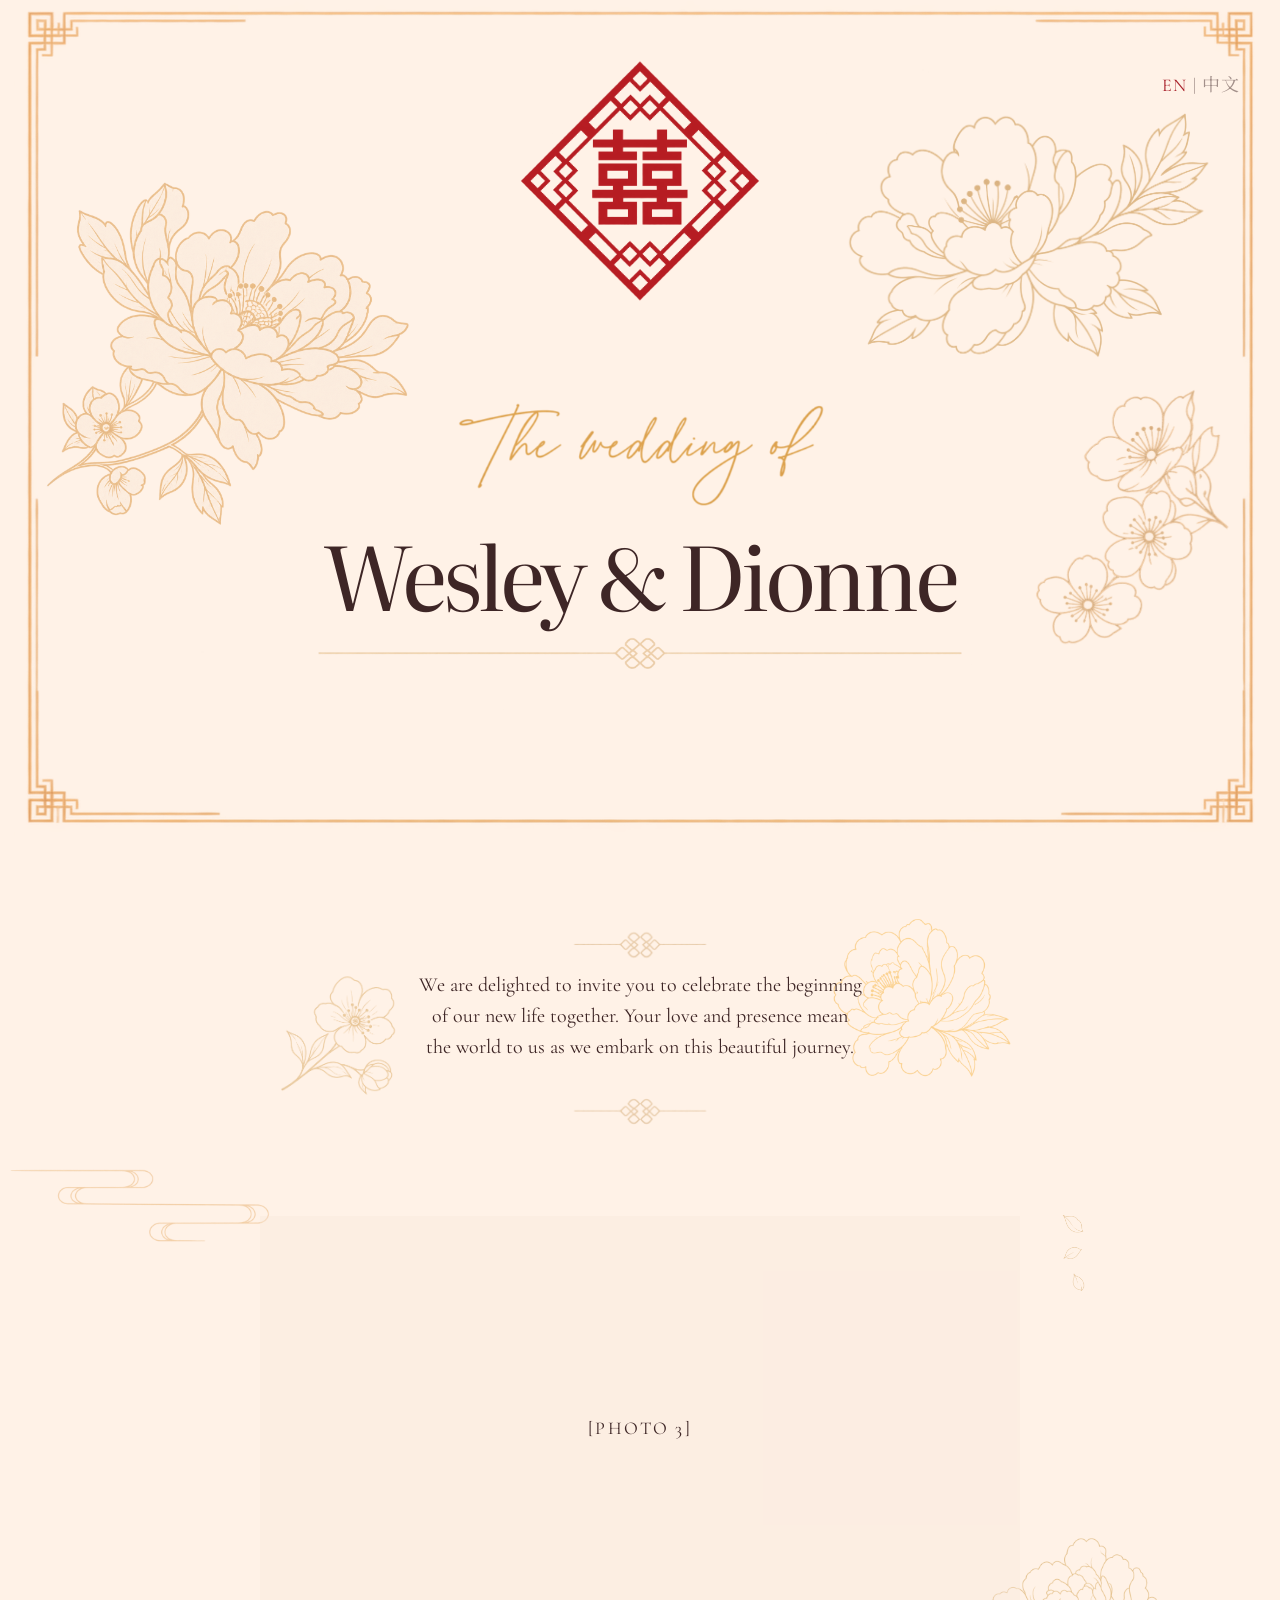
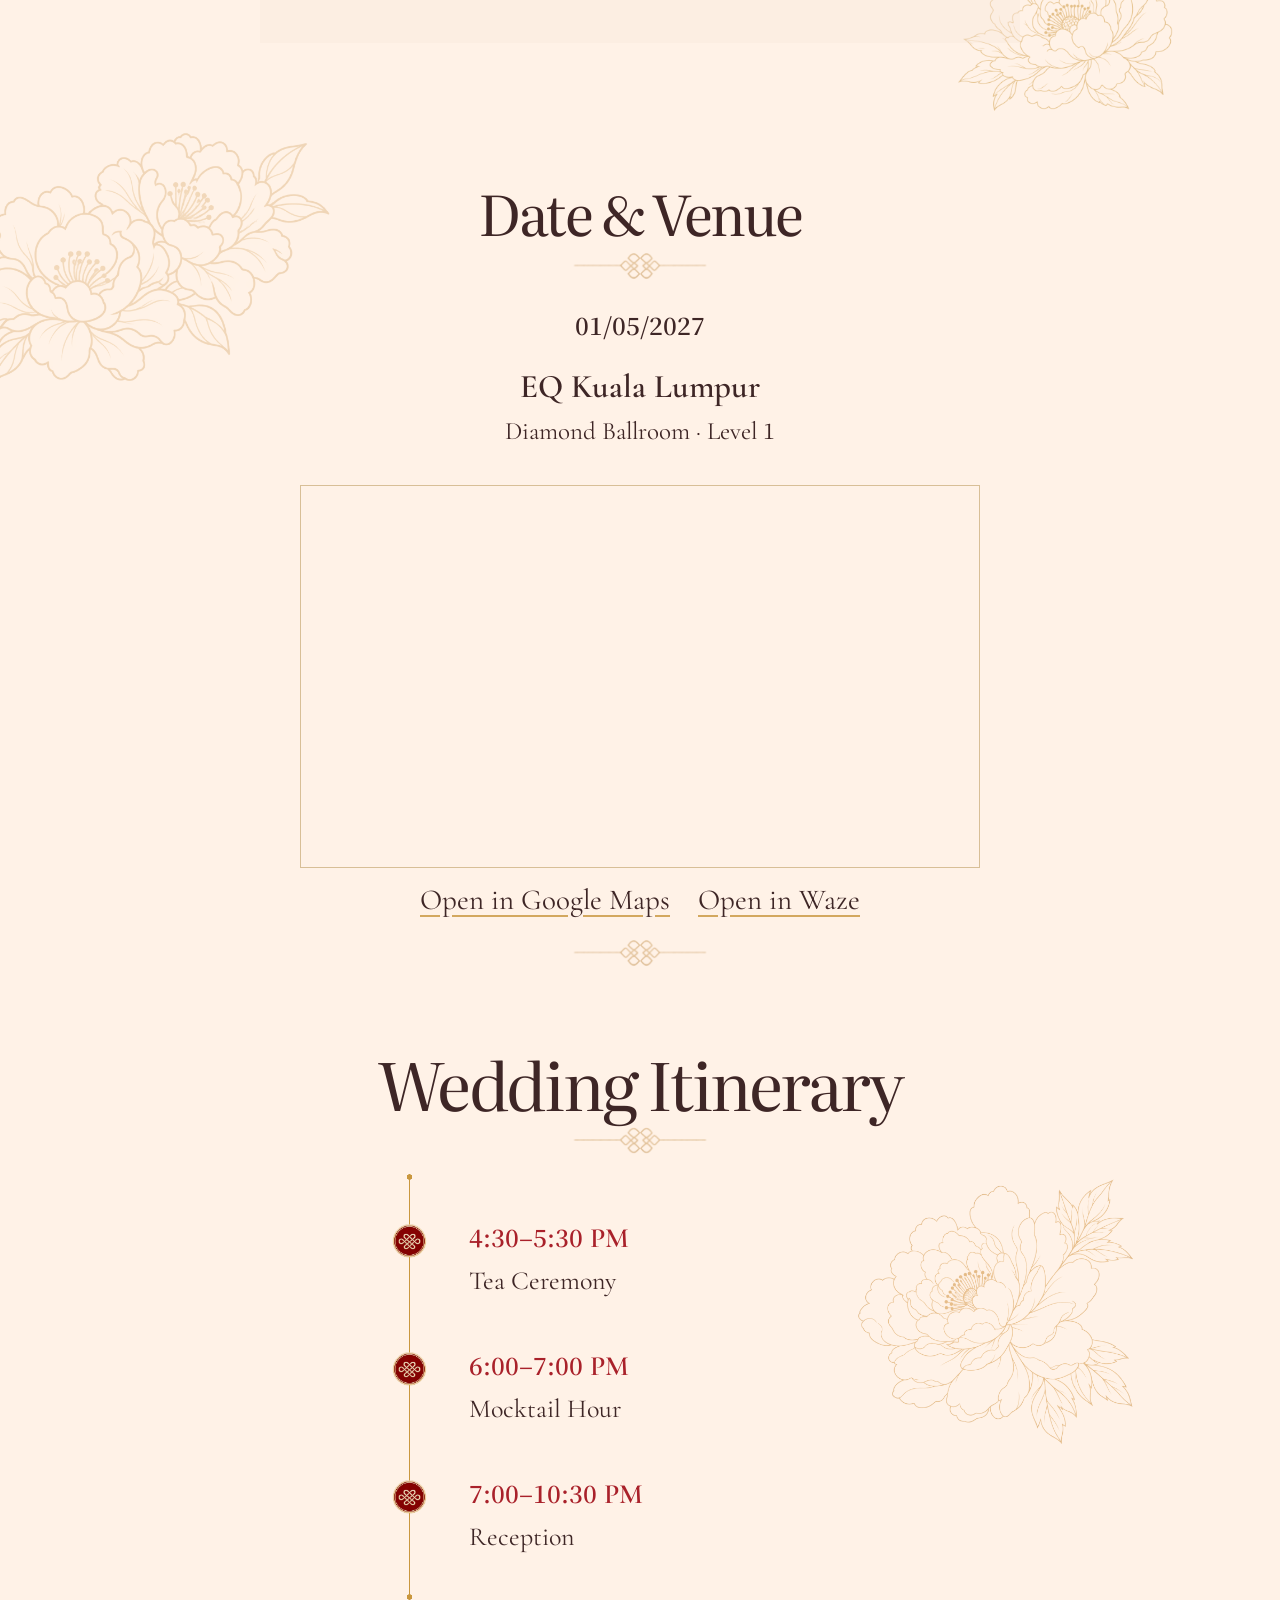
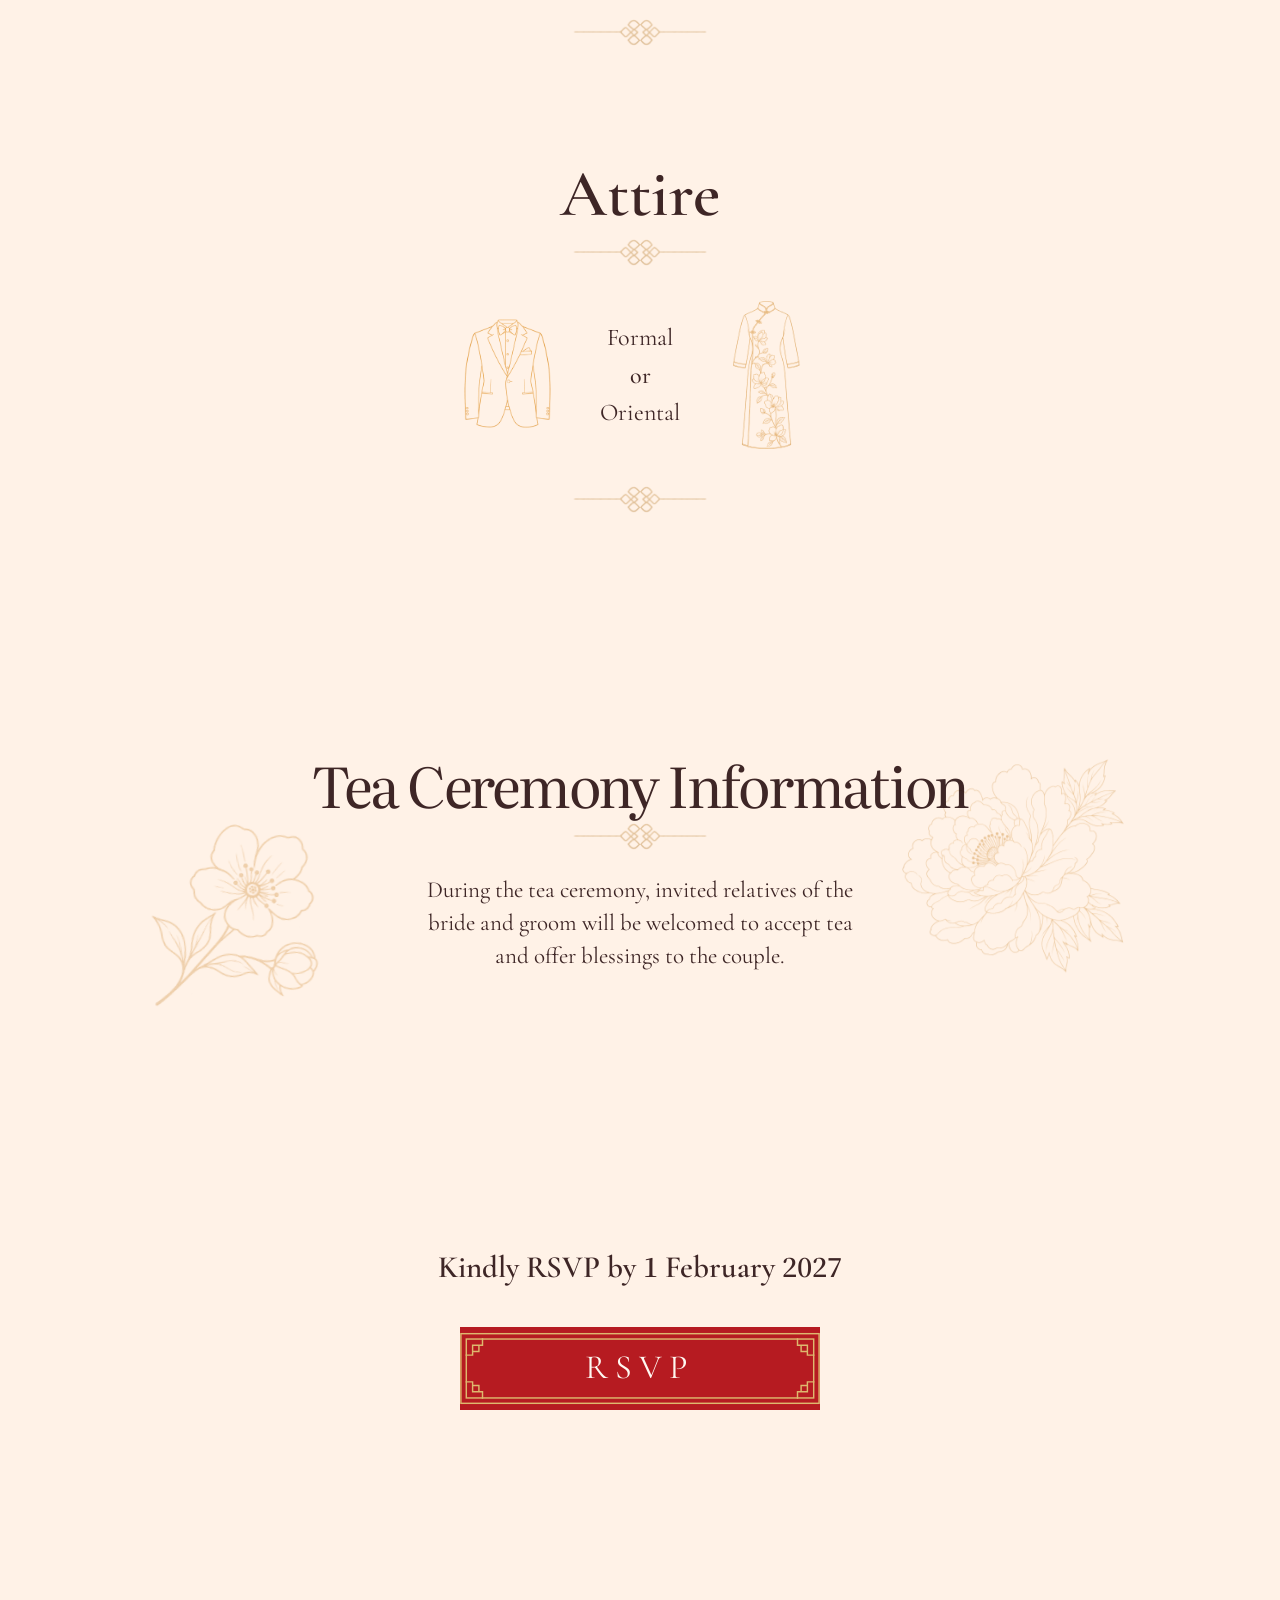
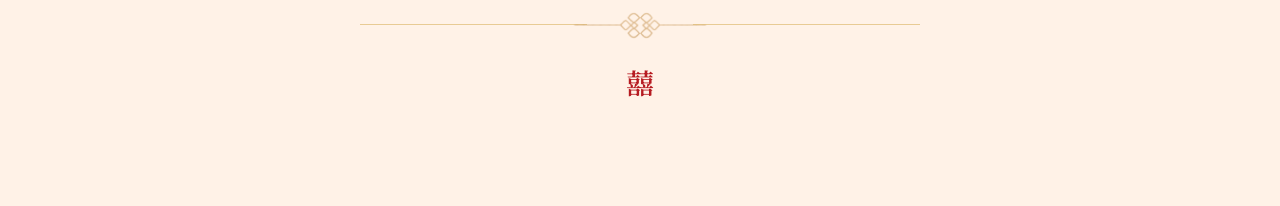
==== index.html @ f7e4ddfc "Add Waze directions and Noto Serif RSVP numbers" ====
<!doctype html>
<html lang="en">
  <head>
    <meta charset="UTF-8" />
    <meta name="viewport" content="width=device-width, initial-scale=1.0" />
    <meta
      name="description"
      content="The wedding of Wesley and Dionne — 1 May 2027."
    />
    <title>Wesley &amp; Dionne | 1 May 2027</title>
    <link rel="preconnect" href="https://fonts.googleapis.com" />
    <link rel="preconnect" href="https://fonts.gstatic.com" crossorigin />
    <link
      href="https://fonts.googleapis.com/css2?family=Cormorant+Garamond:wght@400;500;600&amp;family=Literata:opsz,wght@7..72,400;7..72,500&amp;family=Ma+Shan+Zheng&amp;family=Noto+Serif+SC:wght@400;500;600&amp;display=swap"
      rel="stylesheet"
    />
    <link rel="stylesheet" href="styles.css" />
    <script src="script.js" defer></script>
  </head>
  <body>
    <button class="language-toggle" type="button" aria-label="Switch language">
      <span class="active" data-language="en">EN</span>
      <span aria-hidden="true">|</span>
      <span data-language="zh">中文</span>
    </button>

    <main>
      <header class="hero section-shell">
        <h1 class="sr-only">The Wedding of Wesley and Dionne — 1 May 2027</h1>
        <div class="hero-art-wrap">
          <img class="hero-outer-motif hero-border" src="assets/hero-border.png" alt="" />
          <img class="hero-outer-motif hero-left-florals" src="assets/hero-left-florals.png" alt="" />
          <img class="hero-outer-motif hero-right-peony" src="assets/hero-right-peony.png" alt="" />
          <img class="hero-outer-motif hero-right-blossoms" src="assets/hero-right-blossoms.png" alt="" />
          <span class="hero-emblem-extracted" aria-hidden="true"></span>
          <span class="hero-kicker-image" aria-hidden="true">
            <img src="assets/the-wedding-of-transparent.png" alt="" />
          </span>
          <div class="hero-name-group" aria-hidden="true">
            <p class="hero-names-live">Wesley <span>&amp;</span> Dionne</p>
            <div class="hero-center-divider">
              <img class="hero-center-knot" src="assets/hero-name-divider.png" alt="" />
            </div>
          </div>
        </div>
      </header>

      <section class="welcome section-shell" aria-labelledby="welcome-title">
        <img
          class="section-motif welcome-knot-top"
          src="assets/motif-knot.png"
          alt=""
        />
        <img
          class="section-motif welcome-blossom"
          src="assets/motif-blossom.png"
          alt=""
        />
        <img
          class="section-motif welcome-peony"
          src="assets/motif-upper-peony.png"
          alt=""
        />
        <img
          class="section-motif welcome-knot-bottom"
          src="assets/motif-knot.png"
          alt=""
        />
        <h2 id="welcome-title" class="sr-only" data-i18n="welcomeTitle">Welcome</h2>
        <p data-i18n="welcomeCopy">
          We are delighted to invite you to celebrate the beginning of our new
          life together. Your love and presence mean the world to us as we
          embark on this beautiful journey.
        </p>
      </section>

      <section class="photo-moment section-shell" aria-label="Pre-wedding photographs">
        <img class="section-motif photo-cloud-left" src="assets/motif-left-cloud.png" alt="" />
        <img class="section-motif photo-petals" src="assets/motif-petals.png" alt="" />
        <img class="section-motif photo-peony" src="assets/motif-lower-peony.png" alt="" />
        <div class="carousel" aria-live="off">
          <div class="carousel-slide active" aria-hidden="false">
            <span>[PHOTO 1]</span>
          </div>
          <div class="carousel-slide" aria-hidden="true">
            <span>[PHOTO 2]</span>
          </div>
          <div class="carousel-slide" aria-hidden="true">
            <span>[PHOTO 3]</span>
          </div>
        </div>
      </section>

      <section class="venue section-shell" aria-labelledby="venue-title">
        <img class="venue-floral" src="assets/gold-peonies.png" alt="" />
        <h2 id="venue-title" data-i18n="venueTitle">Date &amp; Venue</h2>
        <img class="venue-heading-knot" src="assets/motif-knot.png" alt="" />
        <p class="venue-date" data-i18n="venueDate">01/05/2027</p>
        <p class="venue-name" data-i18n="venueName">EQ Kuala Lumpur</p>
        <p class="venue-room" data-i18n="venueRoom">Diamond Ballroom · Level 1</p>
        <div class="venue-map">
          <iframe
            title="Map showing EQ Kuala Lumpur"
            src="https://www.google.com/maps?q=EQ%20Kuala%20Lumpur%2C%20Equatorial%20Plaza%2C%20Jalan%20Sultan%20Ismail%2C%2050250%20Kuala%20Lumpur&output=embed"
            loading="lazy"
            referrerpolicy="no-referrer-when-downgrade"
            allowfullscreen
          ></iframe>
          <div class="venue-map-links">
            <a
              href="https://www.google.com/maps/search/?api=1&query=EQ%20Kuala%20Lumpur%2C%20Equatorial%20Plaza%2C%20Jalan%20Sultan%20Ismail%2C%2050250%20Kuala%20Lumpur"
              target="_blank"
              rel="noopener noreferrer"
              data-i18n="mapLink"
            >Open in Google Maps</a>
            <a
              href="https://waze.com/ul?q=EQ%20Kuala%20Lumpur%2C%20Equatorial%20Plaza%2C%20Jalan%20Sultan%20Ismail%2C%2050250%20Kuala%20Lumpur&amp;navigate=yes&amp;utm_source=wesley_dionne_wedding"
              target="_blank"
              rel="noopener noreferrer"
              data-i18n="wazeLink"
            >Open in Waze</a>
          </div>
        </div>
        <img class="venue-bottom-knot" src="assets/motif-knot.png" alt="" />
      </section>

      <section class="itinerary section-shell" aria-labelledby="itinerary-title">
        <img class="motif itinerary-peony" src="assets/itinerary-peony.png" alt="" />
        <div class="section-heading">
          <h2 id="itinerary-title" data-i18n="itineraryTitle">Wedding Itinerary</h2>
          <img class="itinerary-heading-knot" src="assets/motif-knot.png" alt="" />
        </div>
        <ol class="timeline">
          <li>
            <img class="timeline-mark" src="assets/timeline-medallion.png" alt="" />
            <div>
              <time datetime="2027-05-01T16:30" data-i18n="teaTime">4:30–5:30 PM</time>
              <p data-i18n="teaTitle">Tea Ceremony</p>
            </div>
          </li>
          <li>
            <img class="timeline-mark" src="assets/timeline-medallion.png" alt="" />
            <div>
              <time datetime="2027-05-01T18:00" data-i18n="mocktailTime">6:00–7:00 PM</time>
              <p data-i18n="mocktailTitle">Mocktail Hour</p>
            </div>
          </li>
          <li>
            <img class="timeline-mark" src="assets/timeline-medallion.png" alt="" />
            <div>
              <time datetime="2027-05-01T19:00" data-i18n="receptionTime">7:00–10:30 PM</time>
              <p data-i18n="receptionTitle">Reception</p>
            </div>
          </li>
        </ol>
        <img class="itinerary-bottom-knot" src="assets/motif-knot.png" alt="" />
      </section>

      <section class="attire section-shell" aria-labelledby="attire-title">
        <div class="section-heading">
          <h2 id="attire-title" data-i18n="attireTitle">Attire</h2>
          <img class="attire-heading-knot" src="assets/motif-knot.png" alt="" />
        </div>
        <div class="attire-layout">
          <img class="attire-illustration attire-tuxedo" src="assets/attire-tuxedo-jacket.png" alt="" />
          <div class="attire-copy">
            <p>
              <span data-i18n="blackTie">Formal</span>
              <em data-i18n="or">or</em>
              <span data-i18n="oriental">Oriental</span>
            </p>
          </div>
          <img class="attire-illustration attire-dress" src="assets/attire-oriental-dress.png" alt="" />
        </div>
        <img class="attire-bottom-knot" src="assets/motif-knot.png" alt="" />
      </section>

      <section class="tea-info section-shell" aria-labelledby="tea-info-title">
        <img class="tea-motif tea-blossom" src="assets/motif-blossom.png" alt="" />
        <img class="tea-motif tea-peony" src="assets/itinerary-peony.png" alt="" />
        <div class="section-heading">
          <h2 id="tea-info-title" data-i18n="teaInfoTitle">Tea Ceremony Information</h2>
          <img class="tea-heading-knot" src="assets/motif-knot.png" alt="" />
        </div>
        <p data-i18n="teaInfoCopy">
          During the tea ceremony, invited relatives of the bride and groom
          will be welcomed to accept tea and offer blessings to the couple.
        </p>
      </section>

      <section class="rsvp-section section-shell" aria-labelledby="rsvp-title">
        <h2 id="rsvp-title" class="sr-only">RSVP</h2>
        <p class="rsvp-deadline" data-i18n="rsvpDeadline">
          Kindly RSVP by 1 February 2027
        </p>
        <a class="rsvp-button" href="rsvp.html">RSVP</a>
      </section>
    </main>

    <footer aria-label="Wedding emblem">
      <div class="footer-divider" aria-hidden="true">
        <img class="footer-knot" src="assets/motif-knot.png" alt="" />
      </div>
      <span class="footer-double-happiness" aria-hidden="true">囍</span>
    </footer>
  </body>
</html>
---- styles.css ----
:root {
  --cream: #fff2e7;
  --cream-light: #fff8f1;
  --red: #a9212a;
  --red-dark: #861922;
  --gold: #c9973e;
  --gold-soft: #deb86e;
  --ink: #3e2626;
  --serif: "Cormorant Garamond", "Noto Serif SC", Georgia, serif;
}

* { box-sizing: border-box; }

html {
  scroll-behavior: smooth;
  font-size: 100%;
  -webkit-text-size-adjust: 100%;
  text-size-adjust: 100%;
}

body {
  margin: 0;
  color: var(--ink);
  background: var(--cream);
  font-family: var(--serif);
  font-size: 1.125rem;
  line-height: 1.55;
  -webkit-font-smoothing: antialiased;
  -moz-osx-font-smoothing: grayscale;
  text-rendering: optimizeLegibility;
}

button, a { font: inherit; }

.language-toggle {
  position: absolute;
  z-index: 10;
  top: clamp(24px, 5vw, 70px);
  right: max(calc((100vw - 1478px) / 2 + 70px), 32px);
  border: 0;
  padding: 8px;
  color: var(--ink);
  background: transparent;
  cursor: pointer;
  font-family: "Cormorant Garamond", "Noto Serif SC", Georgia, serif;
  letter-spacing: .06em;
}

.language-toggle span { opacity: .48; }
.language-toggle .active { opacity: 1; color: var(--red); }

main { overflow: hidden; }

.section-shell {
  position: relative;
  width: min(980px, calc(100% - 40px));
  margin-inline: auto;
}

.hero {
  width: min(1478px, 100%);
  min-height: 0;
  padding: 0;
  display: block;
}

.hero-art-wrap {
  position: relative;
  aspect-ratio: 1478 / 990;
  overflow: hidden;
  background: transparent;
}

.hero-outer-motif {
  position: absolute;
  z-index: 1;
  height: auto;
  object-fit: contain;
  opacity: .58;
  mix-blend-mode: multiply;
  pointer-events: none;
  user-select: none;
}

.hero-border { inset: 0; width: 100%; height: 100%; opacity: .68; }
.hero-left-florals { top: 21%; left: 1.5%; width: 33%; }
.hero-right-peony { top: 13%; right: 5%; width: 29%; }
.hero-right-blossoms { top: 44%; right: 4%; width: 16%; }

.hero-emblem-extracted {
  position: absolute;
  top: 6.5%;
  left: 40.2%;
  width: 19.6%;
  aspect-ratio: 1;
  background: #b61b21;
  -webkit-mask: url("assets/double-happiness.png") center / contain no-repeat;
  mask: url("assets/double-happiness.png") center / contain no-repeat;
}

.hero-kicker-image {
  position: absolute;
  z-index: 2;
  top: 44.5%;
  left: 34.5%;
  width: 31%;
}

.hero-kicker-image img {
  display: block;
  width: 100%;
  height: auto;
}

.hero-name-group {
  position: absolute;
  z-index: 2;
  top: 61.5%;
  left: 8%;
  width: 84%;
}

.hero-names-live {
  margin: 0;
  color: var(--ink);
  font-family: "Literata", Georgia, serif;
  font-size: clamp(1.8125rem, 6.9vw, 6.375rem);
  font-optical-sizing: auto;
  font-weight: 400;
  line-height: 1.05;
  letter-spacing: -.045em;
  text-align: center;
  white-space: nowrap;
}

.hero-names-live span {
  color: inherit;
  font-weight: 400;
}

.hero-center-divider {
  position: relative;
  width: 62%;
  height: clamp(42px, 5.4vw, 80px);
  margin: 0 auto;
  overflow: hidden;
}
.hero-center-knot {
  position: absolute;
  top: 50%;
  left: 0;
  display: block;
  width: 100%;
  height: auto;
  transform: translateY(-50%);
  opacity: .66;
}

.corner {
  position: absolute;
  top: 24px;
  width: 132px;
  height: 132px;
  border-top: 1px solid var(--gold-soft);
}

.corner::before {
  content: "";
  position: absolute;
  top: -1px;
  width: 26px;
  height: 26px;
  border: 3px double var(--gold-soft);
}

.corner-top-left { left: 0; border-left: 1px solid var(--gold-soft); }
.corner-top-left::before { left: 0; }
.corner-top-right { right: 0; border-right: 1px solid var(--gold-soft); }
.corner-top-right::before { right: 0; }

.double-happiness {
  width: 148px;
  height: 148px;
  object-fit: contain;
  margin-bottom: 36px;
}

.script-line {
  margin: 0 0 4px;
  color: var(--gold);
  font-family: "Parisienne", cursive;
  font-size: clamp(2.1875rem, 5vw, 3.375rem);
}

h1, h2, p { margin-top: 0; }

h1 {
  margin-bottom: 24px;
  font-size: clamp(3.875rem, 9vw, 6.5rem);
  font-weight: 500;
  line-height: .96;
  letter-spacing: -.035em;
}

h1 span { color: var(--red); font-weight: 400; }

.ornament-line {
  width: 280px;
  display: flex;
  align-items: center;
  gap: 12px;
  color: var(--gold);
}

.ornament-line::before,
.ornament-line::after {
  content: "";
  flex: 1;
  height: 1px;
  background: var(--gold-soft);
}

.ornament-line i {
  width: 13px;
  height: 13px;
  display: block;
  border: 1px solid var(--gold);
  transform: rotate(45deg);
}

.ornament-line.small { width: 190px; margin: 8px auto 0; }

.wedding-date {
  margin: 22px 0 48px;
  font-size: 1.6875rem;
  letter-spacing: .28em;
}

.motif {
  position: absolute;
  pointer-events: none;
  user-select: none;
}

.peony {
  width: clamp(190px, 25vw, 300px);
  height: auto;
  opacity: .62;
  mix-blend-mode: multiply;
}

.cloud-divider {
  width: min(620px, 88%);
  height: 120px;
  object-fit: contain;
  opacity: .62;
  mix-blend-mode: multiply;
}

.welcome {
  max-width: 620px;
  margin-top: 38px;
  padding: 76px 18px;
  text-align: center;
  font-size: 1.25rem;
}

.section-motif {
  position: absolute;
  z-index: 0;
  height: auto;
  object-fit: contain;
  opacity: .5;
  pointer-events: none;
  user-select: none;
}

.welcome-knot-top { width: 190px; top: -10px; left: 50%; transform: translateX(-50%); }
.welcome-blossom {
  width: 150px;
  height: auto;
  top: 78px;
  left: -68px;
}
.welcome-peony {
  width: 245px;
  height: auto;
  top: 22px;
  right: -82px;
}
.welcome-knot-bottom { width: 190px; bottom: -10px; left: 50%; transform: translateX(-50%); }

.welcome > h2,
.welcome > p {
  position: relative;
  z-index: 1;
}

.welcome > p {
  max-width: 445px;
  margin-right: auto;
  margin-left: auto;
}

.section-knot { color: var(--gold); font-size: 1.875rem; margin-bottom: 28px; }

.photo-moment {
  min-height: 590px;
  margin-top: -46px;
  padding: 28px 0 90px;
  display: grid;
  place-items: center;
}

.photo-cloud-left { width: 275px; top: 2px; left: -145px; }
.photo-petals { width: 66px; top: 92px; right: 24px; }
.photo-peony { width: 275px; right: -68px; bottom: -12px; }
.photo-cloud-right { width: 260px; right: -70px; bottom: -14px; }

.photo-moment .carousel { position: relative; z-index: 1; transform: translateY(52px); }

.carousel {
  position: relative;
  width: min(760px, 88vw);
  aspect-ratio: 16 / 9;
  overflow: hidden;
  background: rgba(255, 248, 241, .2);
}

.carousel-slide {
  position: absolute;
  inset: 0;
  display: grid;
  place-items: center;
  opacity: 0;
  transition: opacity 1.4s ease;
  color: var(--ink);
  background: rgba(239, 207, 195, .18);
  letter-spacing: .12em;
}

.carousel-slide:nth-child(2),
.carousel-slide:nth-child(3) { background: rgba(239, 207, 195, .18); }
.carousel-slide.active { opacity: 1; }

.cloud-image {
  position: absolute;
  width: 270px;
  height: auto;
  opacity: .48;
  mix-blend-mode: multiply;
}
.cloud-before { left: -2%; top: 42px; }
.cloud-after { right: -3%; bottom: 54px; transform: scaleX(-1); }

.petal {
  position: absolute;
  width: 18px;
  height: 11px;
  border: 1px solid var(--gold-soft);
  border-radius: 100% 0 100% 0;
  transform: rotate(35deg);
}
.petal-one { top: 24%; right: 9%; }
.petal-two { top: 30%; right: 6%; transform: rotate(64deg); }

.section-heading { text-align: center; margin-bottom: 54px; }
.section-heading h2 {
  margin-bottom: 0;
  font-size: clamp(2.875rem, 6vw, 4.125rem);
  font-weight: 600;
  line-height: 1.05;
}

.itinerary { padding: 34px 0 62px; }
.itinerary .section-heading h2 {
  font-family: "Literata", Georgia, serif;
  font-optical-sizing: auto;
  font-weight: 400;
  letter-spacing: -.04em;
}

.itinerary-heading-knot {
  display: block;
  width: 190px;
  height: 48px;
  margin: -2px auto 0;
  object-fit: cover;
  object-position: center;
  opacity: .62;
}
.itinerary-peony {
  right: -8%;
  top: 160px;
  width: 410px;
  opacity: .68;
  mix-blend-mode: multiply;
}

.timeline {
  position: relative;
  width: min(510px, 90%);
  margin: 0 auto;
  padding: 0;
  list-style: none;
}

.timeline::before {
  content: "";
  position: absolute;
  top: -40px;
  bottom: -40px;
  left: 24px;
  width: 1px;
  background: var(--gold);
}

.timeline::after {
  content: "";
  position: absolute;
  z-index: 2;
  top: -43px;
  bottom: -43px;
  left: 22px;
  width: 5px;
  background:
    radial-gradient(circle at center 3px, var(--gold) 0 2.5px, transparent 3px),
    radial-gradient(circle at center calc(100% - 3px), var(--gold) 0 2.5px, transparent 3px);
  pointer-events: none;
}

.timeline li {
  position: relative;
  display: grid;
  grid-template-columns: 50px 1fr;
  gap: 34px;
  align-items: start;
  min-height: 128px;
}

.timeline li:last-child { min-height: 49px; }

.timeline-mark {
  z-index: 1;
  width: 49px;
  height: 49px;
  display: block;
  object-fit: contain;
  background: transparent;
  border: 0;
  border-radius: 50%;
}

.timeline time { color: var(--red); font-size: 1.75rem; font-weight: 600; }
.timeline p { margin: 0; font-size: 1.625rem; }

.itinerary-bottom-knot {
  display: block;
  width: 190px;
  height: auto;
  margin: 16px auto 0;
  opacity: .62;
}

.venue {
  padding: 78px 20px 38px;
  text-align: center;
}
.venue-floral {
  position: absolute;
  z-index: 0;
  left: -245px;
  top: 18px;
  width: 430px;
  height: auto;
  opacity: .25;
  mix-blend-mode: multiply;
  pointer-events: none;
}
.venue > :not(.venue-floral) { position: relative; z-index: 1; }
.venue h2 {
  margin: 0;
  font-family: "Literata", Georgia, serif;
  font-size: clamp(2.5rem, 5vw, 3.5rem);
  font-weight: 400;
  letter-spacing: -.04em;
  line-height: 1.1;
}
.venue p { margin: 0; }
.venue p.venue-date {
  margin-bottom: 13px;
  font-size: clamp(1.375rem, 2.6vw, 1.75rem);
  font-weight: 600;
}
.venue-name { font-size: clamp(1.625rem, 3vw, 2.0625rem); font-weight: 600; }
.venue-room { font-size: clamp(1.25rem, 2.4vw, 1.5625rem); }
.venue-map {
  width: min(680px, 100%);
  margin: 34px auto 10px;
}
.venue-map iframe {
  display: block;
  width: 100%;
  aspect-ratio: 16 / 9;
  border: 1px solid rgba(201, 151, 62, .58);
  filter: saturate(.72) sepia(.08);
}
.venue-map-links {
  display: flex;
  flex-wrap: wrap;
  justify-content: center;
  gap: 10px 28px;
  margin-top: 14px;
}
.venue-map a {
  display: inline-block;
  color: var(--ink);
  font-size: clamp(1.4375rem, 2.7vw, 1.8125rem);
  line-height: 1.25;
  text-decoration-color: rgba(201, 151, 62, .8);
  text-underline-offset: .22em;
}
.venue-map a:hover { color: var(--red); }
.venue-heading-knot {
  display: block;
  width: 190px;
  height: 48px;
  margin: -2px auto 16px;
  object-fit: cover;
  object-position: center;
  opacity: .62;
}
.venue-bottom-knot,
.attire-bottom-knot {
  display: block;
  width: 190px;
  height: 48px;
  object-fit: cover;
  object-position: center;
  opacity: .62;
}
.venue-bottom-knot { margin: 8px auto 0; }
.attire-bottom-knot { margin: 12px auto 0; }

.attire { padding: 8px 0 150px; text-align: center; }
.attire .section-heading { margin-bottom: 12px; }
.attire-heading-knot {
  display: block;
  width: 190px;
  height: 48px;
  margin: -2px auto 0;
  object-fit: cover;
  object-position: center;
  opacity: .62;
}
.attire-layout {
  display: grid;
  grid-template-columns: 108px 166px 108px;
  align-items: center;
  justify-content: center;
  column-gap: 4px;
}
.attire-copy { min-width: 0; }
.attire-layout p { margin: 0; font-size: 1.5rem; }
.attire-layout p span,
.attire-layout p em { display: block; }
.attire-layout p em { font-style: normal; font-weight: 500; }
.attire-illustration {
  width: 125px;
  height: 175px;
  object-fit: contain;
  opacity: .86;
  mix-blend-mode: multiply;
}
.attire-dress { width: 105px; height: 158px; transform: translateX(-13px); }

.tea-info {
  max-width: 980px;
  min-height: 430px;
  padding: 82px 20px 96px;
  text-align: center;
}
.tea-info .section-heading { margin-bottom: 14px; }
.tea-info .section-heading h2 {
  font-family: "Literata", Georgia, serif;
  font-size: clamp(2.375rem, 5vw, 3.5rem);
  font-weight: 400;
  letter-spacing: -.04em;
}
.tea-heading-knot {
  display: block;
  width: 190px;
  height: 48px;
  margin: -2px auto 8px;
  object-fit: cover;
  object-position: center;
  opacity: .62;
}
.tea-info > p {
  position: relative;
  z-index: 2;
  max-width: 440px;
  margin: 0 auto;
  font-size: 1.4375rem;
  line-height: 1.45;
}
.tea-motif {
  position: absolute;
  z-index: 1;
  height: auto;
  object-fit: contain;
  opacity: .58;
  mix-blend-mode: multiply;
  pointer-events: none;
}
.tea-blossom { left: -34px; top: 148px; width: 225px; transform: rotate(-7deg); opacity: .40; }
.tea-peony { right: -54px; top: 82px; width: 330px; }

.rsvp-section {
  padding: 140px 20px 190px;
  text-align: center;
}

.rsvp-deadline {
  margin-bottom: 36px;
  font-size: clamp(1.5rem, 3vw, 1.9375rem);
  font-weight: 600;
}

.rsvp-button {
  position: relative;
  display: inline-block;
  min-width: min(360px, 88vw);
  padding: 15px 48px 16px;
  color: #fff8f1;
  background-color: #b61b21;
  background-image: url("assets/rsvp-border.svg");
  background-position: center;
  background-size: 100% 100%;
  background-repeat: no-repeat;
  border: 0;
  box-shadow: none;
  text-decoration: none;
  font-size: 2.125rem;
  letter-spacing: .22em;
  transition: background-color .2s ease, transform .2s ease;
}
.rsvp-button:hover { background-color: var(--red-dark); transform: translateY(-2px); }
.rsvp-button:focus-visible, .language-toggle:focus-visible { outline: 3px solid var(--gold); outline-offset: 4px; }

footer {
  width: min(900px, calc(100% - 40px));
  margin: 0 auto;
  padding: 0 20px 110px;
  text-align: center;
}
.footer-divider {
  display: flex;
  width: min(560px, 100%);
  margin: 0 auto 20px;
  align-items: center;
}
.footer-divider::before,
.footer-divider::after {
  content: "";
  height: 1px;
  flex: 1;
  background: var(--gold-soft);
  opacity: .68;
}
.footer-divider::before { margin-right: -42px; }
.footer-divider::after { margin-left: -42px; }
.footer-knot {
  display: block;
  width: 190px;
  height: 48px;
  margin: 0;
  object-fit: cover;
  object-position: center;
  opacity: .68;
}
.footer-double-happiness {
  display: block;
  margin: 0 auto;
  color: #b61b21;
  font-family: "Noto Serif SC", serif;
  font-size: 1.75rem;
  font-weight: 600;
  line-height: 1;
}

.sr-only {
  position: absolute;
  width: 1px;
  height: 1px;
  padding: 0;
  margin: -1px;
  overflow: hidden;
  clip: rect(0, 0, 0, 0);
  white-space: nowrap;
  border: 0;
}

html[lang="zh"] body { font-family: "Ma Shan Zheng", "Noto Serif SC", serif; font-weight: 400; }
html[lang="zh"] .script-line { font-family: "Ma Shan Zheng", "Noto Serif SC", serif; font-size: 1.875rem; font-weight: 400; letter-spacing: .3em; }
html[lang="zh"] .itinerary .section-heading h2 {
  font-family: "Ma Shan Zheng", "Noto Serif SC", serif;
  letter-spacing: .02em;
}
html[lang="zh"] .venue h2,
html[lang="zh"] .attire .section-heading h2,
html[lang="zh"] .tea-info .section-heading h2 {
  font-family: "Ma Shan Zheng", "Noto Serif SC", serif;
  font-size: clamp(2.875rem, 6vw, 4.125rem);
  font-weight: 400;
  line-height: 1.05;
  letter-spacing: .02em;
}
html[lang="zh"] .timeline {
  font-family: "Ma Shan Zheng", "Noto Serif SC", serif;
}
html[lang="zh"] .venue p,
html[lang="zh"] .attire-layout p,
html[lang="zh"] .tea-info > p {
  font-family: "Ma Shan Zheng", "Noto Serif SC", serif;
}
html[lang="zh"] .timeline time,
html[lang="zh"] .venue-name,
html[lang="zh"] .attire-layout p em,
html[lang="zh"] .rsvp-deadline,
html[lang="zh"] .footer-double-happiness { font-weight: 400; }
html[lang="zh"] .latin-text,
html[lang="zh"] .rsvp-button {
  font-family: "Noto Serif SC", serif;
  font-weight: 400;
}
html[lang="en"] .latin-text { font-family: "Noto Serif SC", serif; }
.number-text { font-size: .86em; }
html[lang="zh"] .venue-date { font-size: clamp(1.75rem, 3.5vw, 2.25rem); }
.venue-date .number-text { font-weight: 600; }
html[lang="zh"] .timeline time { font-size: 1.4375rem; }
html[lang="zh"] .timeline p { font-size: 1.3125rem; }

@media (max-width: 640px) {
  body { font-size: 1rem; }
  .hero-names-live { font-size: clamp(2.125rem, 10vw, 2.5rem); }
  .venue h2,
  .itinerary .section-heading h2,
  .attire .section-heading h2,
  .tea-info .section-heading h2,
  html[lang="zh"] .venue h2,
  html[lang="zh"] .itinerary .section-heading h2,
  html[lang="zh"] .attire .section-heading h2,
  html[lang="zh"] .tea-info .section-heading h2 {
    font-size: clamp(1.875rem, 8.5vw, 2.125rem);
    line-height: 1.12;
  }
  .language-toggle {
    position: fixed;
    top: 14px;
    right: 12px;
    padding: 7px 9px;
    color: var(--ink);
    background: rgba(255, 242, 231, .68);
    font-size: 1.25rem;
    font-weight: 600;
    opacity: 0;
    pointer-events: none;
    transition: opacity .2s ease;
  }
  .language-toggle.mobile-sticky-visible { opacity: 1; pointer-events: auto; }
  .language-toggle span { opacity: 1; }
  .section-shell { width: min(100% - 26px, 980px); }
  .hero { min-height: 0; padding: 0; }
  .corner { width: 76px; height: 90px; }
  .double-happiness { width: 112px; height: 112px; }
  .peony { width: 180px; opacity: .28; }
  .wedding-date { font-size: 1.25rem; letter-spacing: .19em; }
  .welcome { font-size: 1.125rem; }
  .welcome > p { font-size: 1.1875rem; line-height: 1.55; }
  html[lang="zh"] .welcome > p { font-size: 1.5rem; line-height: 1.65; }
  html[lang="zh"] .rsvp-deadline {
    font-size: 1.0625rem;
    white-space: nowrap;
  }
  .welcome { margin-top: 24px; padding: 62px 14px; }
  .welcome-knot-top, .welcome-knot-bottom { width: 125px; }
  .welcome-blossom { width: 100px; left: -28px; top: 68px; }
  .welcome-peony { width: 140px; right: -34px; top: 34px; }
  .photo-cloud-left { width: 185px; left: -125px; top: 4px; }
  .photo-petals { width: 48px; right: 2px; }
  .photo-peony { width: 175px; right: -68px; bottom: 8px; }
  .venue-map { width: min(100%, 34rem); margin-top: 26px; }
  .venue-map iframe { aspect-ratio: 4 / 3; }
  .venue-map a { font-size: 1.3125rem; }
  .photo-cloud-right { width: 185px; right: -90px; }
  .photo-moment .carousel { transform: translateY(30px); }
  .photo-moment { min-height: 400px; padding-block: 35px 70px; }
  .photo-moment { margin-top: -26px; padding-top: 22px; }
  .carousel { width: 100vw; }
  .cloud-before { left: -110px; }
  .cloud-after { right: -115px; }
  .itinerary-peony { right: -38%; top: 225px; width: 275px; opacity: .46; }
  .itinerary { padding-top: 55px; padding-bottom: 42px; }
  .timeline li { gap: 20px; }
  .timeline time { font-size: 1.375rem; }
  .timeline p { font-size: 1.25rem; }
  .venue { padding-top: 58px; padding-bottom: 30px; }
  .venue-floral { left: -150px; top: 18px; width: 270px; opacity: .20; }
  .itinerary { padding-top: 28px; }
  .attire { padding-top: 8px; }
  .attire-layout { grid-template-columns: 80px 125px 80px; column-gap: 0; }
  .attire-illustration { width: 88px; height: 130px; }
  .attire-dress { width: 78px; transform: translateX(-8px); }
  .attire-copy { min-width: 135px; }
  .venue p.venue-date { font-size: 1.3125rem; }
  .venue-name { font-size: 1.4375rem; }
  .venue-room { font-size: 1.1875rem; }
  .attire-layout p { font-size: 1.1875rem; }
  .tea-info { min-height: 390px; padding: 64px 14px 76px; }
  .tea-info > p { font-size: 1.1875rem; }
  html[lang="zh"] .attire-layout p,
  html[lang="zh"] .tea-info > p { font-size: 1.375rem; line-height: 1.6; }
  html[lang="zh"] .venue p { font-size: 1.375rem; }
  html[lang="zh"] .venue p.venue-date { font-size: 1.5625rem; }
  .tea-blossom { left: -72px; top: 150px; width: 155px; opacity: .28; }
  .tea-peony { right: -105px; top: 116px; width: 230px; opacity: .36; }
  .rsvp-section { padding-top: 115px; padding-bottom: 150px; }
}

@media (prefers-reduced-motion: reduce) {
  html { scroll-behavior: auto; }
  .carousel-slide { transition: none; }
}
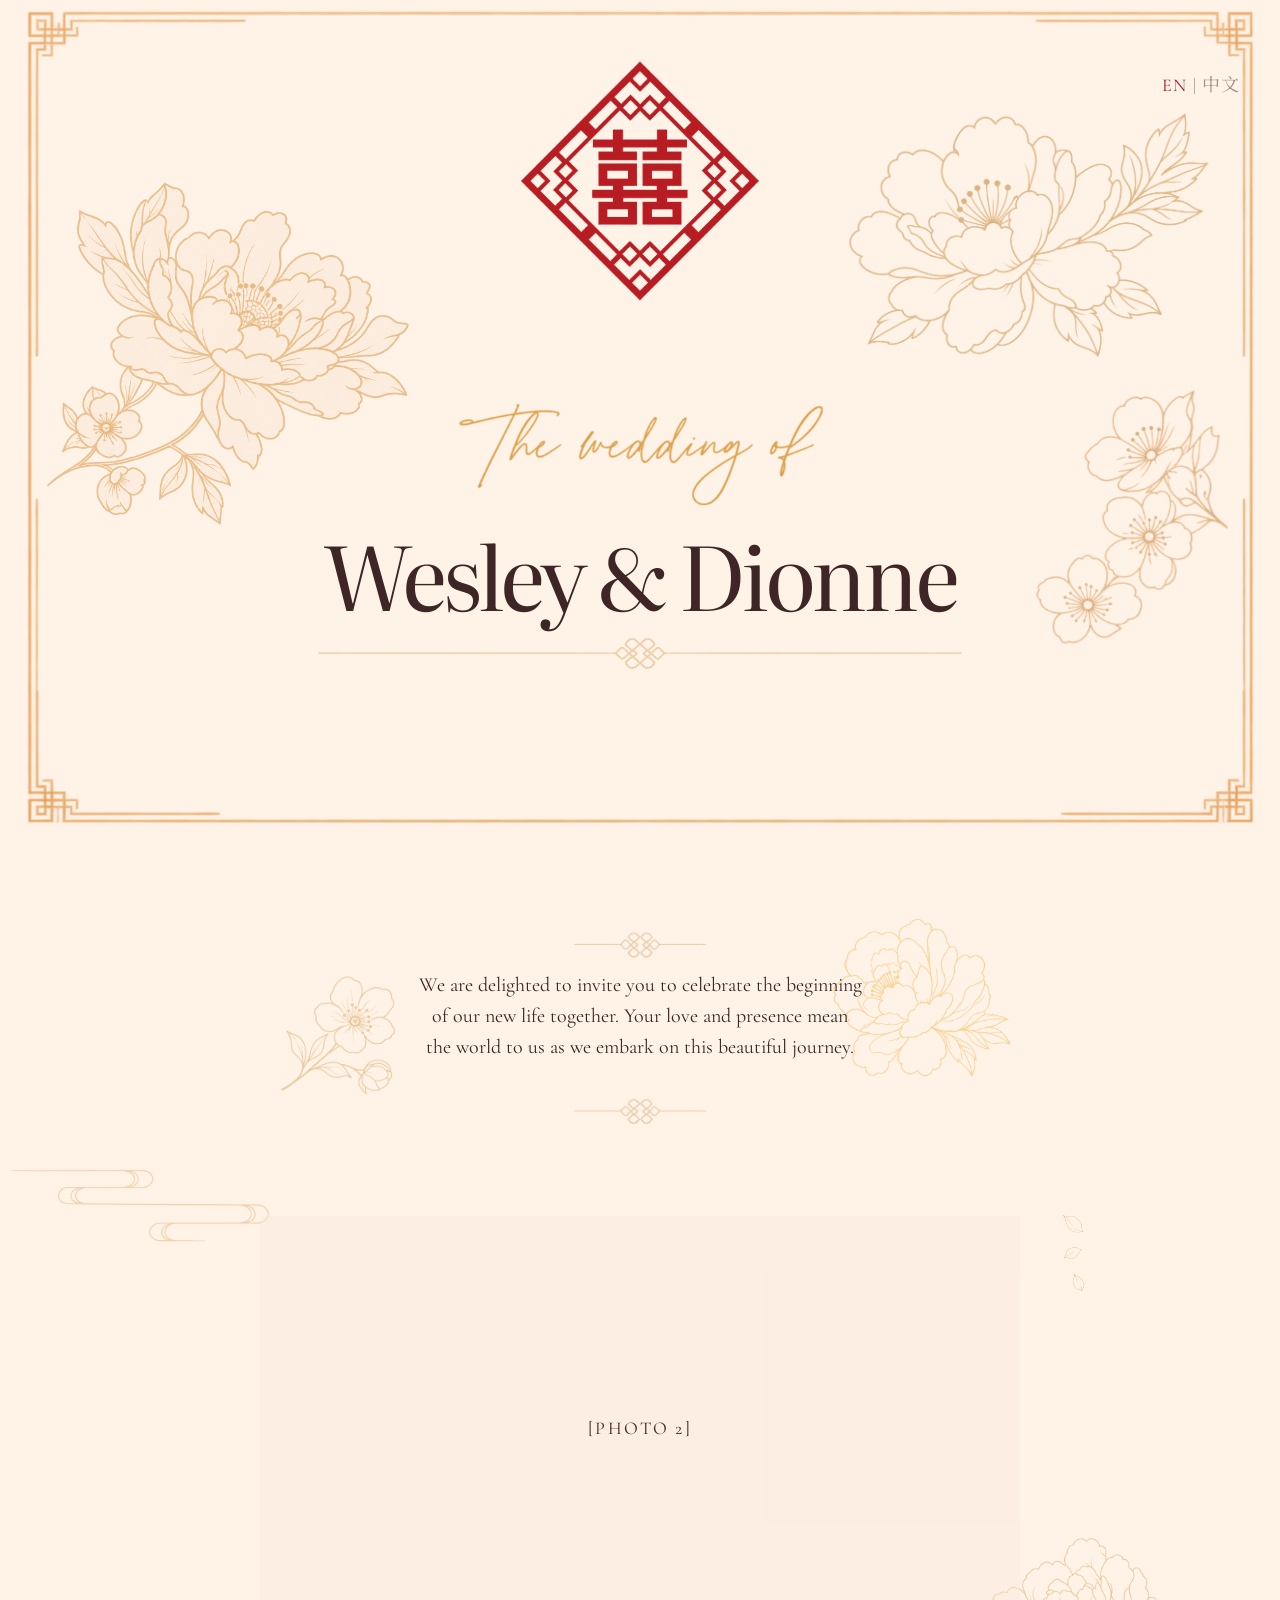
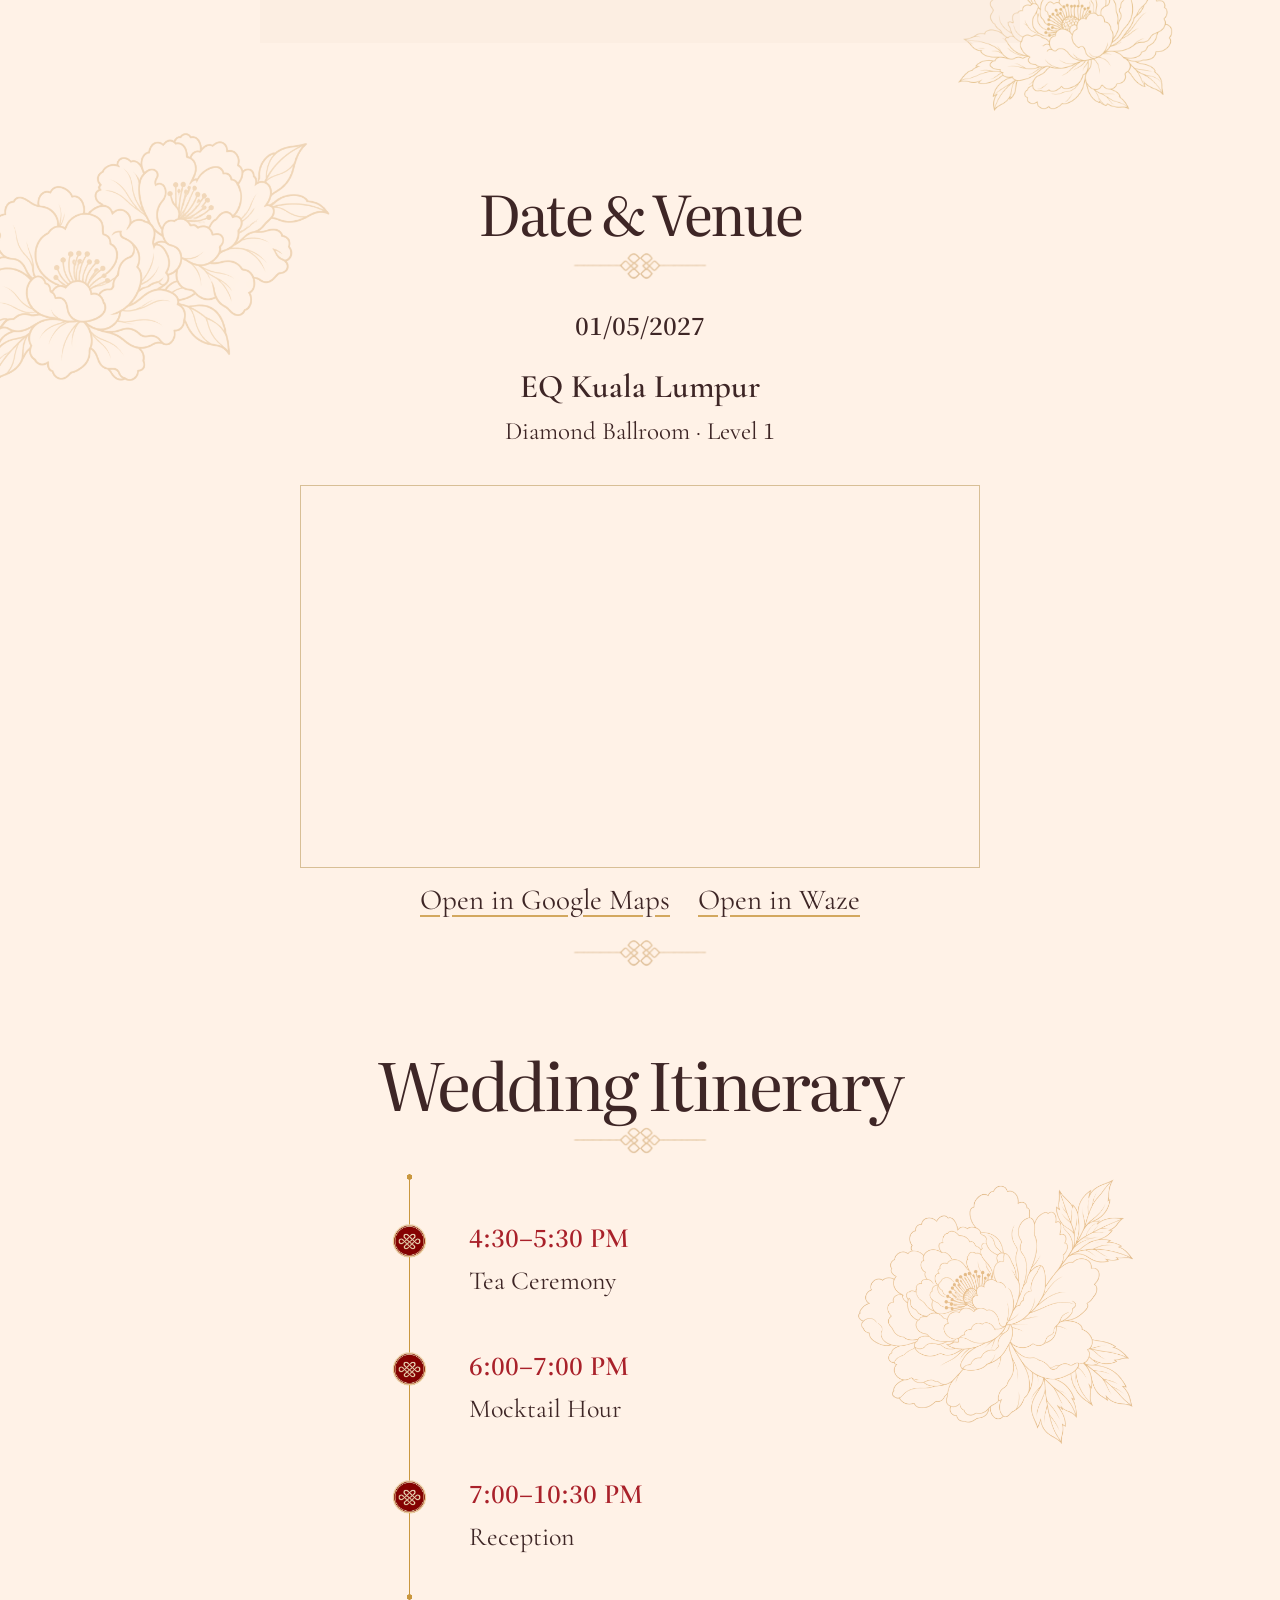
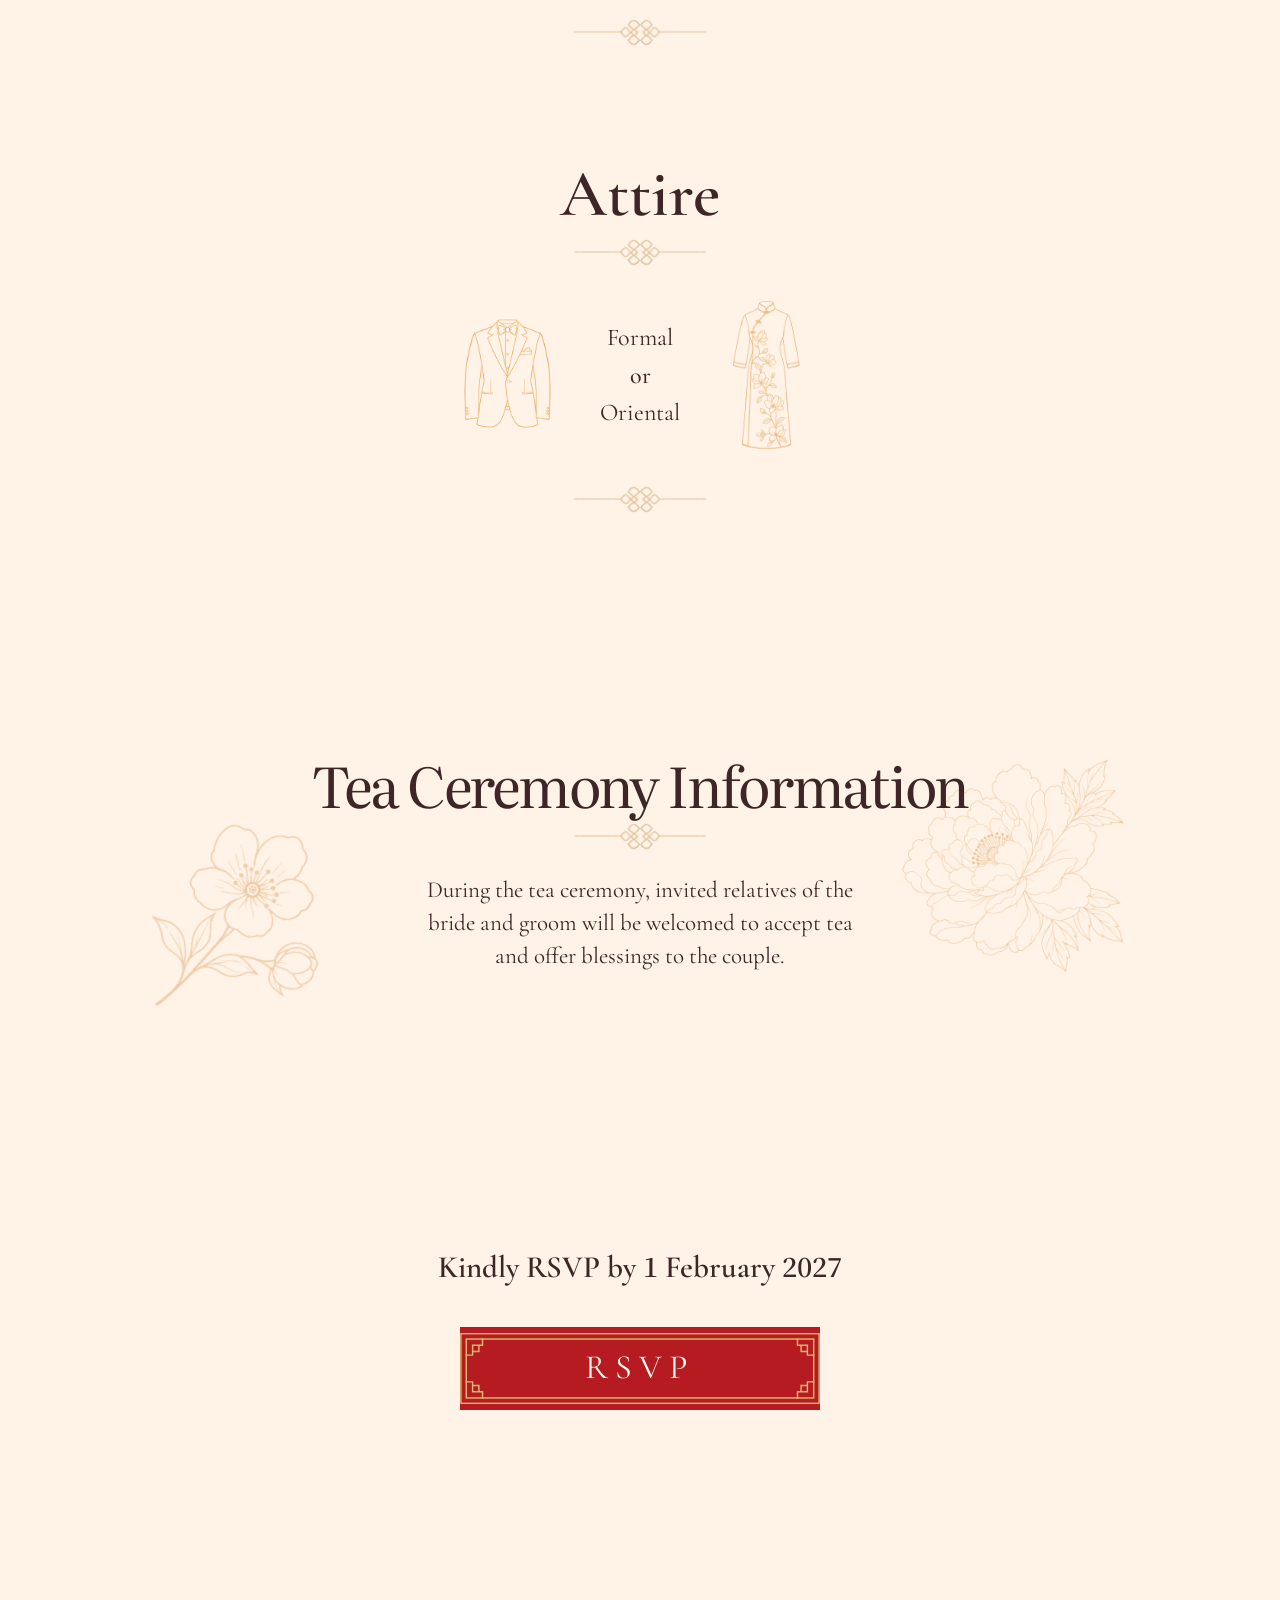
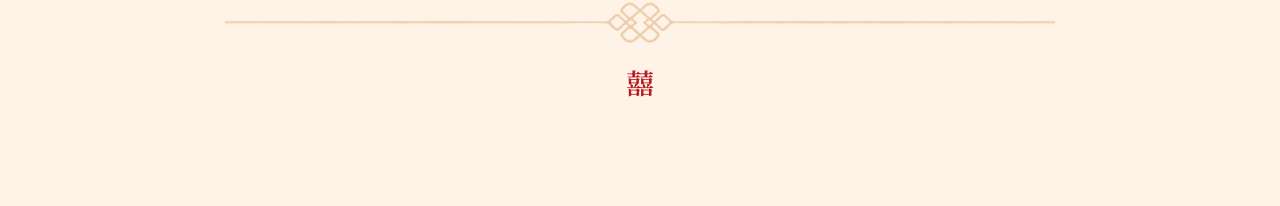
==== commit 8d7ac320: "Use long hero divider at page endings" ====
--- a/index.html
+++ b/index.html
@@ -199,7 +199,7 @@
 
     <footer aria-label="Wedding emblem">
       <div class="footer-divider" aria-hidden="true">
-        <img class="footer-knot" src="assets/motif-knot.png" alt="" />
+        <img class="footer-knot" src="assets/hero-name-divider.png" alt="" />
       </div>
       <span class="footer-double-happiness" aria-hidden="true">囍</span>
     </footer>
--- a/styles.css
+++ b/styles.css
@@ -655,26 +655,15 @@
   text-align: center;
 }
 .footer-divider {
-  display: flex;
-  width: min(560px, 100%);
+  display: block;
+  width: min(860px, 100%);
   margin: 0 auto 20px;
-  align-items: center;
-}
-.footer-divider::before,
-.footer-divider::after {
-  content: "";
-  height: 1px;
-  flex: 1;
-  background: var(--gold-soft);
-  opacity: .68;
-}
-.footer-divider::before { margin-right: -42px; }
-.footer-divider::after { margin-left: -42px; }
+}
 .footer-knot {
   display: block;
-  width: 190px;
+  width: 100%;
   height: 48px;
-  margin: 0;
+  margin: 0 auto;
   object-fit: cover;
   object-position: center;
   opacity: .68;
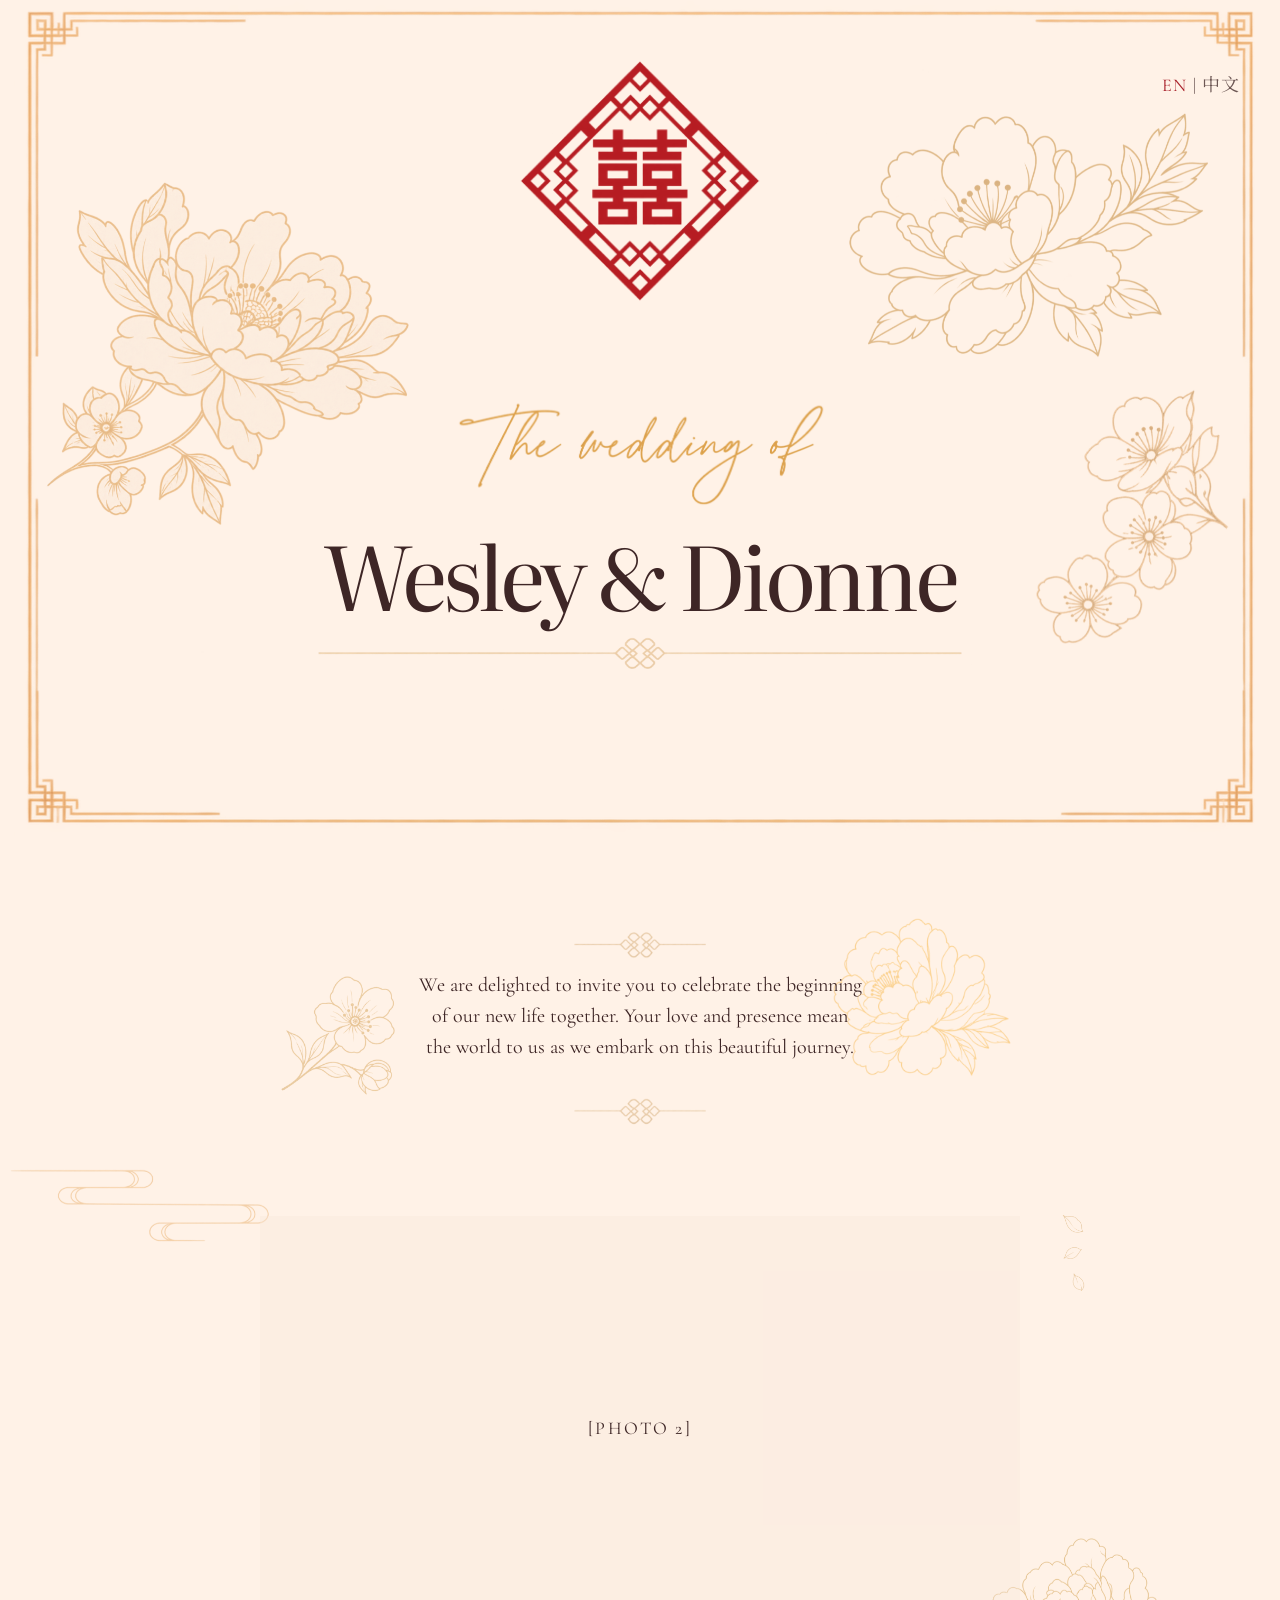
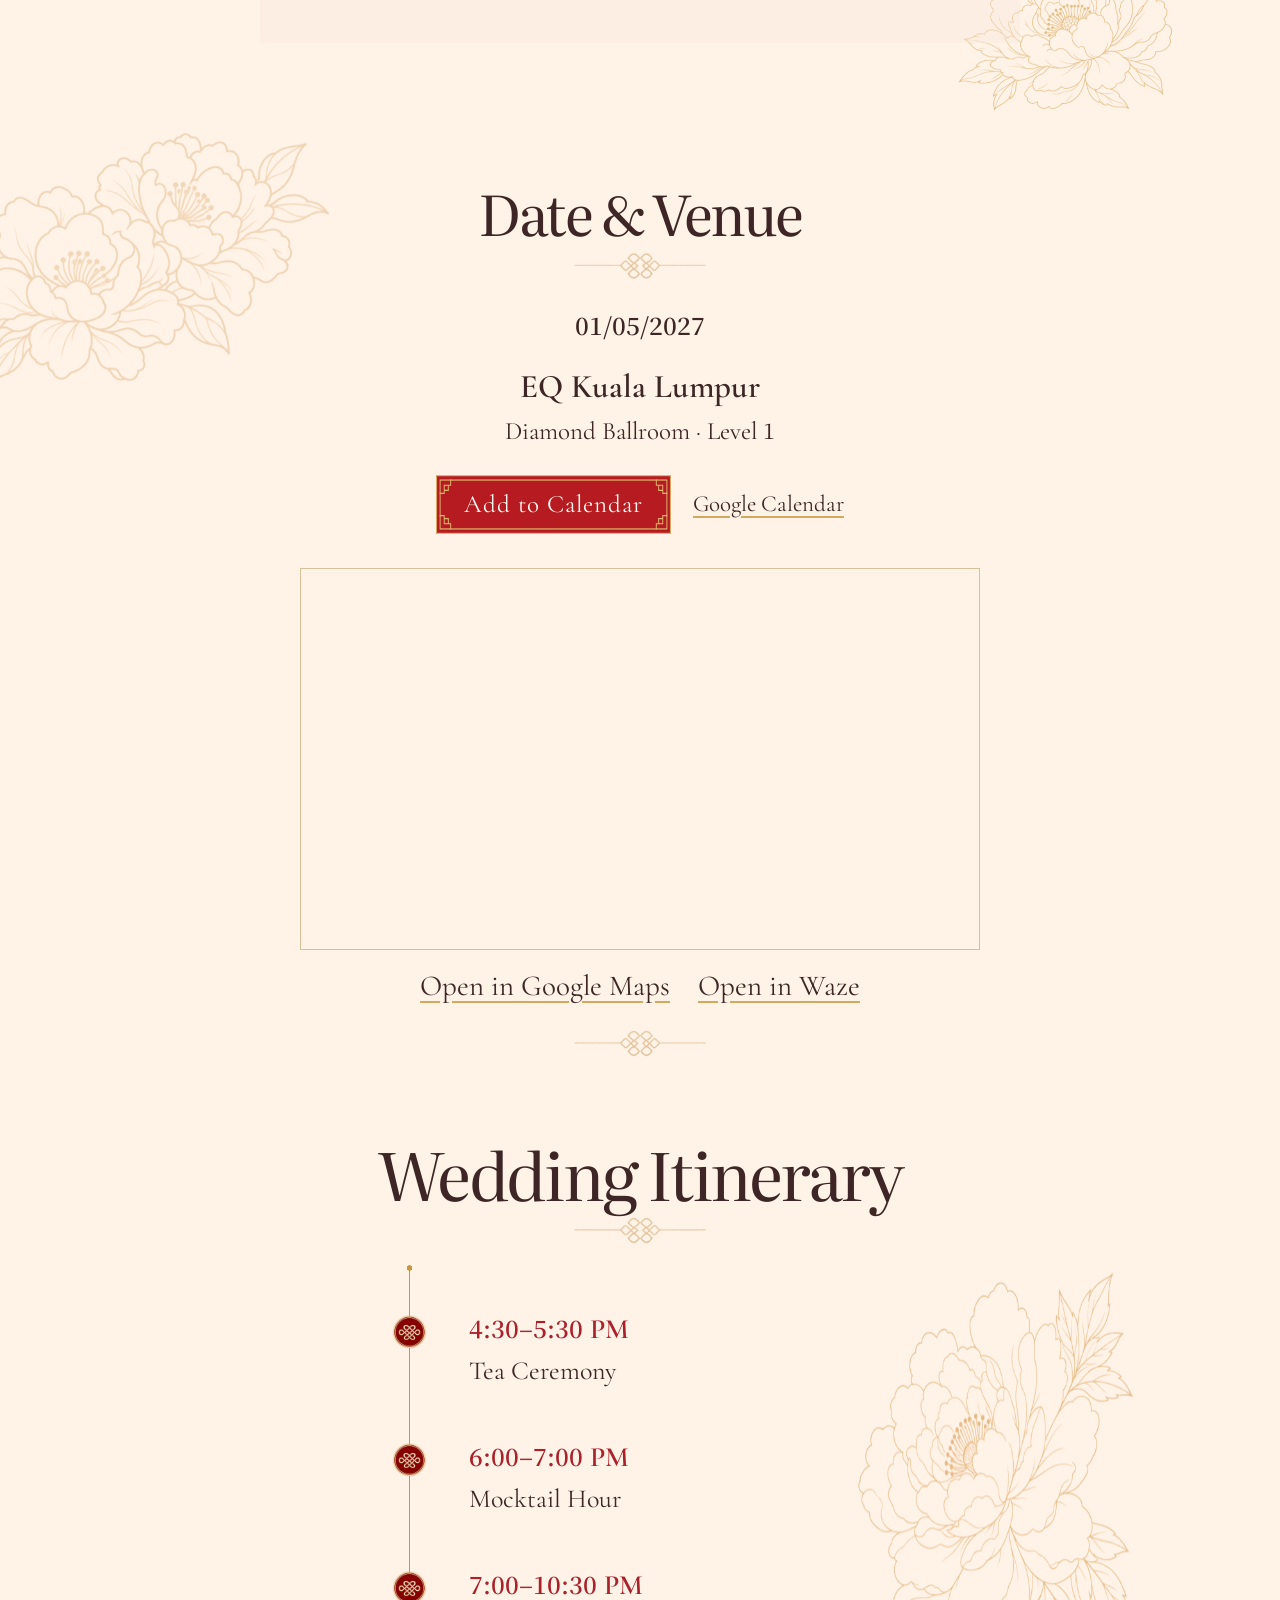
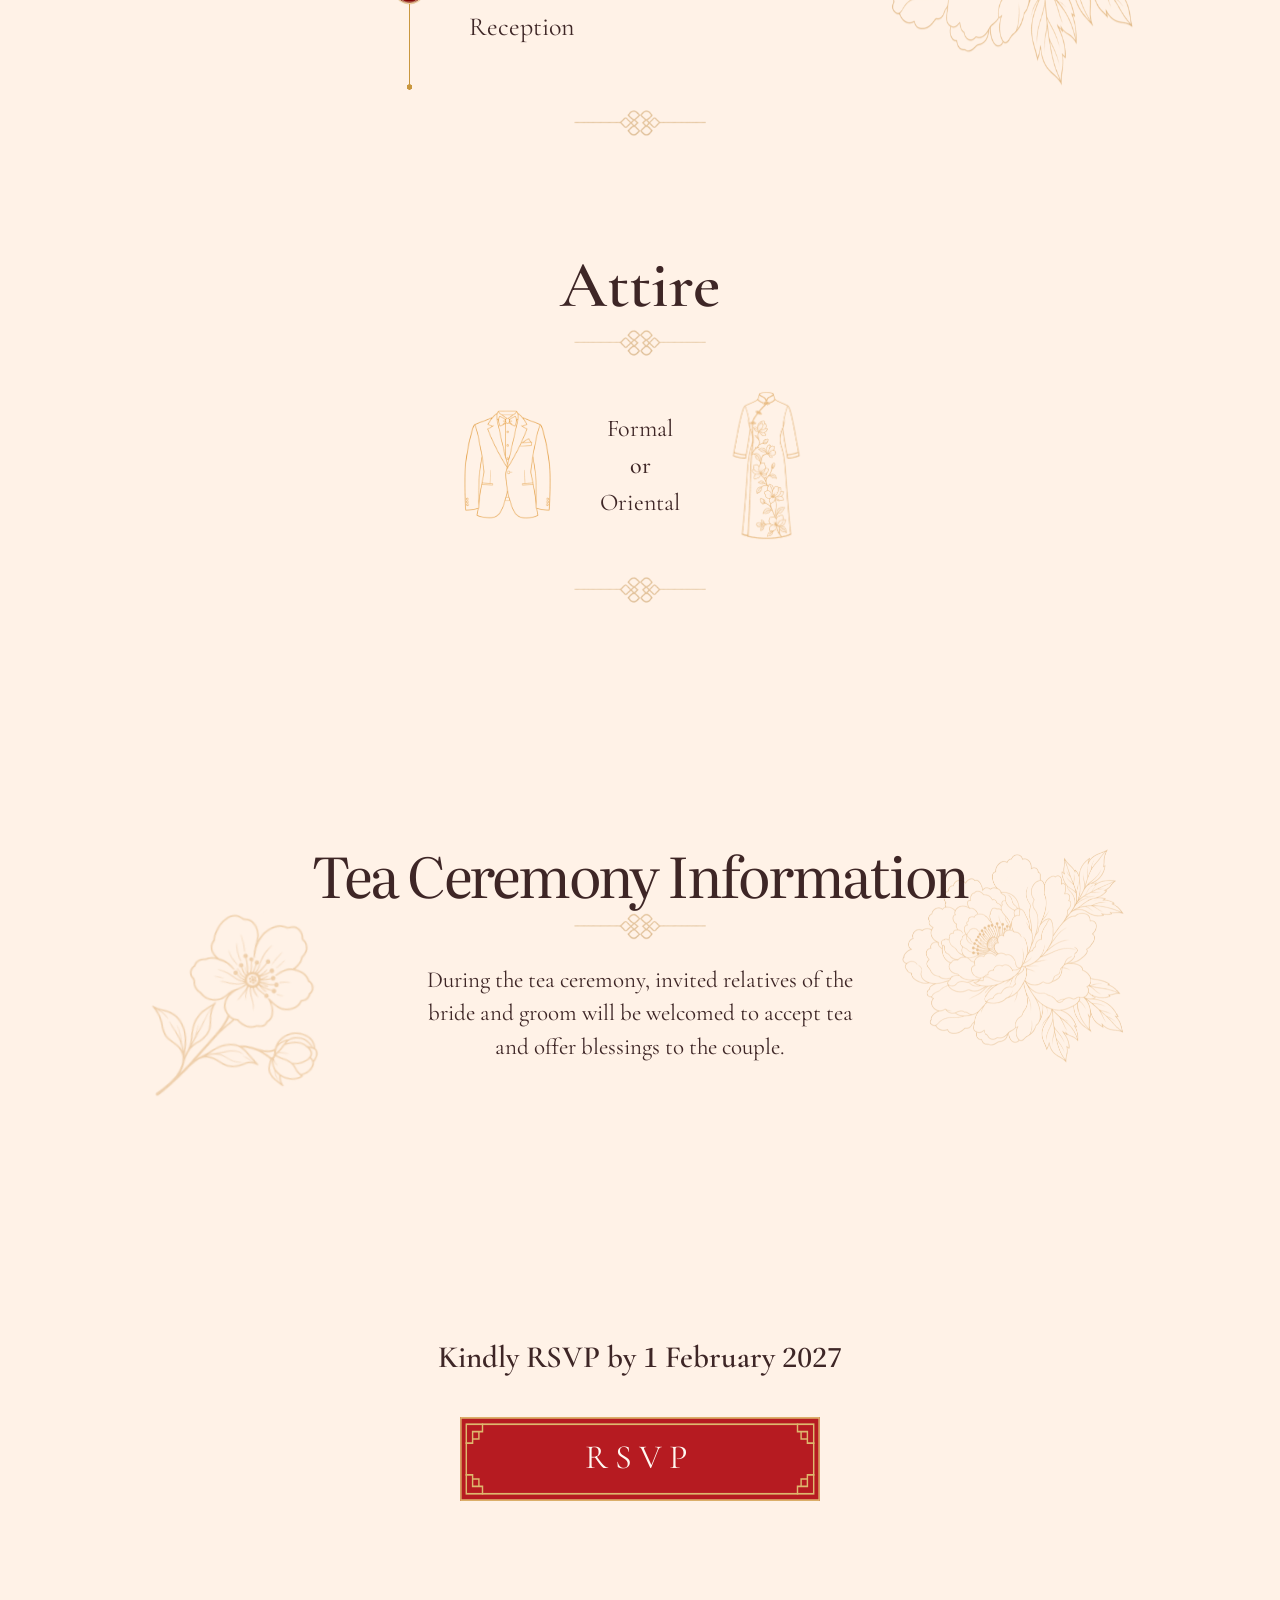
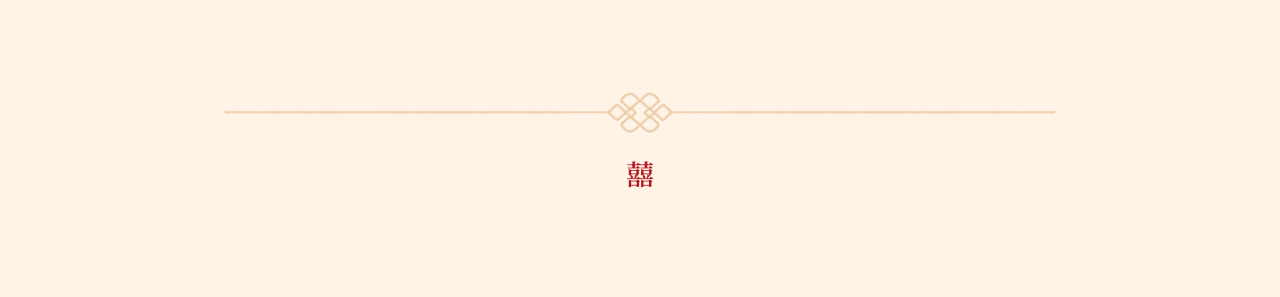
==== commit 94af73e9: "Improve performance calendar RSVP editing and accessibility" ====
--- a/index.html
+++ b/index.html
@@ -18,28 +18,29 @@
     <script src="script.js" defer></script>
   </head>
   <body>
+    <a class="skip-link" href="#main-content">Skip to content / 跳至内容</a>
     <button class="language-toggle" type="button" aria-label="Switch language">
       <span class="active" data-language="en">EN</span>
       <span aria-hidden="true">|</span>
       <span data-language="zh">中文</span>
     </button>
 
-    <main>
+    <main id="main-content" tabindex="-1">
       <header class="hero section-shell">
         <h1 class="sr-only">The Wedding of Wesley and Dionne — 1 May 2027</h1>
         <div class="hero-art-wrap">
-          <img class="hero-outer-motif hero-border" src="assets/hero-border.png" alt="" />
-          <img class="hero-outer-motif hero-left-florals" src="assets/hero-left-florals.png" alt="" />
-          <img class="hero-outer-motif hero-right-peony" src="assets/hero-right-peony.png" alt="" />
-          <img class="hero-outer-motif hero-right-blossoms" src="assets/hero-right-blossoms.png" alt="" />
+          <img class="hero-outer-motif hero-border" src="assets/hero-border.png" width="1517" height="1037" alt="" />
+          <img class="hero-outer-motif hero-left-florals" src="assets/optimized/hero-left-florals.png" width="800" height="657" alt="" />
+          <img class="hero-outer-motif hero-right-peony" src="assets/optimized/hero-right-peony.png" width="700" height="466" alt="" />
+          <img class="hero-outer-motif hero-right-blossoms" src="assets/optimized/hero-right-blossoms.png" width="308" height="420" alt="" />
           <span class="hero-emblem-extracted" aria-hidden="true"></span>
           <span class="hero-kicker-image" aria-hidden="true">
-            <img src="assets/the-wedding-of-transparent.png" alt="" />
+            <img src="assets/optimized/the-wedding-of-transparent.png" width="800" height="266" alt="" />
           </span>
           <div class="hero-name-group" aria-hidden="true">
             <p class="hero-names-live">Wesley <span>&amp;</span> Dionne</p>
             <div class="hero-center-divider">
-              <img class="hero-center-knot" src="assets/hero-name-divider.png" alt="" />
+              <img class="hero-center-knot" src="assets/hero-name-divider.png" width="2172" height="724" alt="" />
             </div>
           </div>
         </div>
@@ -48,22 +49,34 @@
       <section class="welcome section-shell" aria-labelledby="welcome-title">
         <img
           class="section-motif welcome-knot-top"
-          src="assets/motif-knot.png"
+          src="assets/optimized/motif-knot.png"
+          width="512"
+          height="316"
+          loading="lazy"
           alt=""
         />
         <img
           class="section-motif welcome-blossom"
-          src="assets/motif-blossom.png"
+          src="assets/optimized/motif-blossom.png"
+          width="512"
+          height="428"
+          loading="lazy"
           alt=""
         />
         <img
           class="section-motif welcome-peony"
-          src="assets/motif-upper-peony.png"
+          src="assets/optimized/motif-upper-peony.png"
+          width="640"
+          height="426"
+          loading="lazy"
           alt=""
         />
         <img
           class="section-motif welcome-knot-bottom"
-          src="assets/motif-knot.png"
+          src="assets/optimized/motif-knot.png"
+          width="512"
+          height="316"
+          loading="lazy"
           alt=""
         />
         <h2 id="welcome-title" class="sr-only" data-i18n="welcomeTitle">Welcome</h2>
@@ -75,9 +88,9 @@
       </section>
 
       <section class="photo-moment section-shell" aria-label="Pre-wedding photographs">
-        <img class="section-motif photo-cloud-left" src="assets/motif-left-cloud.png" alt="" />
-        <img class="section-motif photo-petals" src="assets/motif-petals.png" alt="" />
-        <img class="section-motif photo-peony" src="assets/motif-lower-peony.png" alt="" />
+        <img class="section-motif photo-cloud-left" src="assets/optimized/motif-left-cloud.png" width="512" height="341" loading="lazy" alt="" />
+        <img class="section-motif photo-petals" src="assets/optimized/motif-petals.png" width="128" height="192" loading="lazy" alt="" />
+        <img class="section-motif photo-peony" src="assets/optimized/motif-lower-peony.png" width="512" height="341" loading="lazy" alt="" />
         <div class="carousel" aria-live="off">
           <div class="carousel-slide active" aria-hidden="false">
             <span>[PHOTO 1]</span>
@@ -92,12 +105,24 @@
       </section>
 
       <section class="venue section-shell" aria-labelledby="venue-title">
-        <img class="venue-floral" src="assets/gold-peonies.png" alt="" />
+        <img class="venue-floral" src="assets/optimized/gold-peonies.png" width="640" height="426" loading="lazy" alt="" />
         <h2 id="venue-title" data-i18n="venueTitle">Date &amp; Venue</h2>
-        <img class="venue-heading-knot" src="assets/motif-knot.png" alt="" />
+        <img class="venue-heading-knot" src="assets/optimized/motif-knot.png" width="512" height="316" loading="lazy" alt="" />
         <p class="venue-date" data-i18n="venueDate">01/05/2027</p>
         <p class="venue-name" data-i18n="venueName">EQ Kuala Lumpur</p>
         <p class="venue-room" data-i18n="venueRoom">Diamond Ballroom · Level 1</p>
+        <div class="calendar-actions">
+          <a class="calendar-button" href="wesley-dionne-wedding.ics" download data-i18n="calendarLink">
+            Add to Calendar
+          </a>
+          <a
+            class="google-calendar-link"
+            href="https://calendar.google.com/calendar/render?action=TEMPLATE&amp;text=The%20Wedding%20of%20Wesley%20%26%20Dionne&amp;dates=20270501T100000Z%2F20270501T143000Z&amp;details=Mocktail%20hour%20begins%20at%206%3A00%20PM%20and%20the%20reception%20begins%20at%207%3A00%20PM.%20Tea%20ceremony%20at%204%3A30%20PM%20is%20for%20invited%20relatives.&amp;location=EQ%20Kuala%20Lumpur%2C%20Diamond%20Ballroom%20Level%201%2C%20Equatorial%20Plaza%2C%20Jalan%20Sultan%20Ismail%2C%2050250%20Kuala%20Lumpur"
+            target="_blank"
+            rel="noopener noreferrer"
+            data-i18n="googleCalendarLink"
+          >Google Calendar</a>
+        </div>
         <div class="venue-map">
           <iframe
             title="Map showing EQ Kuala Lumpur"
@@ -121,48 +146,48 @@
             >Open in Waze</a>
           </div>
         </div>
-        <img class="venue-bottom-knot" src="assets/motif-knot.png" alt="" />
+        <img class="venue-bottom-knot" src="assets/optimized/motif-knot.png" width="512" height="316" loading="lazy" alt="" />
       </section>
 
       <section class="itinerary section-shell" aria-labelledby="itinerary-title">
-        <img class="motif itinerary-peony" src="assets/itinerary-peony.png" alt="" />
+        <img class="motif itinerary-peony" src="assets/optimized/itinerary-peony.png" width="640" height="426" loading="lazy" alt="" />
         <div class="section-heading">
           <h2 id="itinerary-title" data-i18n="itineraryTitle">Wedding Itinerary</h2>
-          <img class="itinerary-heading-knot" src="assets/motif-knot.png" alt="" />
+          <img class="itinerary-heading-knot" src="assets/optimized/motif-knot.png" width="512" height="316" loading="lazy" alt="" />
         </div>
         <ol class="timeline">
           <li>
-            <img class="timeline-mark" src="assets/timeline-medallion.png" alt="" />
+            <img class="timeline-mark" src="assets/optimized/timeline-medallion.png" width="128" height="128" loading="lazy" alt="" />
             <div>
               <time datetime="2027-05-01T16:30" data-i18n="teaTime">4:30–5:30 PM</time>
               <p data-i18n="teaTitle">Tea Ceremony</p>
             </div>
           </li>
           <li>
-            <img class="timeline-mark" src="assets/timeline-medallion.png" alt="" />
+            <img class="timeline-mark" src="assets/optimized/timeline-medallion.png" width="128" height="128" loading="lazy" alt="" />
             <div>
               <time datetime="2027-05-01T18:00" data-i18n="mocktailTime">6:00–7:00 PM</time>
               <p data-i18n="mocktailTitle">Mocktail Hour</p>
             </div>
           </li>
           <li>
-            <img class="timeline-mark" src="assets/timeline-medallion.png" alt="" />
+            <img class="timeline-mark" src="assets/optimized/timeline-medallion.png" width="128" height="128" loading="lazy" alt="" />
             <div>
               <time datetime="2027-05-01T19:00" data-i18n="receptionTime">7:00–10:30 PM</time>
               <p data-i18n="receptionTitle">Reception</p>
             </div>
           </li>
         </ol>
-        <img class="itinerary-bottom-knot" src="assets/motif-knot.png" alt="" />
+        <img class="itinerary-bottom-knot" src="assets/optimized/motif-knot.png" width="512" height="316" loading="lazy" alt="" />
       </section>
 
       <section class="attire section-shell" aria-labelledby="attire-title">
         <div class="section-heading">
           <h2 id="attire-title" data-i18n="attireTitle">Attire</h2>
-          <img class="attire-heading-knot" src="assets/motif-knot.png" alt="" />
+          <img class="attire-heading-knot" src="assets/optimized/motif-knot.png" width="512" height="316" loading="lazy" alt="" />
         </div>
         <div class="attire-layout">
-          <img class="attire-illustration attire-tuxedo" src="assets/attire-tuxedo-jacket.png" alt="" />
+          <img class="attire-illustration attire-tuxedo" src="assets/optimized/attire-tuxedo-jacket.png" width="320" height="292" loading="lazy" alt="" />
           <div class="attire-copy">
             <p>
               <span data-i18n="blackTie">Formal</span>
@@ -170,17 +195,17 @@
               <span data-i18n="oriental">Oriental</span>
             </p>
           </div>
-          <img class="attire-illustration attire-dress" src="assets/attire-oriental-dress.png" alt="" />
-        </div>
-        <img class="attire-bottom-knot" src="assets/motif-knot.png" alt="" />
+          <img class="attire-illustration attire-dress" src="assets/optimized/attire-oriental-dress.png" width="213" height="320" loading="lazy" alt="" />
+        </div>
+        <img class="attire-bottom-knot" src="assets/optimized/motif-knot.png" width="512" height="316" loading="lazy" alt="" />
       </section>
 
       <section class="tea-info section-shell" aria-labelledby="tea-info-title">
-        <img class="tea-motif tea-blossom" src="assets/motif-blossom.png" alt="" />
-        <img class="tea-motif tea-peony" src="assets/itinerary-peony.png" alt="" />
+        <img class="tea-motif tea-blossom" src="assets/optimized/motif-blossom.png" width="512" height="428" loading="lazy" alt="" />
+        <img class="tea-motif tea-peony" src="assets/optimized/itinerary-peony.png" width="640" height="426" loading="lazy" alt="" />
         <div class="section-heading">
           <h2 id="tea-info-title" data-i18n="teaInfoTitle">Tea Ceremony Information</h2>
-          <img class="tea-heading-knot" src="assets/motif-knot.png" alt="" />
+          <img class="tea-heading-knot" src="assets/optimized/motif-knot.png" width="512" height="316" loading="lazy" alt="" />
         </div>
         <p data-i18n="teaInfoCopy">
           During the tea ceremony, invited relatives of the bride and groom
@@ -199,7 +224,7 @@
 
     <footer aria-label="Wedding emblem">
       <div class="footer-divider" aria-hidden="true">
-        <img class="footer-knot" src="assets/hero-name-divider.png" alt="" />
+        <img class="footer-knot" src="assets/hero-name-divider.png" width="2172" height="724" loading="lazy" alt="" />
       </div>
       <span class="footer-double-happiness" aria-hidden="true">囍</span>
     </footer>
--- a/styles.css
+++ b/styles.css
@@ -32,6 +32,19 @@
 
 button, a { font: inherit; }
 
+.skip-link {
+  position: fixed;
+  z-index: 100;
+  top: 8px;
+  left: 8px;
+  padding: 10px 14px;
+  color: #fff8f1;
+  background: var(--red-dark);
+  text-decoration: none;
+  transform: translateY(-160%);
+}
+.skip-link:focus { transform: translateY(0); }
+
 .language-toggle {
   position: absolute;
   z-index: 10;
@@ -39,6 +52,8 @@
   right: max(calc((100vw - 1478px) / 2 + 70px), 32px);
   border: 0;
   padding: 8px;
+  min-width: 44px;
+  min-height: 44px;
   color: var(--ink);
   background: transparent;
   cursor: pointer;
@@ -46,7 +61,7 @@
   letter-spacing: .06em;
 }
 
-.language-toggle span { opacity: .48; }
+.language-toggle span { opacity: .76; }
 .language-toggle .active { opacity: 1; color: var(--red); }
 
 main { overflow: hidden; }
@@ -94,8 +109,8 @@
   width: 19.6%;
   aspect-ratio: 1;
   background: #b61b21;
-  -webkit-mask: url("assets/double-happiness.png") center / contain no-repeat;
-  mask: url("assets/double-happiness.png") center / contain no-repeat;
+  -webkit-mask: url("assets/optimized/double-happiness.png") center / contain no-repeat;
+  mask: url("assets/optimized/double-happiness.png") center / contain no-repeat;
 }
 
 .hero-kicker-image {
@@ -494,6 +509,36 @@
 }
 .venue-name { font-size: clamp(1.625rem, 3vw, 2.0625rem); font-weight: 600; }
 .venue-room { font-size: clamp(1.25rem, 2.4vw, 1.5625rem); }
+.calendar-actions {
+  display: flex;
+  flex-wrap: wrap;
+  align-items: center;
+  justify-content: center;
+  gap: 12px 22px;
+  margin-top: 24px;
+}
+.calendar-button {
+  display: inline-flex;
+  min-height: 48px;
+  align-items: center;
+  justify-content: center;
+  padding: 10px 28px;
+  color: #fff8f1;
+  background: #b61b21 url("assets/rsvp-border.svg") center / 100% 100% no-repeat;
+  text-decoration: none;
+  font-size: clamp(1.25rem, 2.5vw, 1.5625rem);
+  letter-spacing: .04em;
+}
+.google-calendar-link {
+  display: inline-flex;
+  min-height: 44px;
+  align-items: center;
+  color: var(--ink);
+  font-size: clamp(1.1875rem, 2.2vw, 1.4375rem);
+  text-decoration-color: rgba(201, 151, 62, .8);
+  text-underline-offset: .22em;
+}
+.calendar-button:hover { background-color: var(--red-dark); }
 .venue-map {
   width: min(680px, 100%);
   margin: 34px auto 10px;
@@ -513,7 +558,9 @@
   margin-top: 14px;
 }
 .venue-map a {
-  display: inline-block;
+  display: inline-flex;
+  min-height: 44px;
+  align-items: center;
   color: var(--ink);
   font-size: clamp(1.4375rem, 2.7vw, 1.8125rem);
   line-height: 1.25;
@@ -646,7 +693,15 @@
   transition: background-color .2s ease, transform .2s ease;
 }
 .rsvp-button:hover { background-color: var(--red-dark); transform: translateY(-2px); }
-.rsvp-button:focus-visible, .language-toggle:focus-visible { outline: 3px solid var(--gold); outline-offset: 4px; }
+.rsvp-button:focus-visible,
+.language-toggle:focus-visible,
+.calendar-button:focus-visible,
+.google-calendar-link:focus-visible,
+.venue-map a:focus-visible,
+footer a:focus-visible {
+  outline: 3px solid var(--gold);
+  outline-offset: 4px;
+}
 
 footer {
   width: min(900px, calc(100% - 40px));
@@ -758,6 +813,7 @@
     transition: opacity .2s ease;
   }
   .language-toggle.mobile-sticky-visible { opacity: 1; pointer-events: auto; }
+  .language-toggle:focus-visible { opacity: 1; pointer-events: auto; }
   .language-toggle span { opacity: 1; }
   .section-shell { width: min(100% - 26px, 980px); }
   .hero { min-height: 0; padding: 0; }
@@ -770,7 +826,9 @@
   html[lang="zh"] .welcome > p { font-size: 1.5rem; line-height: 1.65; }
   html[lang="zh"] .rsvp-deadline {
     font-size: 1.0625rem;
-    white-space: nowrap;
+    max-width: 22rem;
+    margin-inline: auto;
+    text-wrap: balance;
   }
   .welcome { margin-top: 24px; padding: 62px 14px; }
   .welcome-knot-top, .welcome-knot-bottom { width: 125px; }
@@ -817,6 +875,16 @@
   .rsvp-section { padding-top: 115px; padding-bottom: 150px; }
 }
 
+@media (max-width: 360px) {
+  .hero-name-group { top: 59%; }
+  .hero-names-live {
+    padding-inline: 8px;
+    font-size: 1.875rem;
+    white-space: normal;
+  }
+  .hero-center-divider { width: 78%; }
+}
+
 @media (prefers-reduced-motion: reduce) {
   html { scroll-behavior: auto; }
   .carousel-slide { transition: none; }
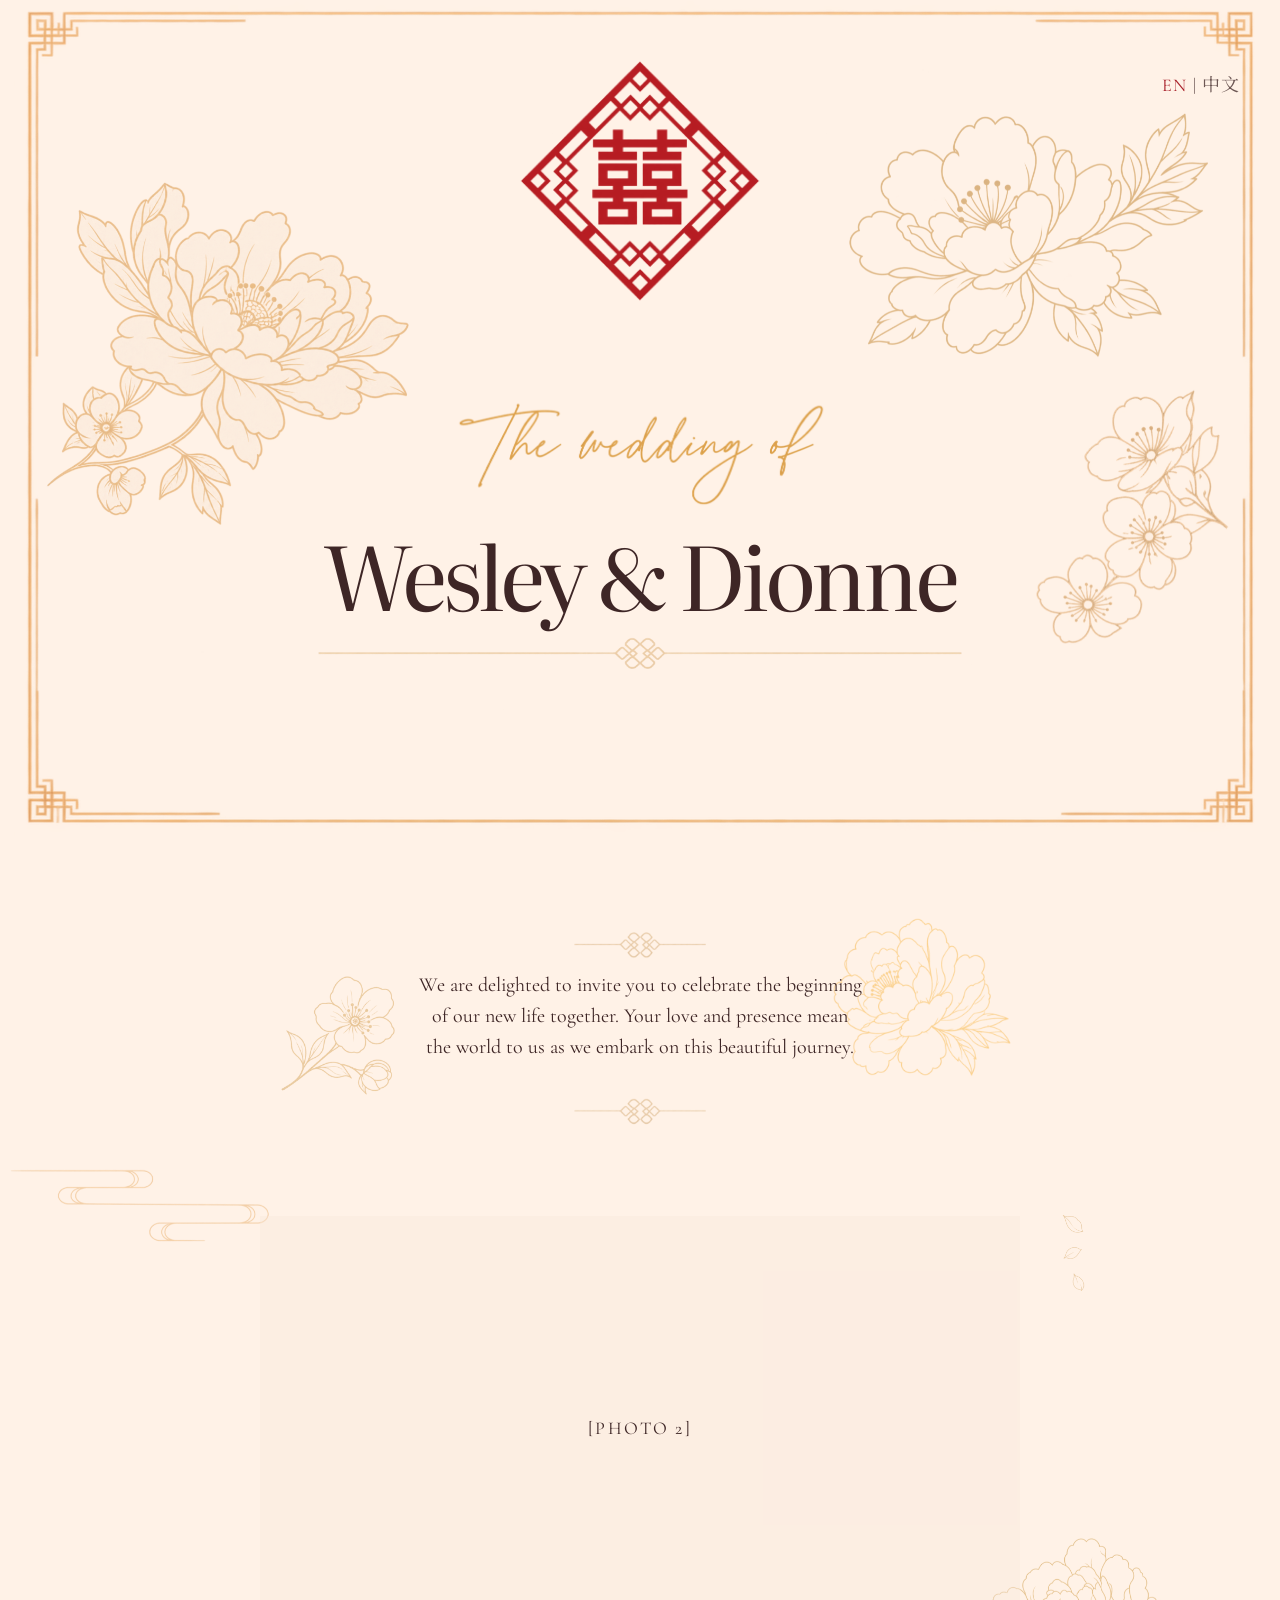
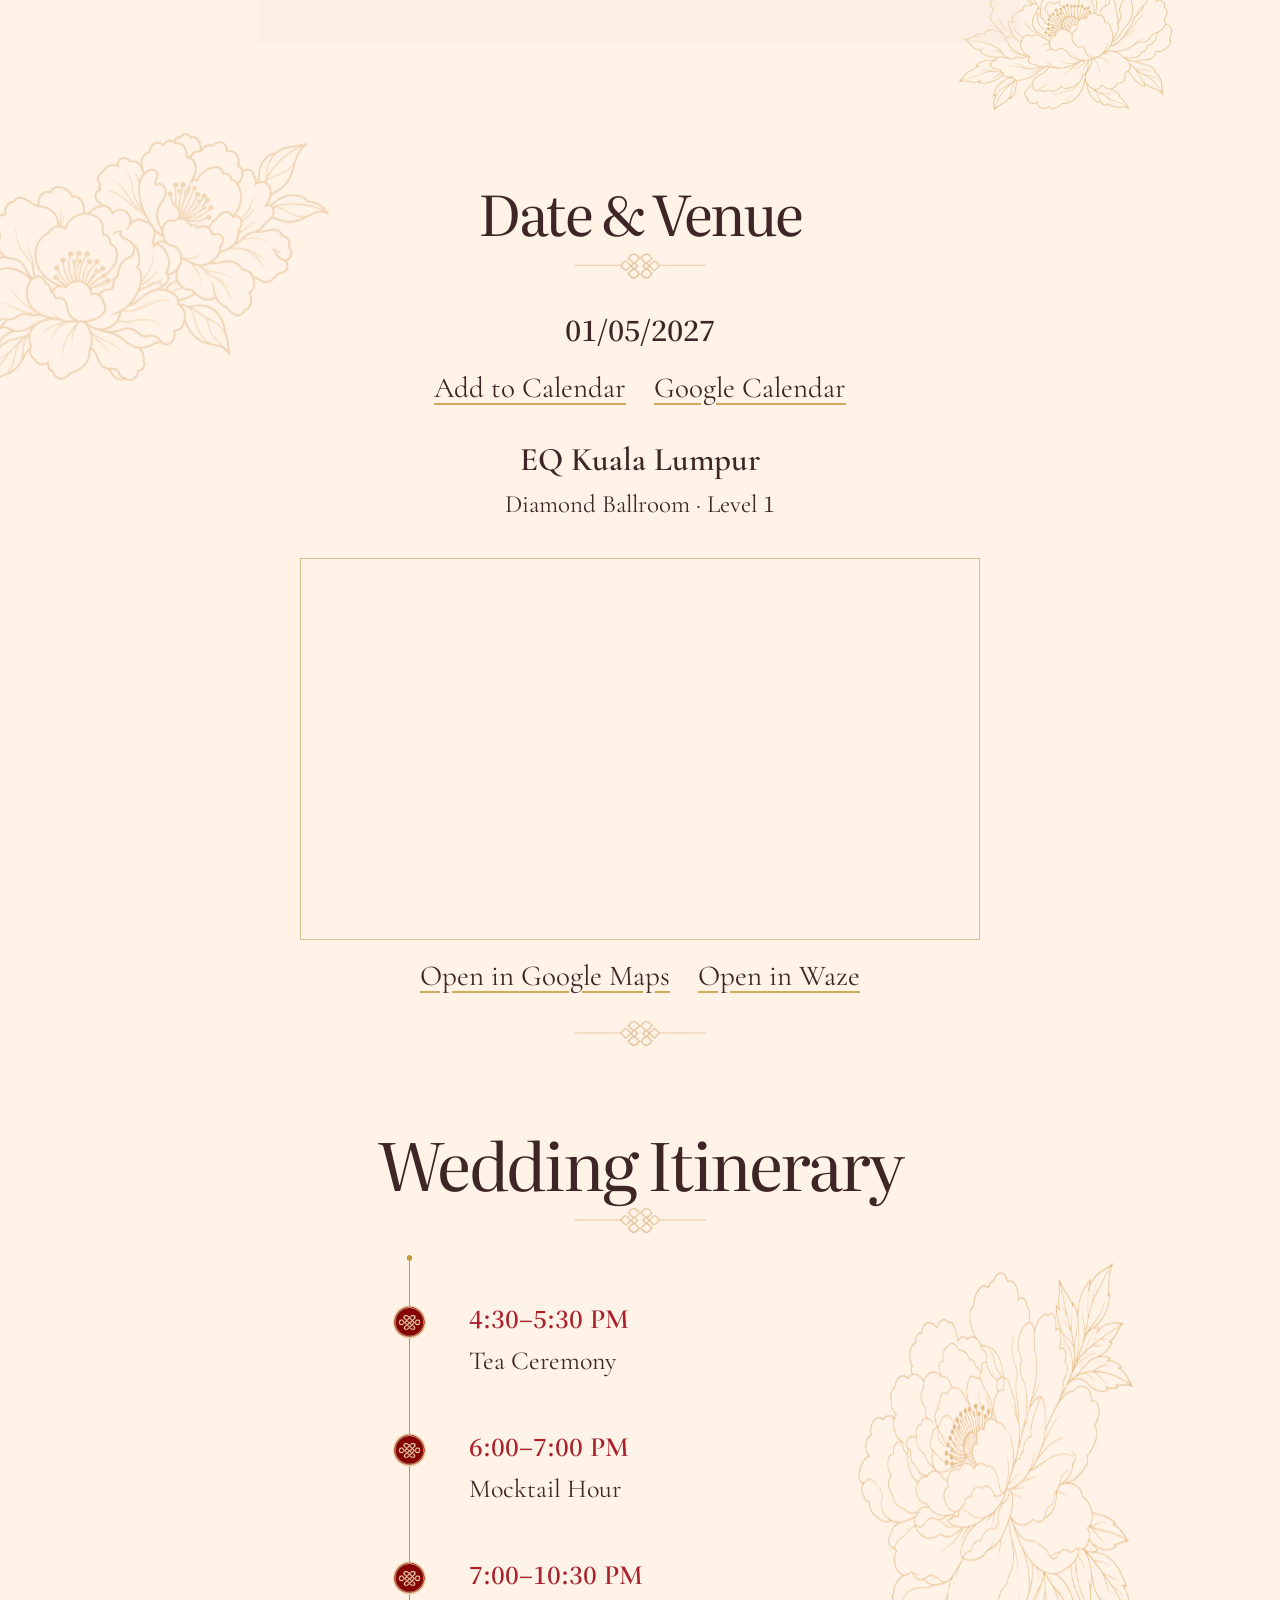
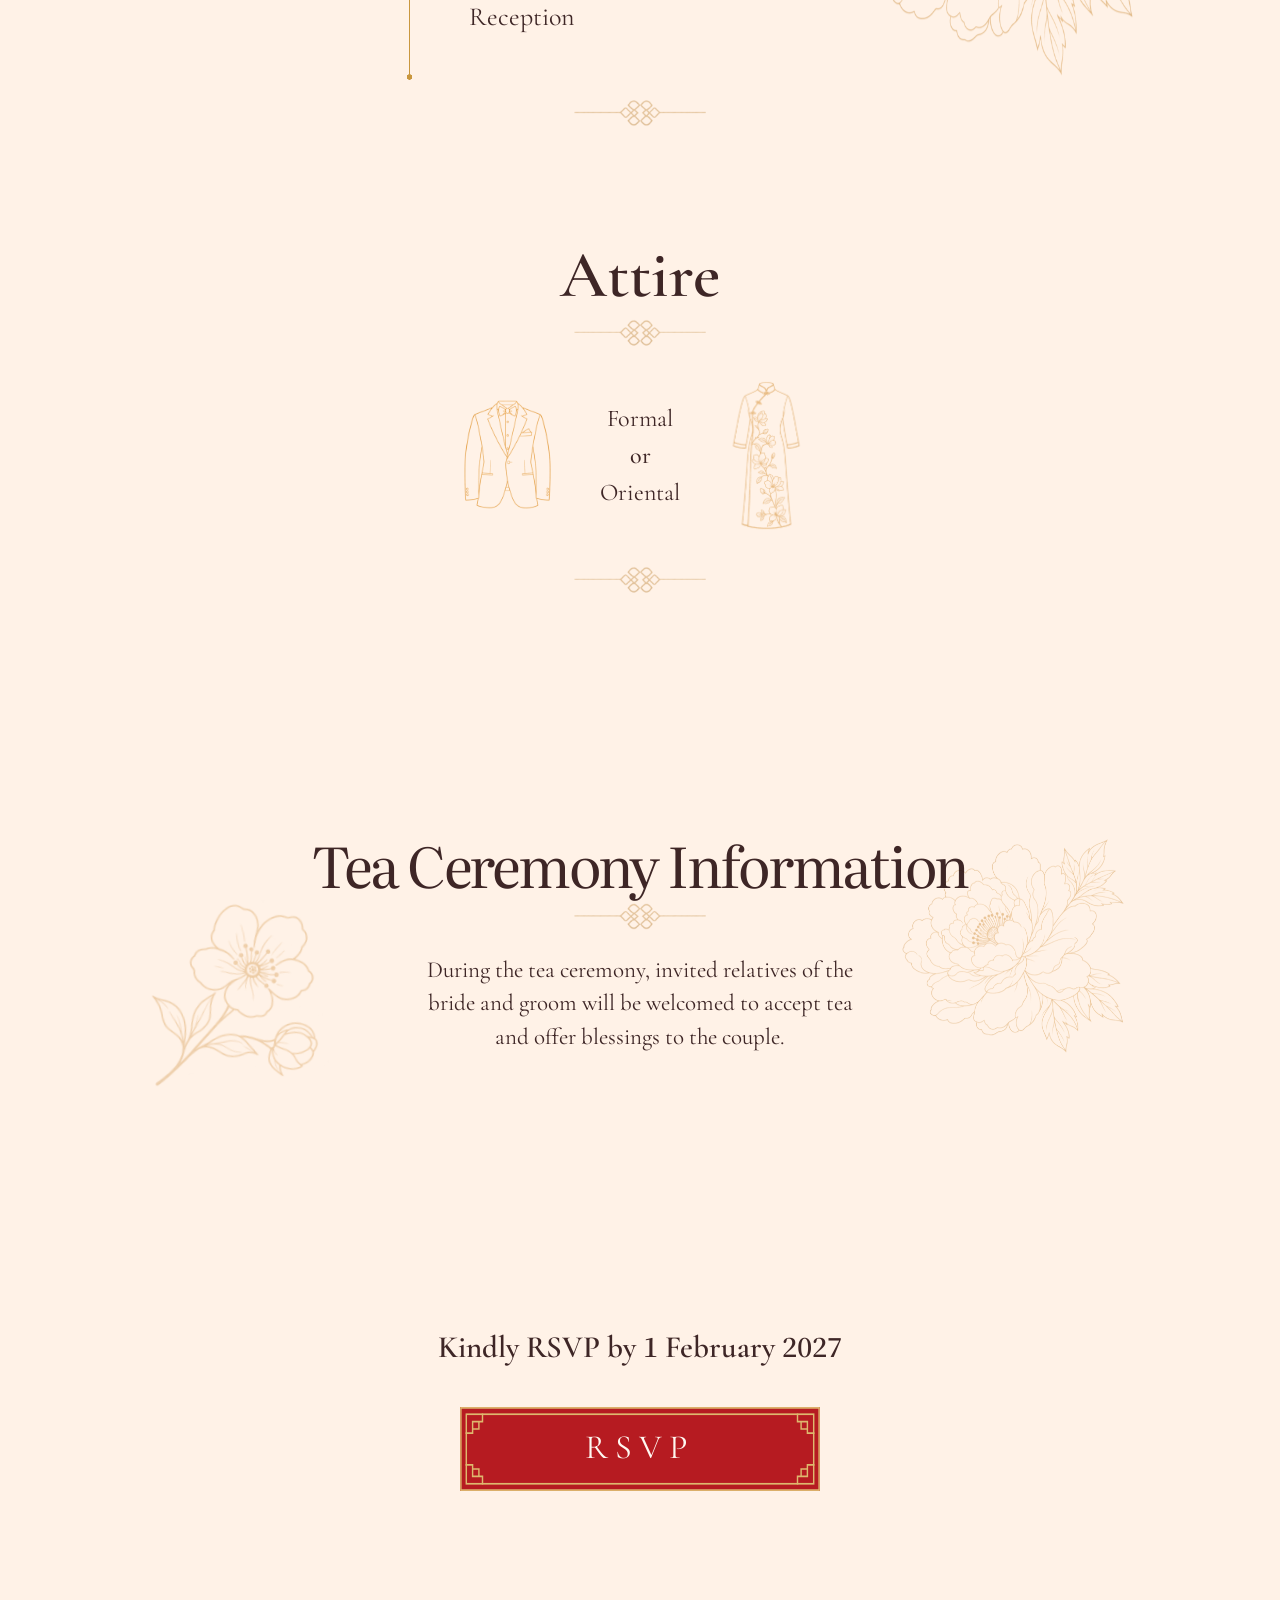
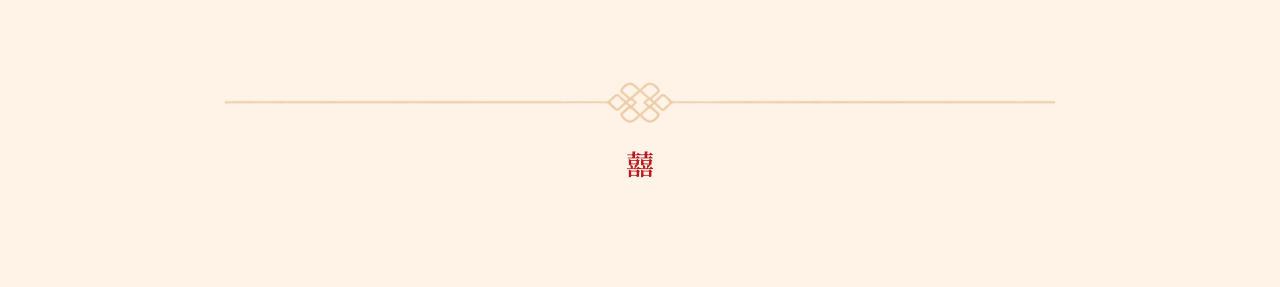
==== commit cbe0c9a3: "Refine venue calendar links and date styling" ====
--- a/index.html
+++ b/index.html
@@ -109,20 +109,19 @@
         <h2 id="venue-title" data-i18n="venueTitle">Date &amp; Venue</h2>
         <img class="venue-heading-knot" src="assets/optimized/motif-knot.png" width="512" height="316" loading="lazy" alt="" />
         <p class="venue-date" data-i18n="venueDate">01/05/2027</p>
-        <p class="venue-name" data-i18n="venueName">EQ Kuala Lumpur</p>
-        <p class="venue-room" data-i18n="venueRoom">Diamond Ballroom · Level 1</p>
         <div class="calendar-actions">
-          <a class="calendar-button" href="wesley-dionne-wedding.ics" download data-i18n="calendarLink">
+          <a href="wesley-dionne-wedding.ics" download data-i18n="calendarLink">
             Add to Calendar
           </a>
           <a
-            class="google-calendar-link"
             href="https://calendar.google.com/calendar/render?action=TEMPLATE&amp;text=The%20Wedding%20of%20Wesley%20%26%20Dionne&amp;dates=20270501T100000Z%2F20270501T143000Z&amp;details=Mocktail%20hour%20begins%20at%206%3A00%20PM%20and%20the%20reception%20begins%20at%207%3A00%20PM.%20Tea%20ceremony%20at%204%3A30%20PM%20is%20for%20invited%20relatives.&amp;location=EQ%20Kuala%20Lumpur%2C%20Diamond%20Ballroom%20Level%201%2C%20Equatorial%20Plaza%2C%20Jalan%20Sultan%20Ismail%2C%2050250%20Kuala%20Lumpur"
             target="_blank"
             rel="noopener noreferrer"
             data-i18n="googleCalendarLink"
           >Google Calendar</a>
         </div>
+        <p class="venue-name" data-i18n="venueName">EQ Kuala Lumpur</p>
+        <p class="venue-room" data-i18n="venueRoom">Diamond Ballroom · Level 1</p>
         <div class="venue-map">
           <iframe
             title="Map showing EQ Kuala Lumpur"
--- a/styles.css
+++ b/styles.css
@@ -503,8 +503,8 @@
 }
 .venue p { margin: 0; }
 .venue p.venue-date {
-  margin-bottom: 13px;
-  font-size: clamp(1.375rem, 2.6vw, 1.75rem);
+  margin-bottom: 0;
+  font-size: clamp(1.625rem, 3vw, 2.0625rem);
   font-weight: 600;
 }
 .venue-name { font-size: clamp(1.625rem, 3vw, 2.0625rem); font-weight: 600; }
@@ -512,33 +512,10 @@
 .calendar-actions {
   display: flex;
   flex-wrap: wrap;
-  align-items: center;
   justify-content: center;
-  gap: 12px 22px;
-  margin-top: 24px;
-}
-.calendar-button {
-  display: inline-flex;
-  min-height: 48px;
-  align-items: center;
-  justify-content: center;
-  padding: 10px 28px;
-  color: #fff8f1;
-  background: #b61b21 url("assets/rsvp-border.svg") center / 100% 100% no-repeat;
-  text-decoration: none;
-  font-size: clamp(1.25rem, 2.5vw, 1.5625rem);
-  letter-spacing: .04em;
-}
-.google-calendar-link {
-  display: inline-flex;
-  min-height: 44px;
-  align-items: center;
-  color: var(--ink);
-  font-size: clamp(1.1875rem, 2.2vw, 1.4375rem);
-  text-decoration-color: rgba(201, 151, 62, .8);
-  text-underline-offset: .22em;
-}
-.calendar-button:hover { background-color: var(--red-dark); }
+  gap: 10px 28px;
+  margin: 10px 0 24px;
+}
 .venue-map {
   width: min(680px, 100%);
   margin: 34px auto 10px;
@@ -557,7 +534,8 @@
   gap: 10px 28px;
   margin-top: 14px;
 }
-.venue-map a {
+.venue-map a,
+.calendar-actions a {
   display: inline-flex;
   min-height: 44px;
   align-items: center;
@@ -567,7 +545,8 @@
   text-decoration-color: rgba(201, 151, 62, .8);
   text-underline-offset: .22em;
 }
-.venue-map a:hover { color: var(--red); }
+.venue-map a:hover,
+.calendar-actions a:hover { color: var(--red); }
 .venue-heading-knot {
   display: block;
   width: 190px;
@@ -695,8 +674,7 @@
 .rsvp-button:hover { background-color: var(--red-dark); transform: translateY(-2px); }
 .rsvp-button:focus-visible,
 .language-toggle:focus-visible,
-.calendar-button:focus-visible,
-.google-calendar-link:focus-visible,
+.calendar-actions a:focus-visible,
 .venue-map a:focus-visible,
 footer a:focus-visible {
   outline: 3px solid var(--gold);
@@ -780,7 +758,6 @@
 }
 html[lang="en"] .latin-text { font-family: "Noto Serif SC", serif; }
 .number-text { font-size: .86em; }
-html[lang="zh"] .venue-date { font-size: clamp(1.75rem, 3.5vw, 2.25rem); }
 .venue-date .number-text { font-weight: 600; }
 html[lang="zh"] .timeline time { font-size: 1.4375rem; }
 html[lang="zh"] .timeline p { font-size: 1.3125rem; }
@@ -839,7 +816,8 @@
   .photo-peony { width: 175px; right: -68px; bottom: 8px; }
   .venue-map { width: min(100%, 34rem); margin-top: 26px; }
   .venue-map iframe { aspect-ratio: 4 / 3; }
-  .venue-map a { font-size: 1.3125rem; }
+  .venue-map a,
+  .calendar-actions a { font-size: 1.3125rem; }
   .photo-cloud-right { width: 185px; right: -90px; }
   .photo-moment .carousel { transform: translateY(30px); }
   .photo-moment { min-height: 400px; padding-block: 35px 70px; }
@@ -860,7 +838,7 @@
   .attire-illustration { width: 88px; height: 130px; }
   .attire-dress { width: 78px; transform: translateX(-8px); }
   .attire-copy { min-width: 135px; }
-  .venue p.venue-date { font-size: 1.3125rem; }
+  .venue p.venue-date,
   .venue-name { font-size: 1.4375rem; }
   .venue-room { font-size: 1.1875rem; }
   .attire-layout p { font-size: 1.1875rem; }
@@ -869,7 +847,8 @@
   html[lang="zh"] .attire-layout p,
   html[lang="zh"] .tea-info > p { font-size: 1.375rem; line-height: 1.6; }
   html[lang="zh"] .venue p { font-size: 1.375rem; }
-  html[lang="zh"] .venue p.venue-date { font-size: 1.5625rem; }
+  html[lang="zh"] .venue p.venue-date,
+  html[lang="zh"] .venue .venue-name { font-size: 1.4375rem; }
   .tea-blossom { left: -72px; top: 150px; width: 155px; opacity: .28; }
   .tea-peony { right: -105px; top: 116px; width: 230px; opacity: .36; }
   .rsvp-section { padding-top: 115px; padding-bottom: 150px; }
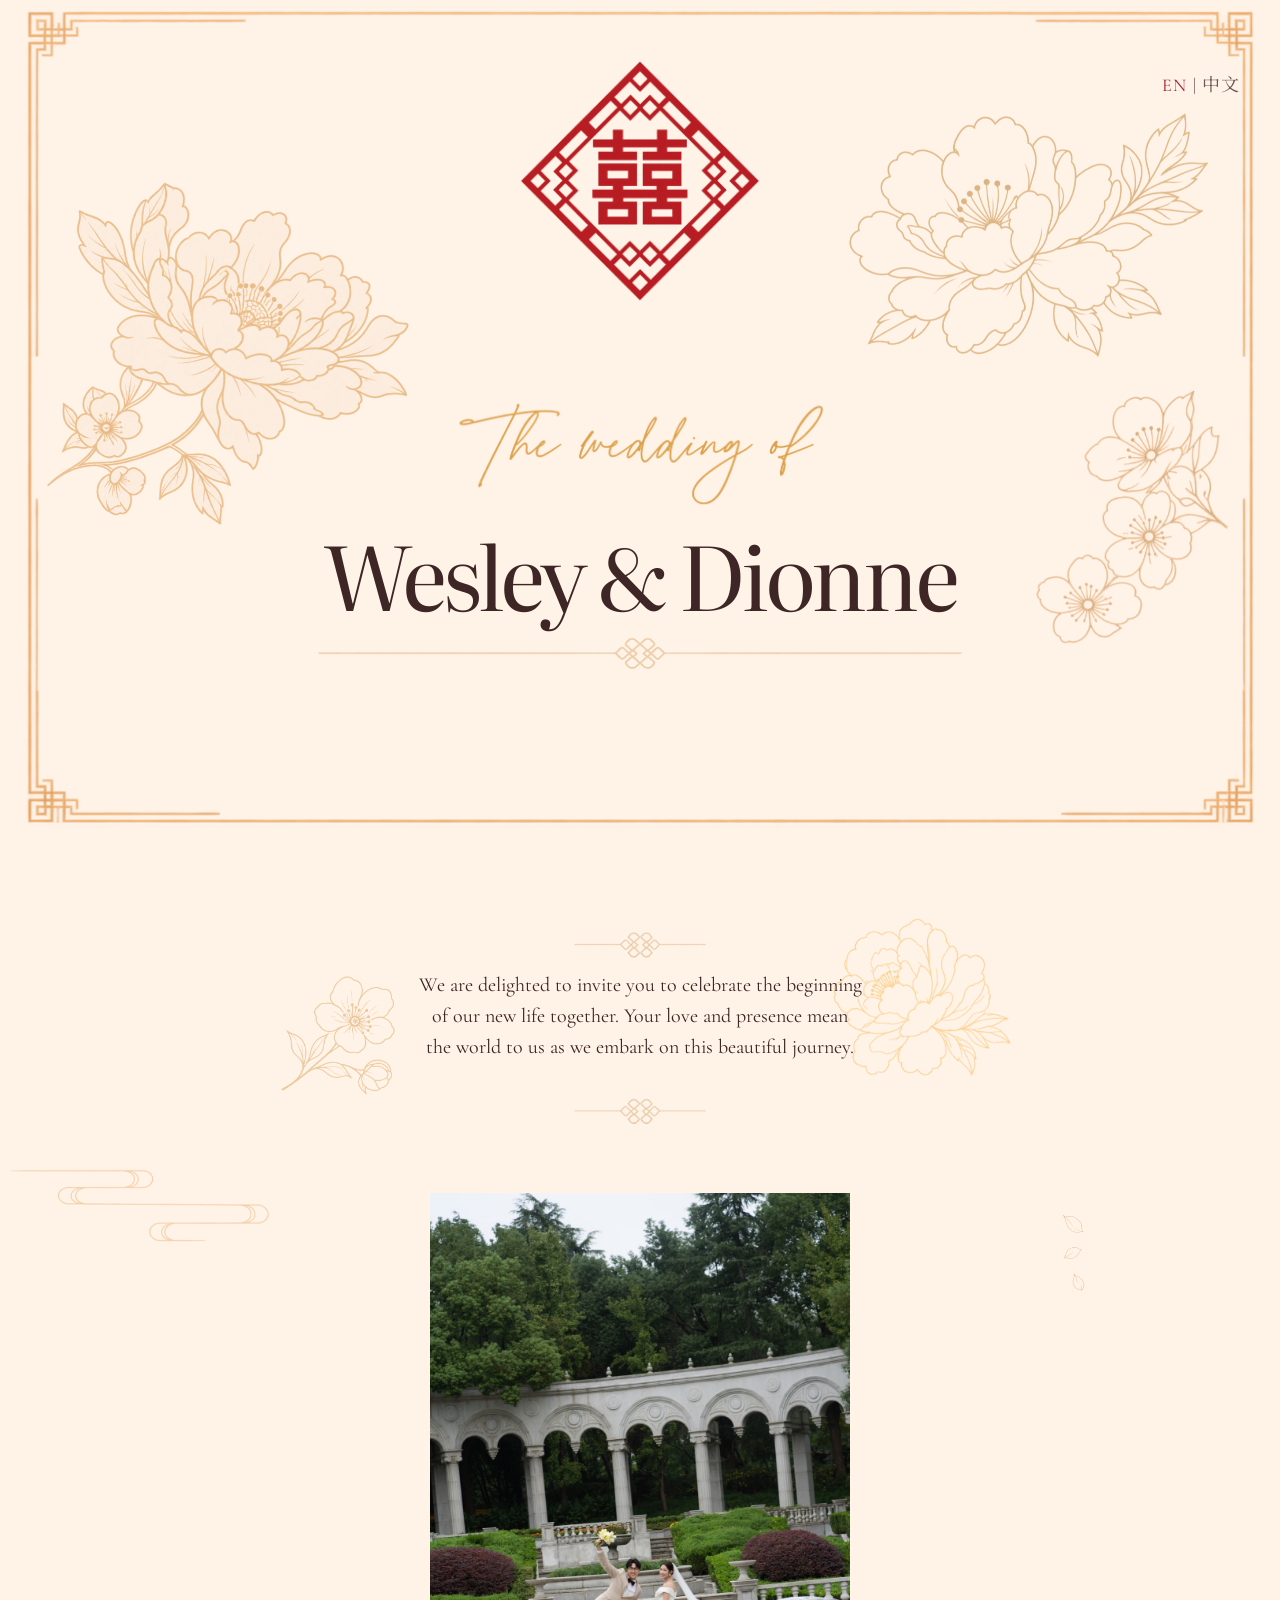
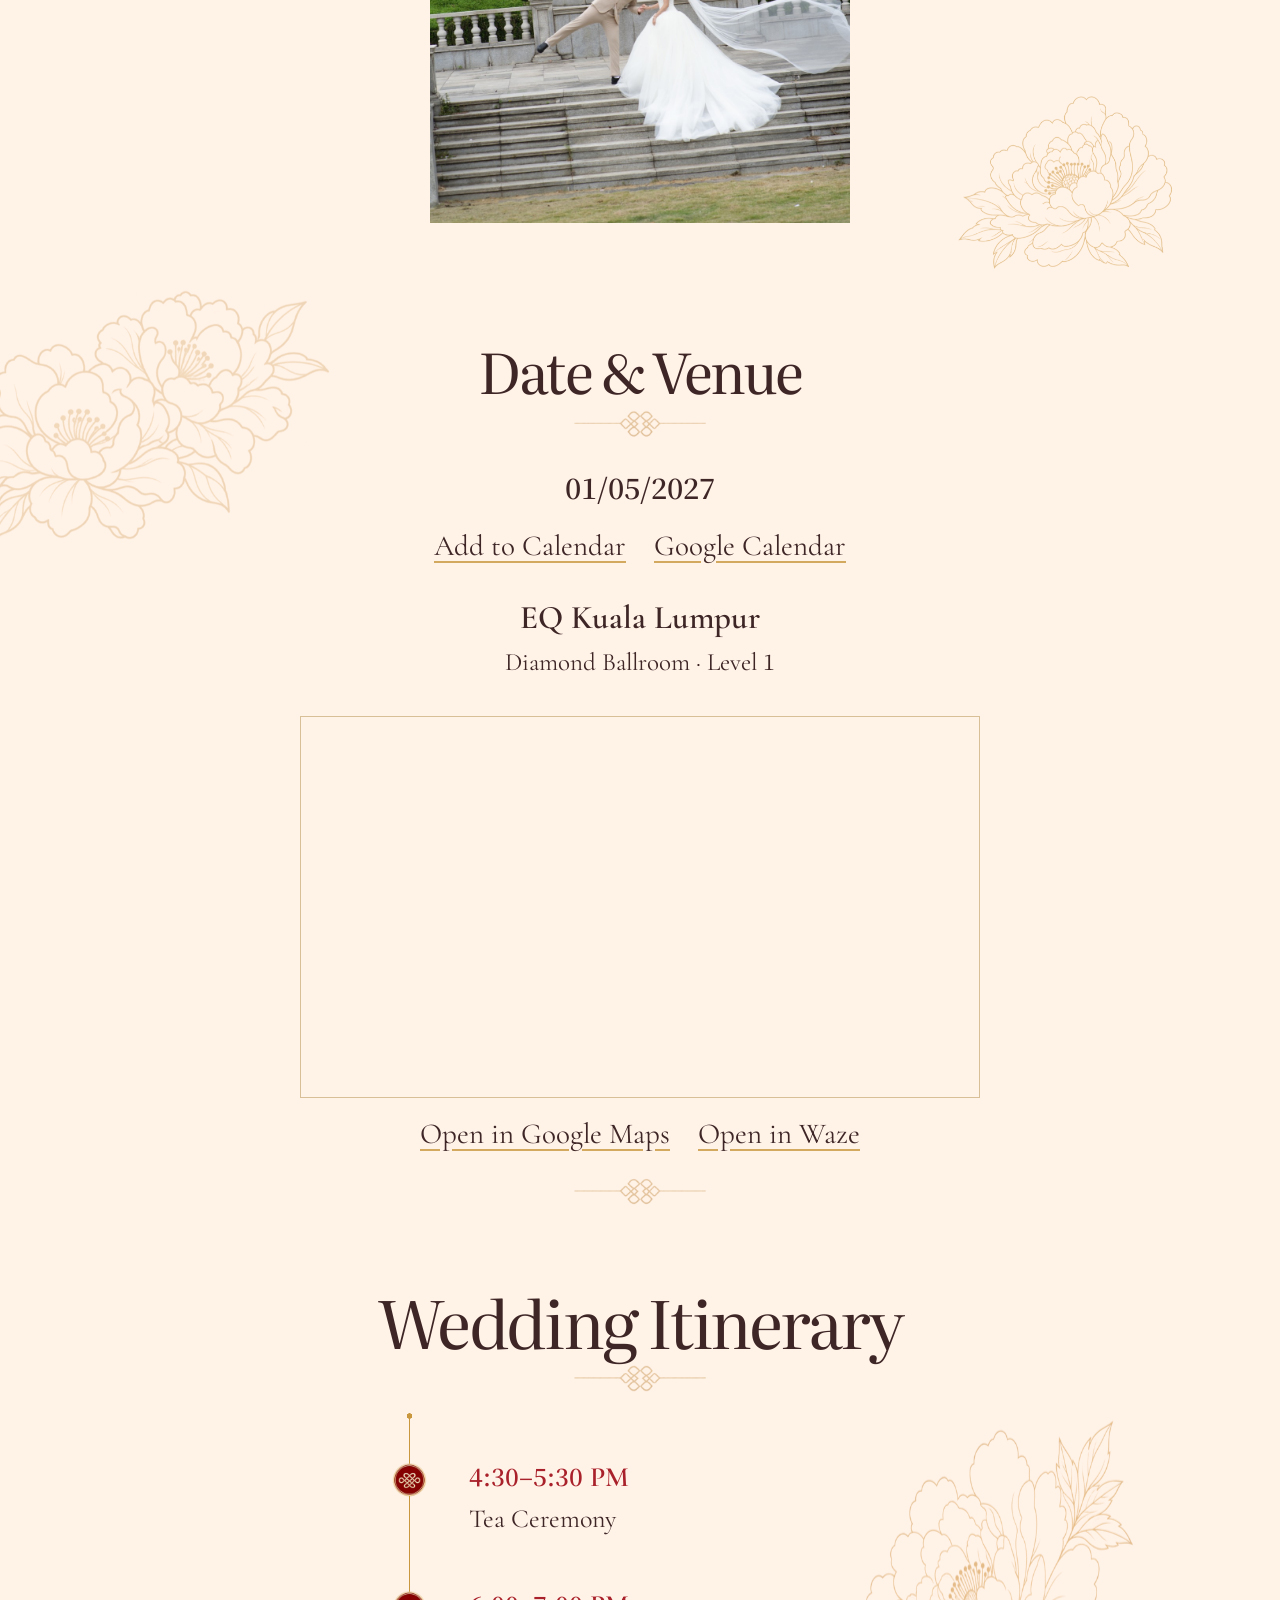
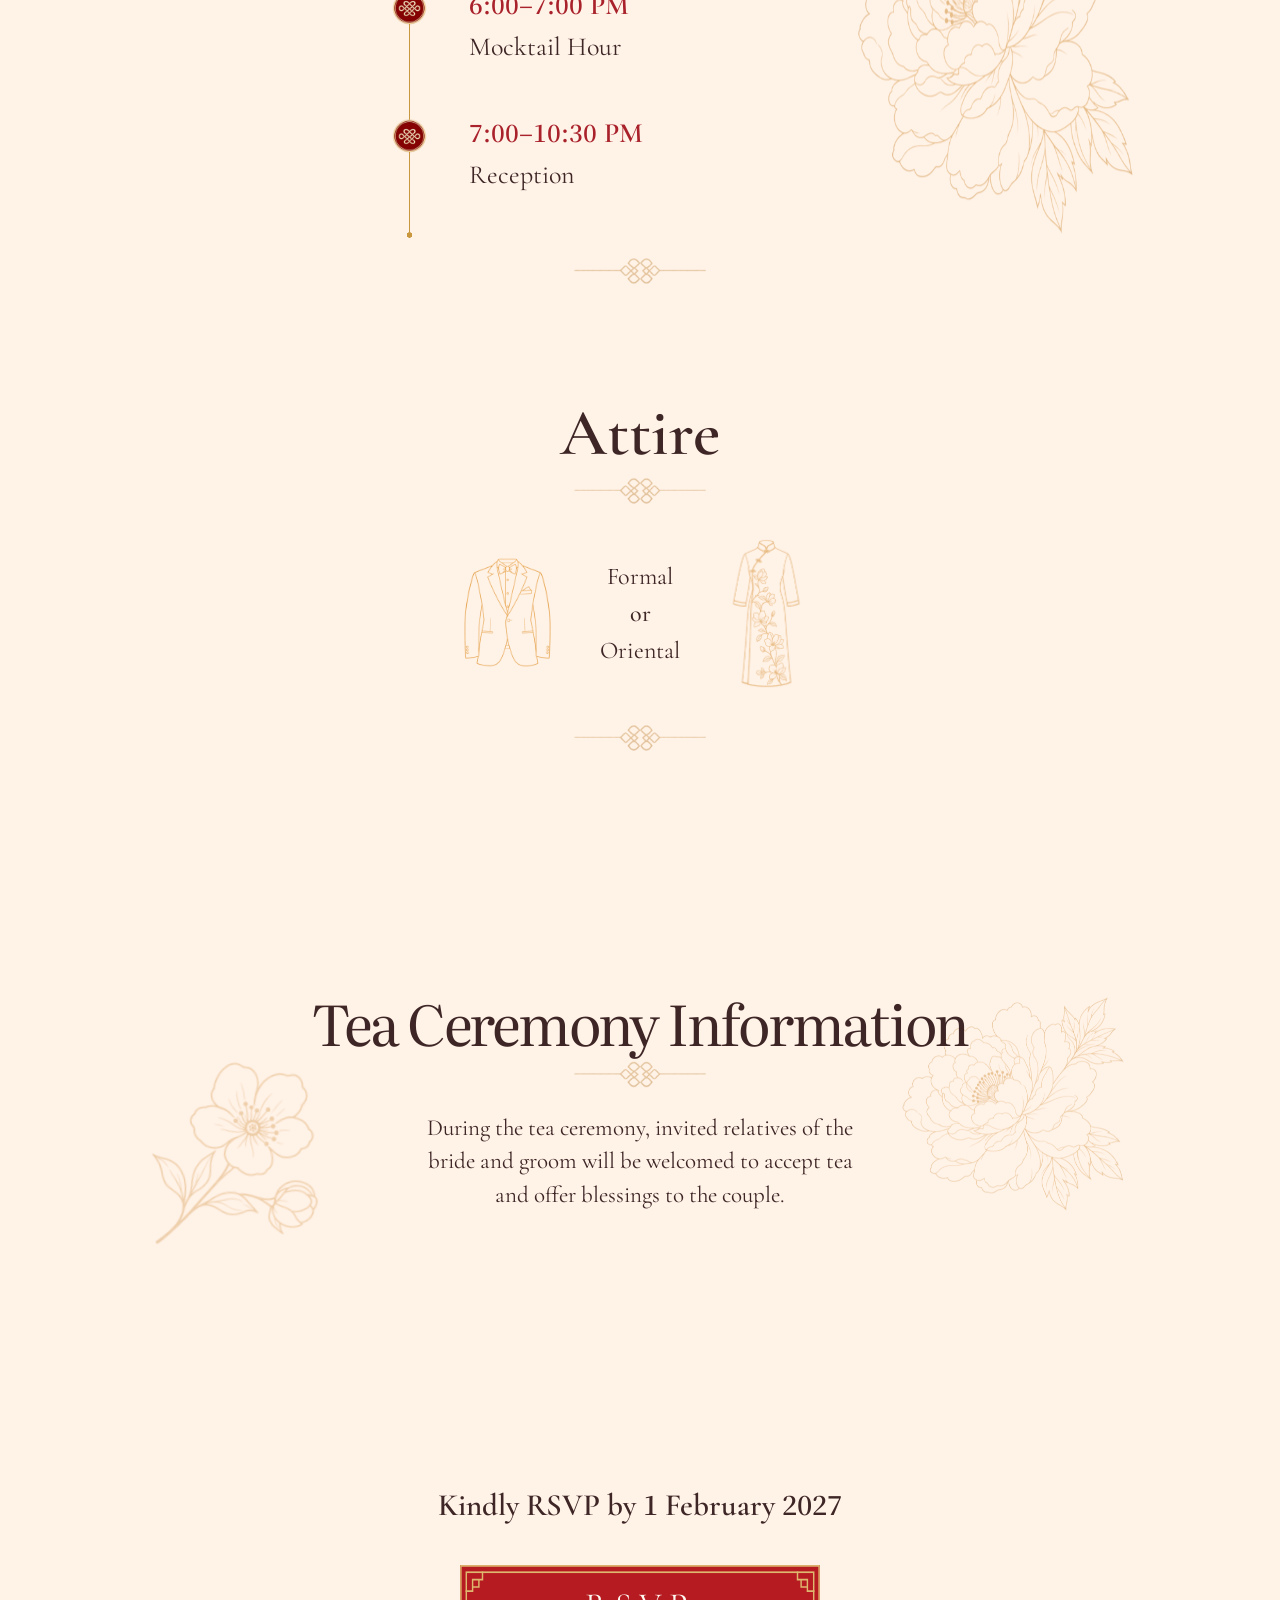
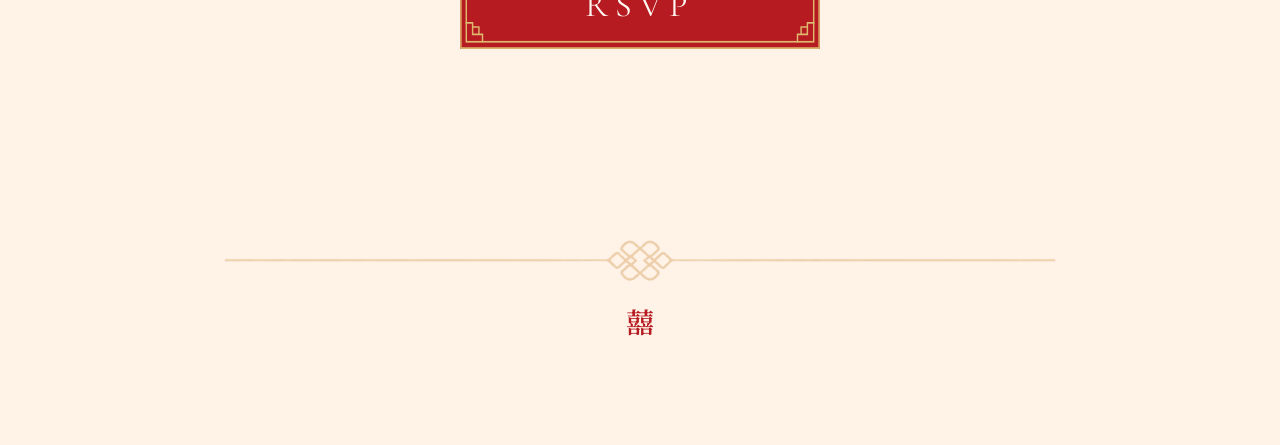
==== commit cdd976e8: "Add six-photo carousel" ====
--- a/index.html
+++ b/index.html
@@ -93,13 +93,22 @@
         <img class="section-motif photo-peony" src="assets/optimized/motif-lower-peony.png" width="512" height="341" loading="lazy" alt="" />
         <div class="carousel" aria-live="off">
           <div class="carousel-slide active" aria-hidden="false">
-            <span>[PHOTO 1]</span>
+            <img class="carousel-photo" src="assets/carousel/photo-2.jpg" width="1600" height="1066" fetchpriority="high" alt="Wesley and Dionne pre-wedding photograph 2" />
+          </div>
+          <div class="carousel-slide portrait" aria-hidden="true">
+            <img class="carousel-photo" src="assets/carousel/photo-1.jpg" width="1066" height="1600" loading="lazy" alt="Wesley and Dionne pre-wedding photograph 1" />
           </div>
           <div class="carousel-slide" aria-hidden="true">
-            <span>[PHOTO 2]</span>
+            <img class="carousel-photo" src="assets/carousel/photo-3.jpg" width="1600" height="1066" loading="lazy" alt="Wesley and Dionne pre-wedding photograph 3" />
+          </div>
+          <div class="carousel-slide portrait" aria-hidden="true">
+            <img class="carousel-photo" src="assets/carousel/photo-4.jpg" width="1066" height="1600" loading="lazy" alt="Wesley and Dionne pre-wedding photograph 4" />
           </div>
           <div class="carousel-slide" aria-hidden="true">
-            <span>[PHOTO 3]</span>
+            <img class="carousel-photo" src="assets/carousel/photo-5.jpg" width="1600" height="1066" loading="lazy" alt="Wesley and Dionne pre-wedding photograph 5" />
+          </div>
+          <div class="carousel-slide portrait" aria-hidden="true">
+            <img class="carousel-photo" src="assets/carousel/photo-6.jpg" width="1066" height="1600" loading="lazy" alt="Wesley and Dionne pre-wedding photograph 6" />
           </div>
         </div>
       </section>
--- a/styles.css
+++ b/styles.css
@@ -342,6 +342,11 @@
   background: rgba(255, 248, 241, .2);
 }
 
+.carousel.portrait {
+  width: min(420px, 72vw);
+  aspect-ratio: 2 / 3;
+}
+
 .carousel-slide {
   position: absolute;
   inset: 0;
@@ -357,6 +362,19 @@
 .carousel-slide:nth-child(2),
 .carousel-slide:nth-child(3) { background: rgba(239, 207, 195, .18); }
 .carousel-slide.active { opacity: 1; }
+
+.carousel-photo {
+  display: block;
+  width: 100%;
+  height: 100%;
+  object-fit: cover;
+  object-position: center;
+}
+
+.carousel-slide.portrait .carousel-photo {
+  object-fit: contain;
+  background: rgba(255, 248, 241, .2);
+}
 
 .cloud-image {
   position: absolute;
@@ -759,6 +777,10 @@
 html[lang="en"] .latin-text { font-family: "Noto Serif SC", serif; }
 .number-text { font-size: .86em; }
 .venue-date .number-text { font-weight: 600; }
+html[lang="zh"] .venue p.venue-date,
+html[lang="zh"] .venue p.venue-date .number-text {
+  font-weight: 600;
+}
 html[lang="zh"] .timeline time { font-size: 1.4375rem; }
 html[lang="zh"] .timeline p { font-size: 1.3125rem; }
 
@@ -821,6 +843,7 @@
   .photo-cloud-right { width: 185px; right: -90px; }
   .photo-moment .carousel { transform: translateY(30px); }
   .photo-moment { min-height: 400px; padding-block: 35px 70px; }
+  .carousel.portrait { width: min(78vw, 340px); }
   .photo-moment { margin-top: -26px; padding-top: 22px; }
   .carousel { width: 100vw; }
   .cloud-before { left: -110px; }
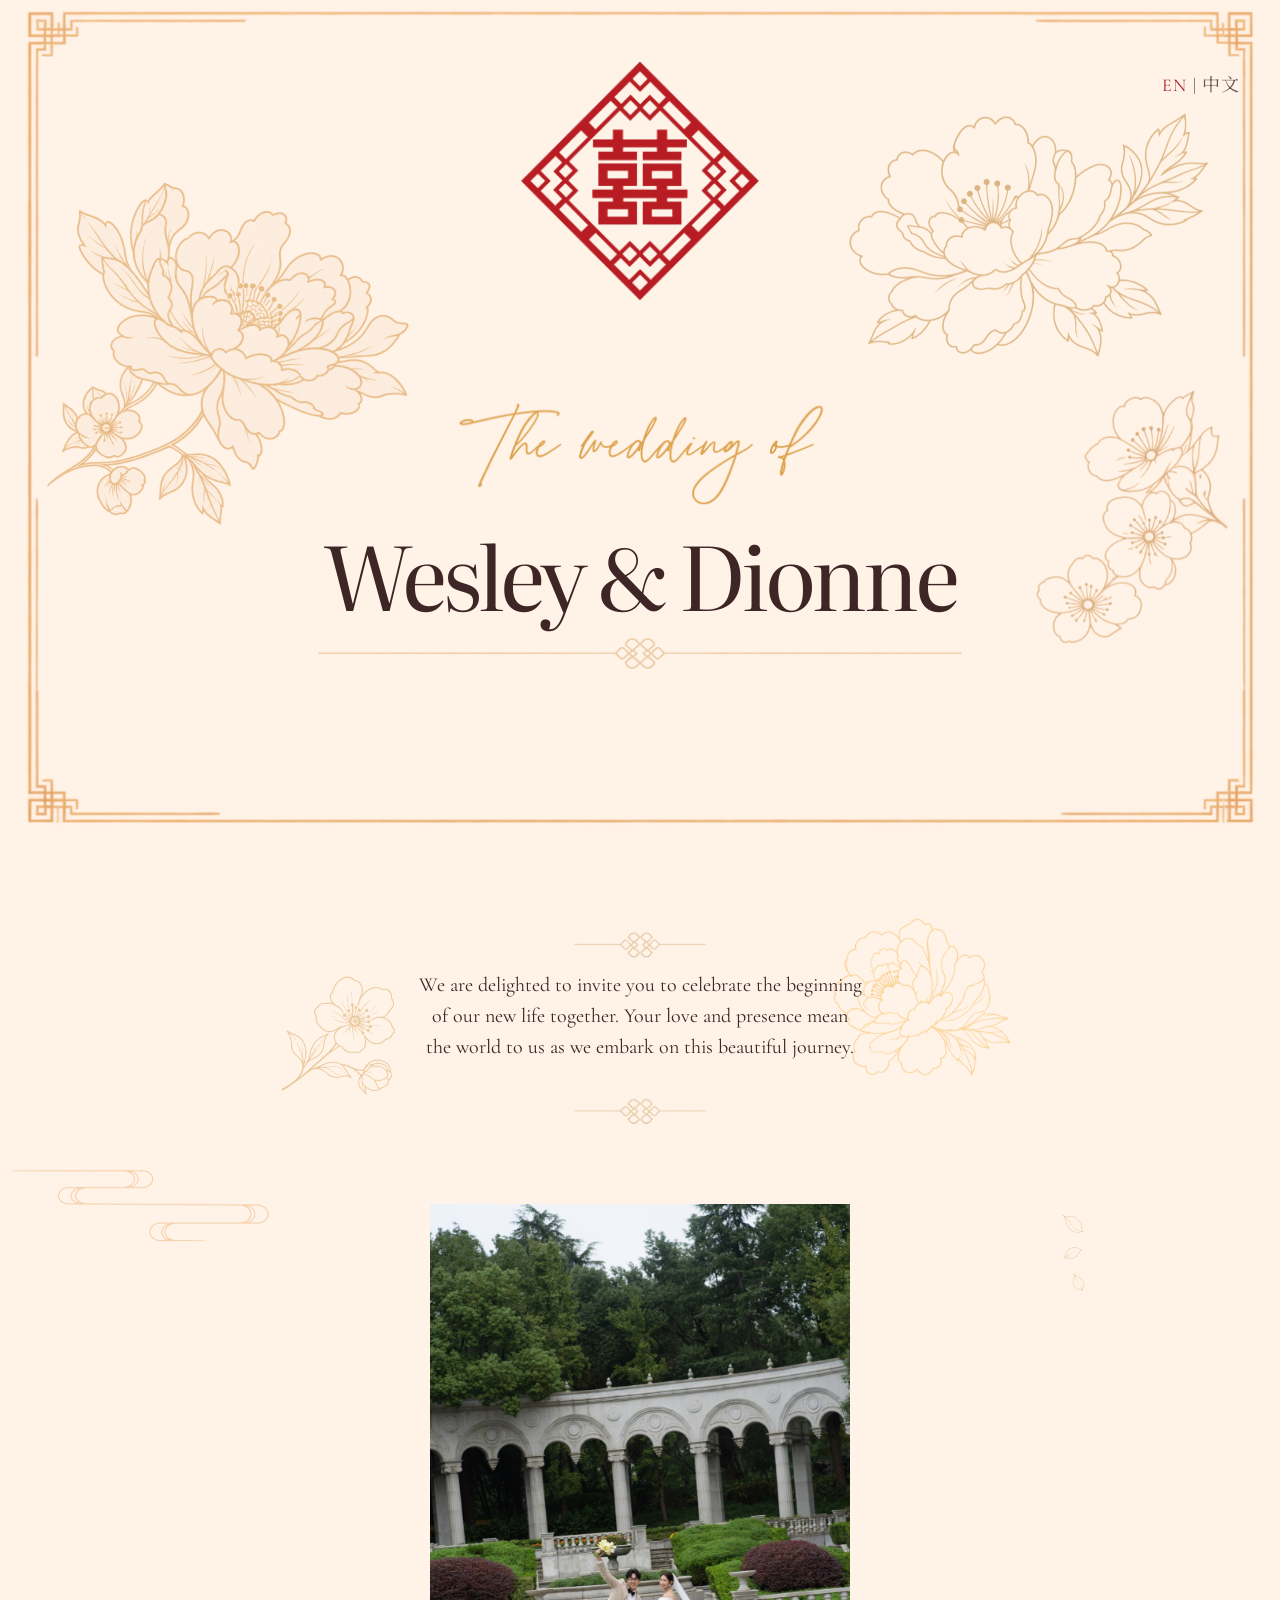
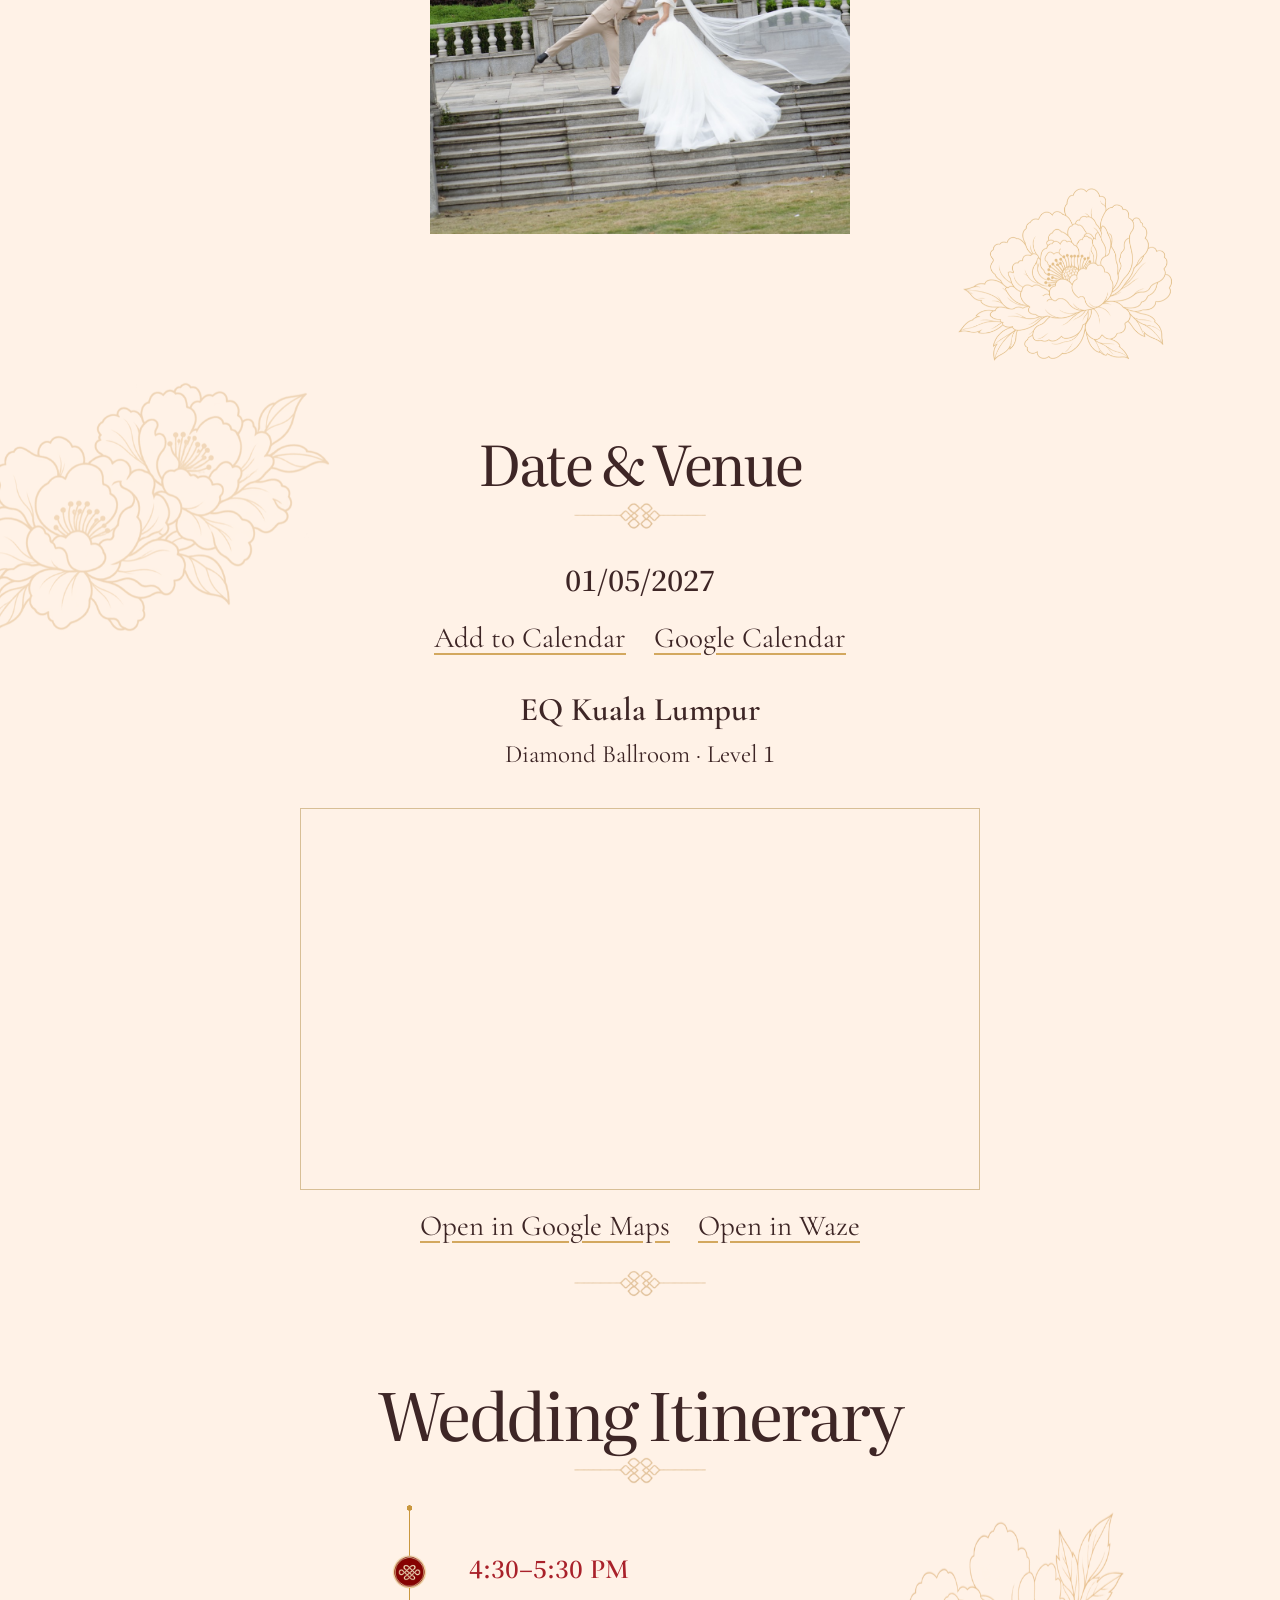
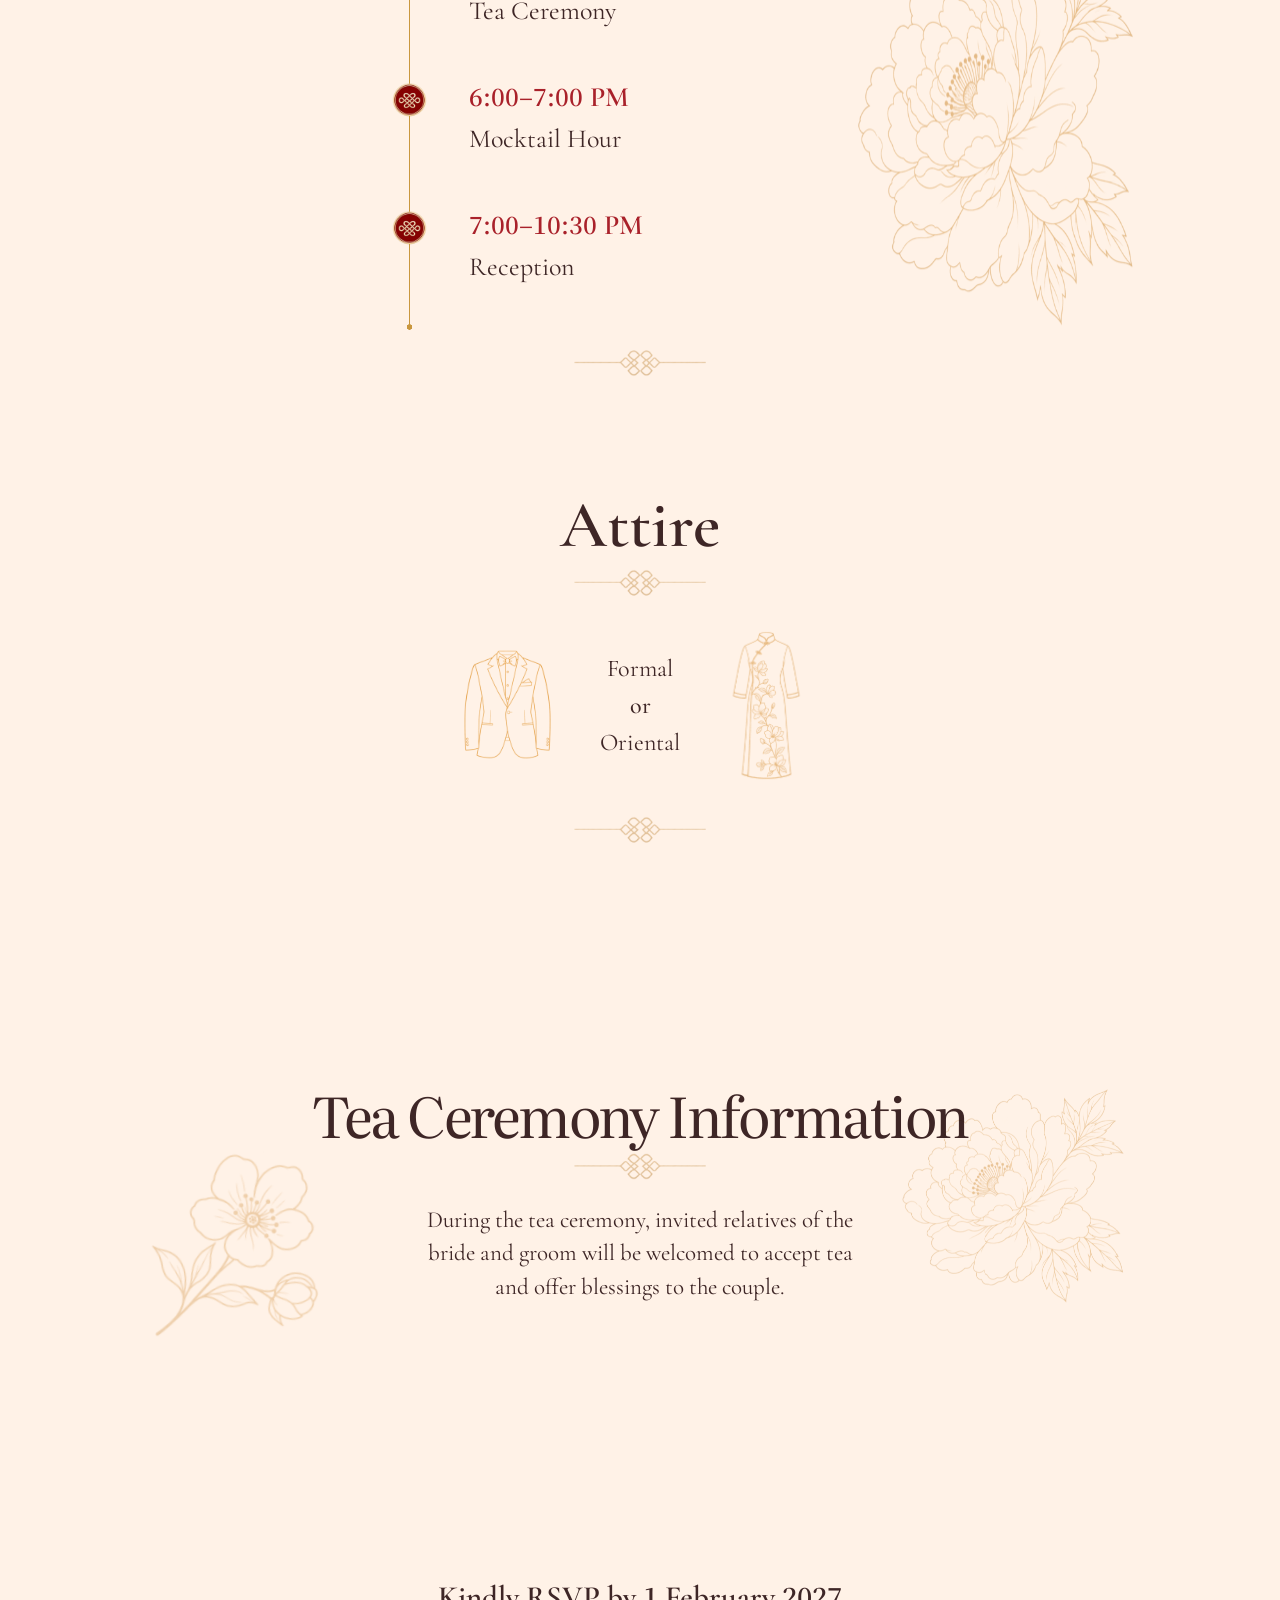
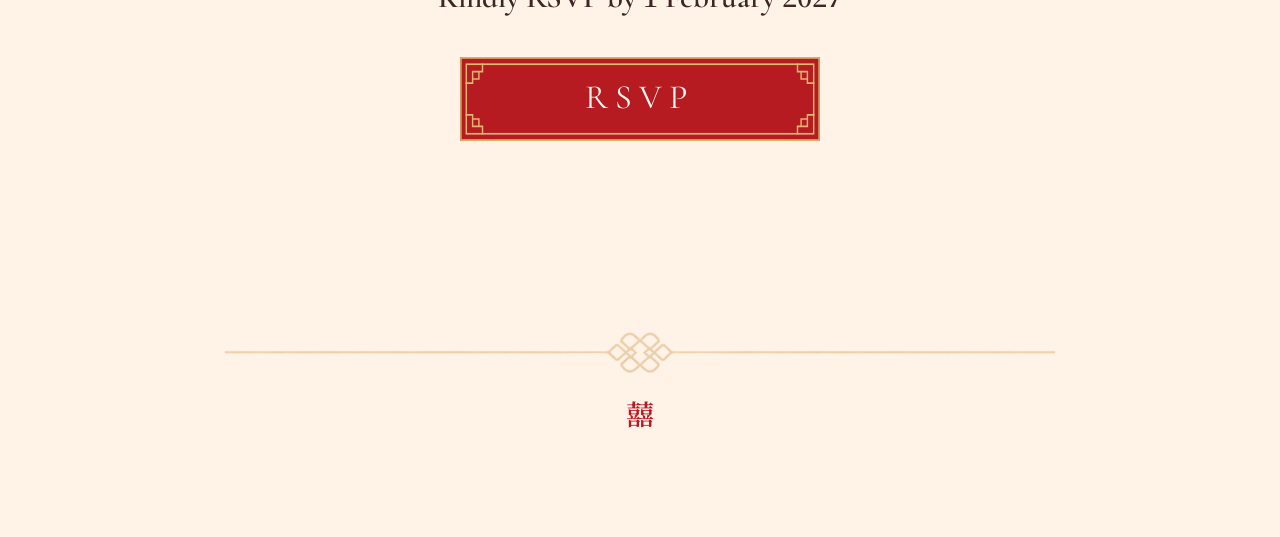
==== commit ffd2d82e: "Refine sliding photo carousel layout" ====
--- a/index.html
+++ b/index.html
@@ -92,23 +92,28 @@
         <img class="section-motif photo-petals" src="assets/optimized/motif-petals.png" width="128" height="192" loading="lazy" alt="" />
         <img class="section-motif photo-peony" src="assets/optimized/motif-lower-peony.png" width="512" height="341" loading="lazy" alt="" />
         <div class="carousel" aria-live="off">
-          <div class="carousel-slide active" aria-hidden="false">
-            <img class="carousel-photo" src="assets/carousel/photo-2.jpg" width="1600" height="1066" fetchpriority="high" alt="Wesley and Dionne pre-wedding photograph 2" />
-          </div>
-          <div class="carousel-slide portrait" aria-hidden="true">
-            <img class="carousel-photo" src="assets/carousel/photo-1.jpg" width="1066" height="1600" loading="lazy" alt="Wesley and Dionne pre-wedding photograph 1" />
-          </div>
-          <div class="carousel-slide" aria-hidden="true">
-            <img class="carousel-photo" src="assets/carousel/photo-3.jpg" width="1600" height="1066" loading="lazy" alt="Wesley and Dionne pre-wedding photograph 3" />
-          </div>
-          <div class="carousel-slide portrait" aria-hidden="true">
-            <img class="carousel-photo" src="assets/carousel/photo-4.jpg" width="1066" height="1600" loading="lazy" alt="Wesley and Dionne pre-wedding photograph 4" />
-          </div>
-          <div class="carousel-slide" aria-hidden="true">
-            <img class="carousel-photo" src="assets/carousel/photo-5.jpg" width="1600" height="1066" loading="lazy" alt="Wesley and Dionne pre-wedding photograph 5" />
-          </div>
-          <div class="carousel-slide portrait" aria-hidden="true">
-            <img class="carousel-photo" src="assets/carousel/photo-6.jpg" width="1066" height="1600" loading="lazy" alt="Wesley and Dionne pre-wedding photograph 6" />
+          <div class="carousel-track">
+            <div class="carousel-slide active" aria-hidden="false">
+              <img class="carousel-photo" src="assets/carousel/photo-2.jpg" width="1600" height="1066" fetchpriority="high" alt="Wesley and Dionne pre-wedding photograph 2" />
+            </div>
+            <div class="carousel-slide portrait" aria-hidden="true">
+              <img class="carousel-photo" src="assets/carousel/photo-1.jpg" width="1066" height="1600" loading="lazy" alt="Wesley and Dionne pre-wedding photograph 1" />
+            </div>
+            <div class="carousel-slide" aria-hidden="true">
+              <img class="carousel-photo" src="assets/carousel/photo-3.jpg" width="1600" height="1066" loading="lazy" alt="Wesley and Dionne pre-wedding photograph 3" />
+            </div>
+            <div class="carousel-slide portrait" aria-hidden="true">
+              <img class="carousel-photo" src="assets/carousel/photo-4.jpg" width="1066" height="1600" loading="lazy" alt="Wesley and Dionne pre-wedding photograph 4" />
+            </div>
+            <div class="carousel-slide" aria-hidden="true">
+              <img class="carousel-photo" src="assets/carousel/photo-5.jpg" width="1600" height="1066" loading="lazy" alt="Wesley and Dionne pre-wedding photograph 5" />
+            </div>
+            <div class="carousel-slide portrait" aria-hidden="true">
+              <img class="carousel-photo" src="assets/carousel/photo-6.jpg" width="1066" height="1600" loading="lazy" alt="Wesley and Dionne pre-wedding photograph 6" />
+            </div>
+            <div class="carousel-slide carousel-slide-clone" aria-hidden="true">
+              <img class="carousel-photo" src="assets/carousel/photo-2.jpg" width="1600" height="1066" loading="lazy" alt="" />
+            </div>
           </div>
         </div>
       </section>
--- a/styles.css
+++ b/styles.css
@@ -320,9 +320,9 @@
 .section-knot { color: var(--gold); font-size: 1.875rem; margin-bottom: 28px; }
 
 .photo-moment {
-  min-height: 590px;
+  min-height: 840px;
   margin-top: -46px;
-  padding: 28px 0 90px;
+  padding: 28px 0 160px;
   display: grid;
   place-items: center;
 }
@@ -337,43 +337,42 @@
 .carousel {
   position: relative;
   width: min(760px, 88vw);
-  aspect-ratio: 16 / 9;
+  height: min(630px, 117vw);
   overflow: hidden;
-  background: rgba(255, 248, 241, .2);
-}
-
-.carousel.portrait {
-  width: min(420px, 72vw);
-  aspect-ratio: 2 / 3;
+  background: transparent;
+}
+
+.carousel-track {
+  display: flex;
+  width: 100%;
+  height: 100%;
+  transform: translate3d(0, 0, 0);
+  transition: transform .9s cubic-bezier(.22, .61, .36, 1);
+  will-change: transform;
 }
 
 .carousel-slide {
-  position: absolute;
-  inset: 0;
+  position: relative;
+  flex: 0 0 100%;
+  min-width: 100%;
+  width: 100%;
+  height: 100%;
   display: grid;
   place-items: center;
-  opacity: 0;
-  transition: opacity 1.4s ease;
   color: var(--ink);
-  background: rgba(239, 207, 195, .18);
   letter-spacing: .12em;
 }
 
-.carousel-slide:nth-child(2),
-.carousel-slide:nth-child(3) { background: rgba(239, 207, 195, .18); }
-.carousel-slide.active { opacity: 1; }
-
 .carousel-photo {
   display: block;
-  width: 100%;
-  height: 100%;
-  object-fit: cover;
+  width: min(760px, 88vw);
+  height: auto;
   object-position: center;
+  background: rgba(255, 248, 241, .2);
 }
 
 .carousel-slide.portrait .carousel-photo {
-  object-fit: contain;
-  background: rgba(255, 248, 241, .2);
+  width: min(420px, 72vw);
 }
 
 .cloud-image {
@@ -842,10 +841,11 @@
   .calendar-actions a { font-size: 1.3125rem; }
   .photo-cloud-right { width: 185px; right: -90px; }
   .photo-moment .carousel { transform: translateY(30px); }
-  .photo-moment { min-height: 400px; padding-block: 35px 70px; }
-  .carousel.portrait { width: min(78vw, 340px); }
+  .photo-moment { min-height: 650px; padding-block: 35px 150px; }
   .photo-moment { margin-top: -26px; padding-top: 22px; }
   .carousel { width: 100vw; }
+  .carousel-photo { width: 100vw; }
+  .carousel-slide.portrait .carousel-photo { width: min(78vw, 340px); }
   .cloud-before { left: -110px; }
   .cloud-after { right: -115px; }
   .itinerary-peony { right: -38%; top: 225px; width: 275px; opacity: .46; }
@@ -889,5 +889,5 @@
 
 @media (prefers-reduced-motion: reduce) {
   html { scroll-behavior: auto; }
-  .carousel-slide { transition: none; }
-}
+  .carousel-track { transition: none; }
+}
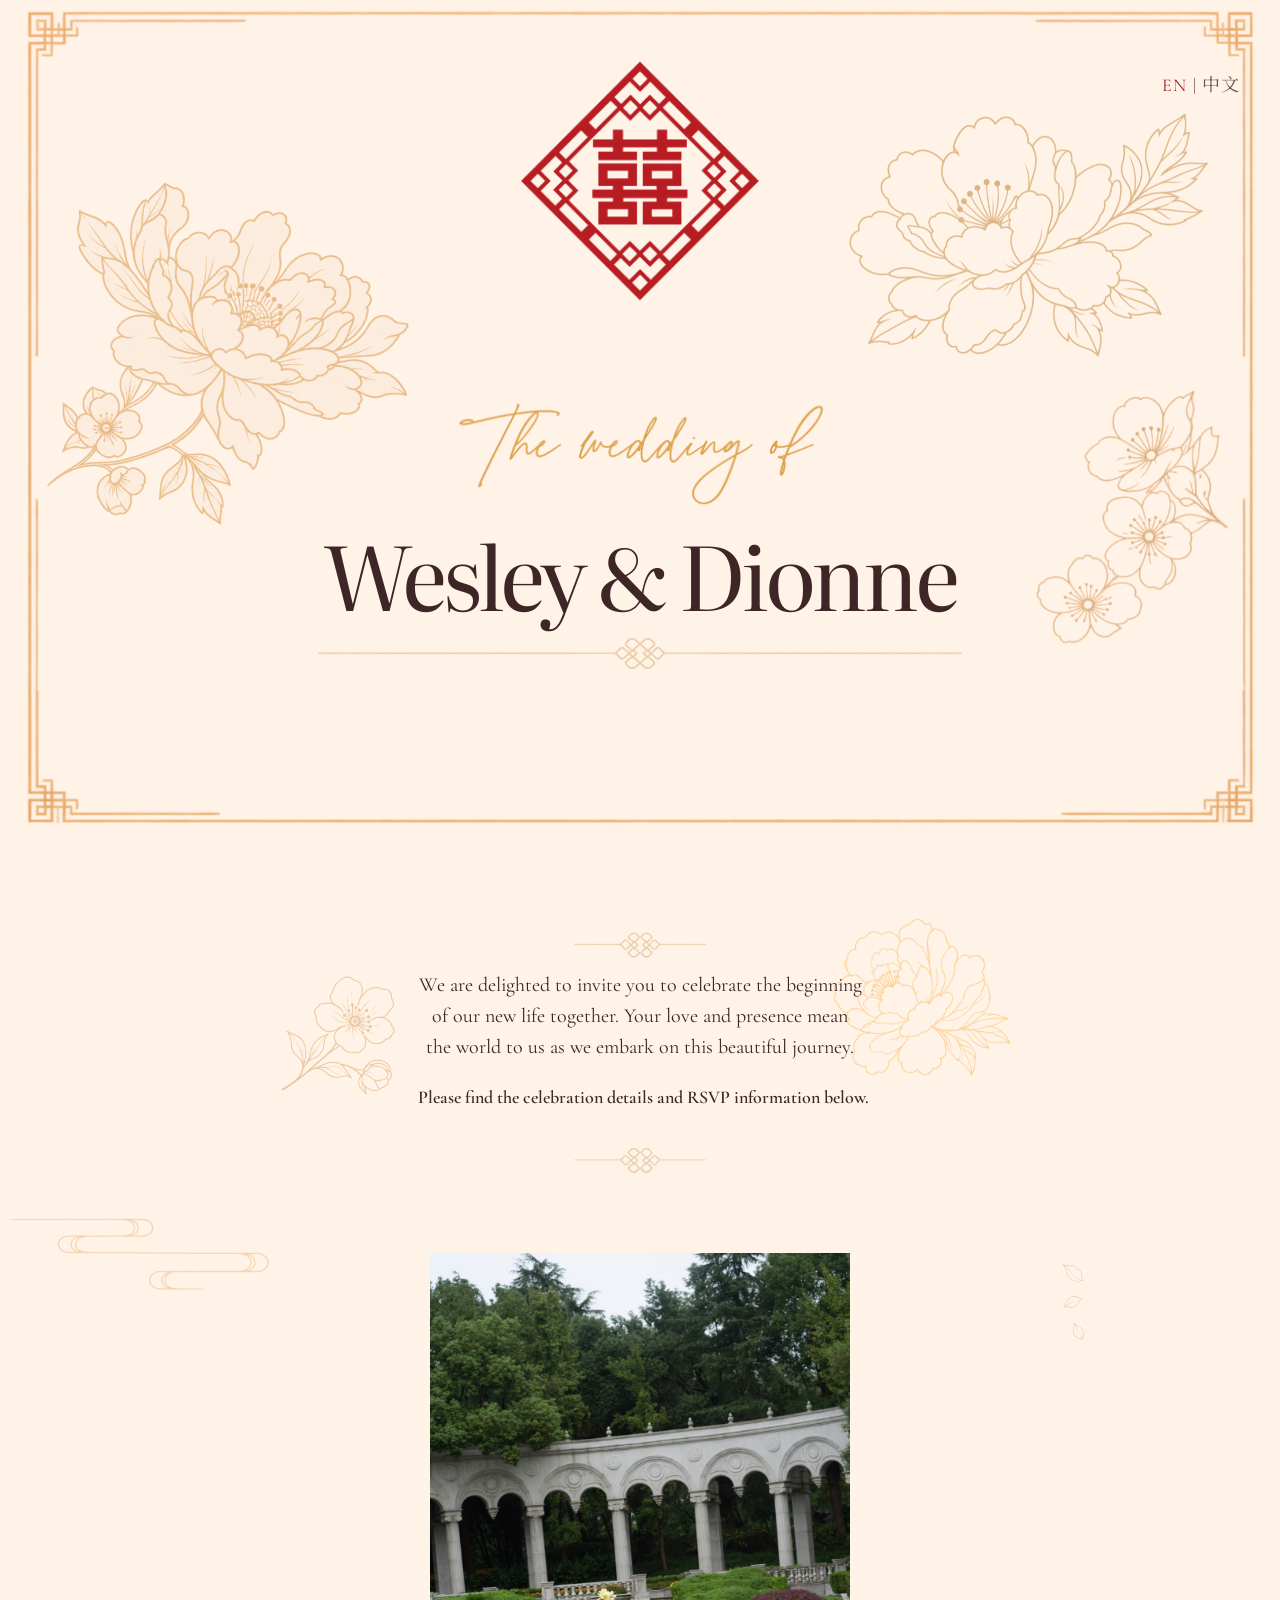
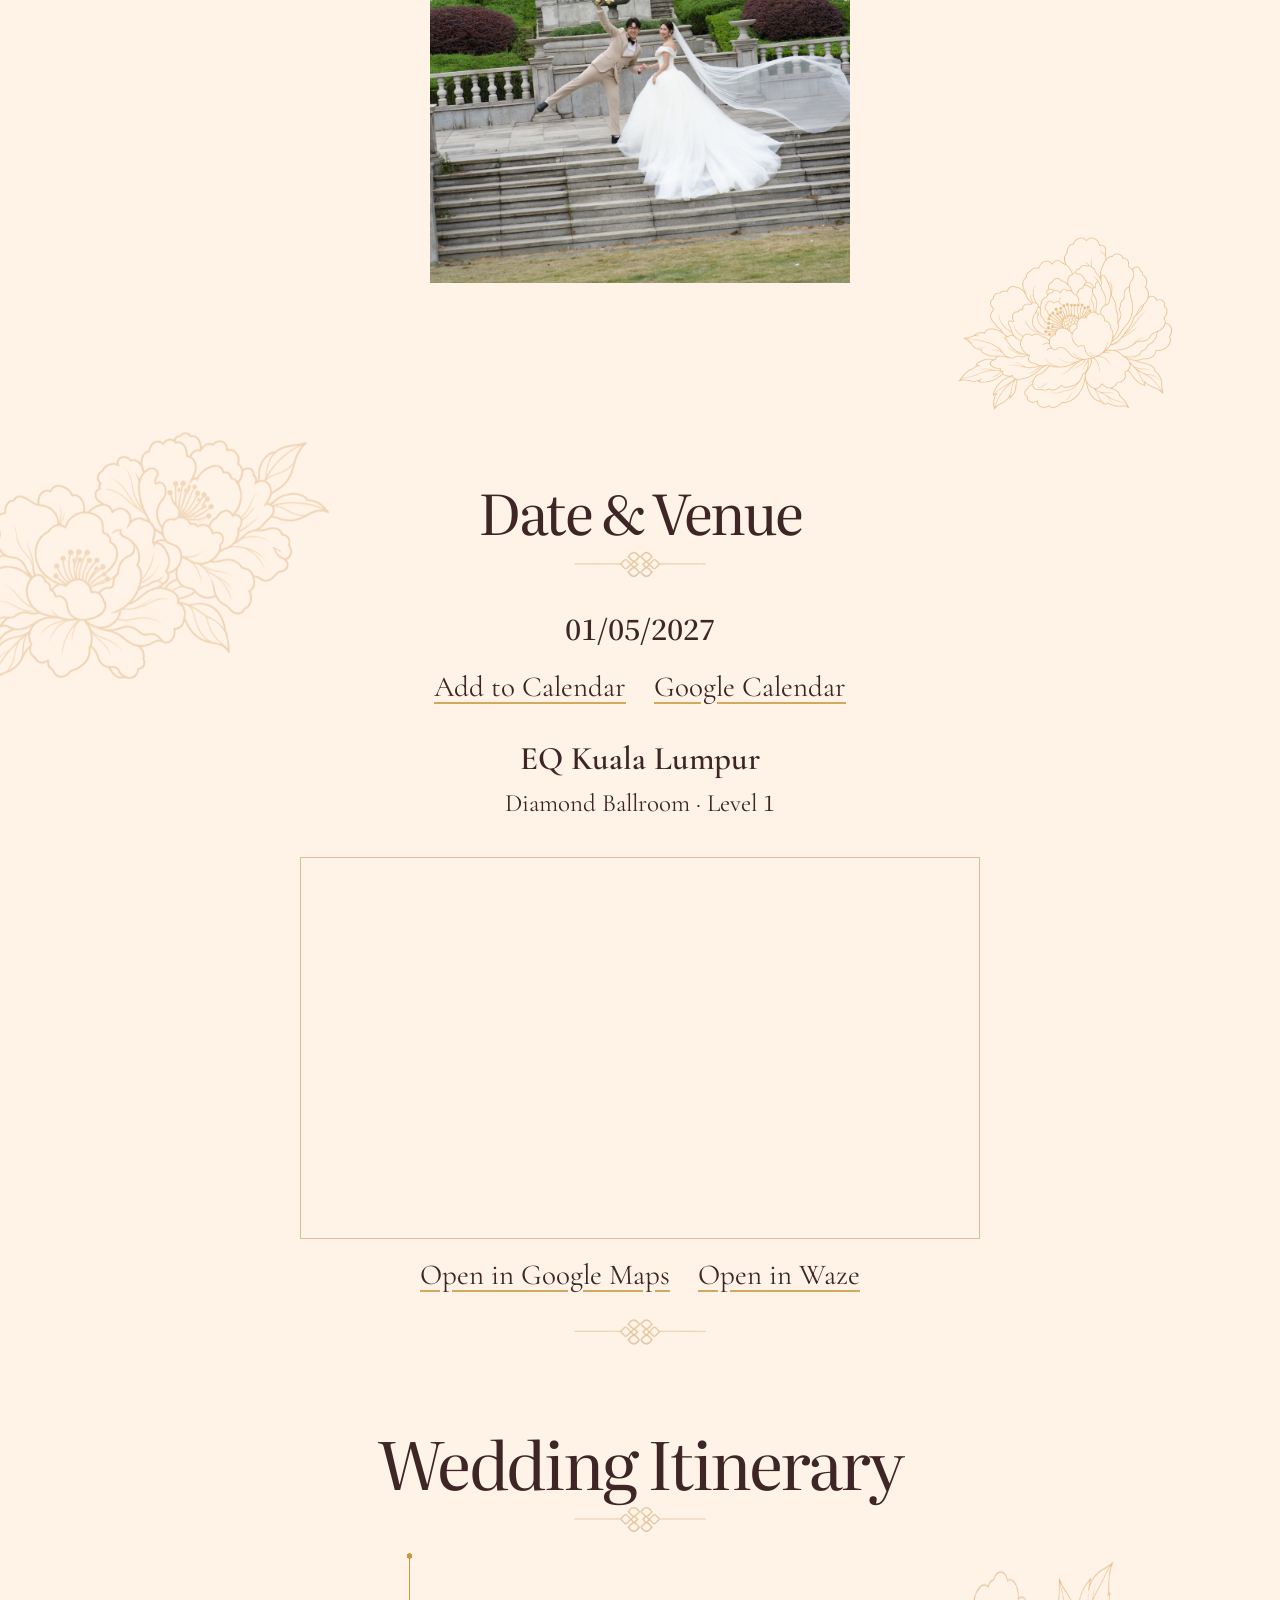
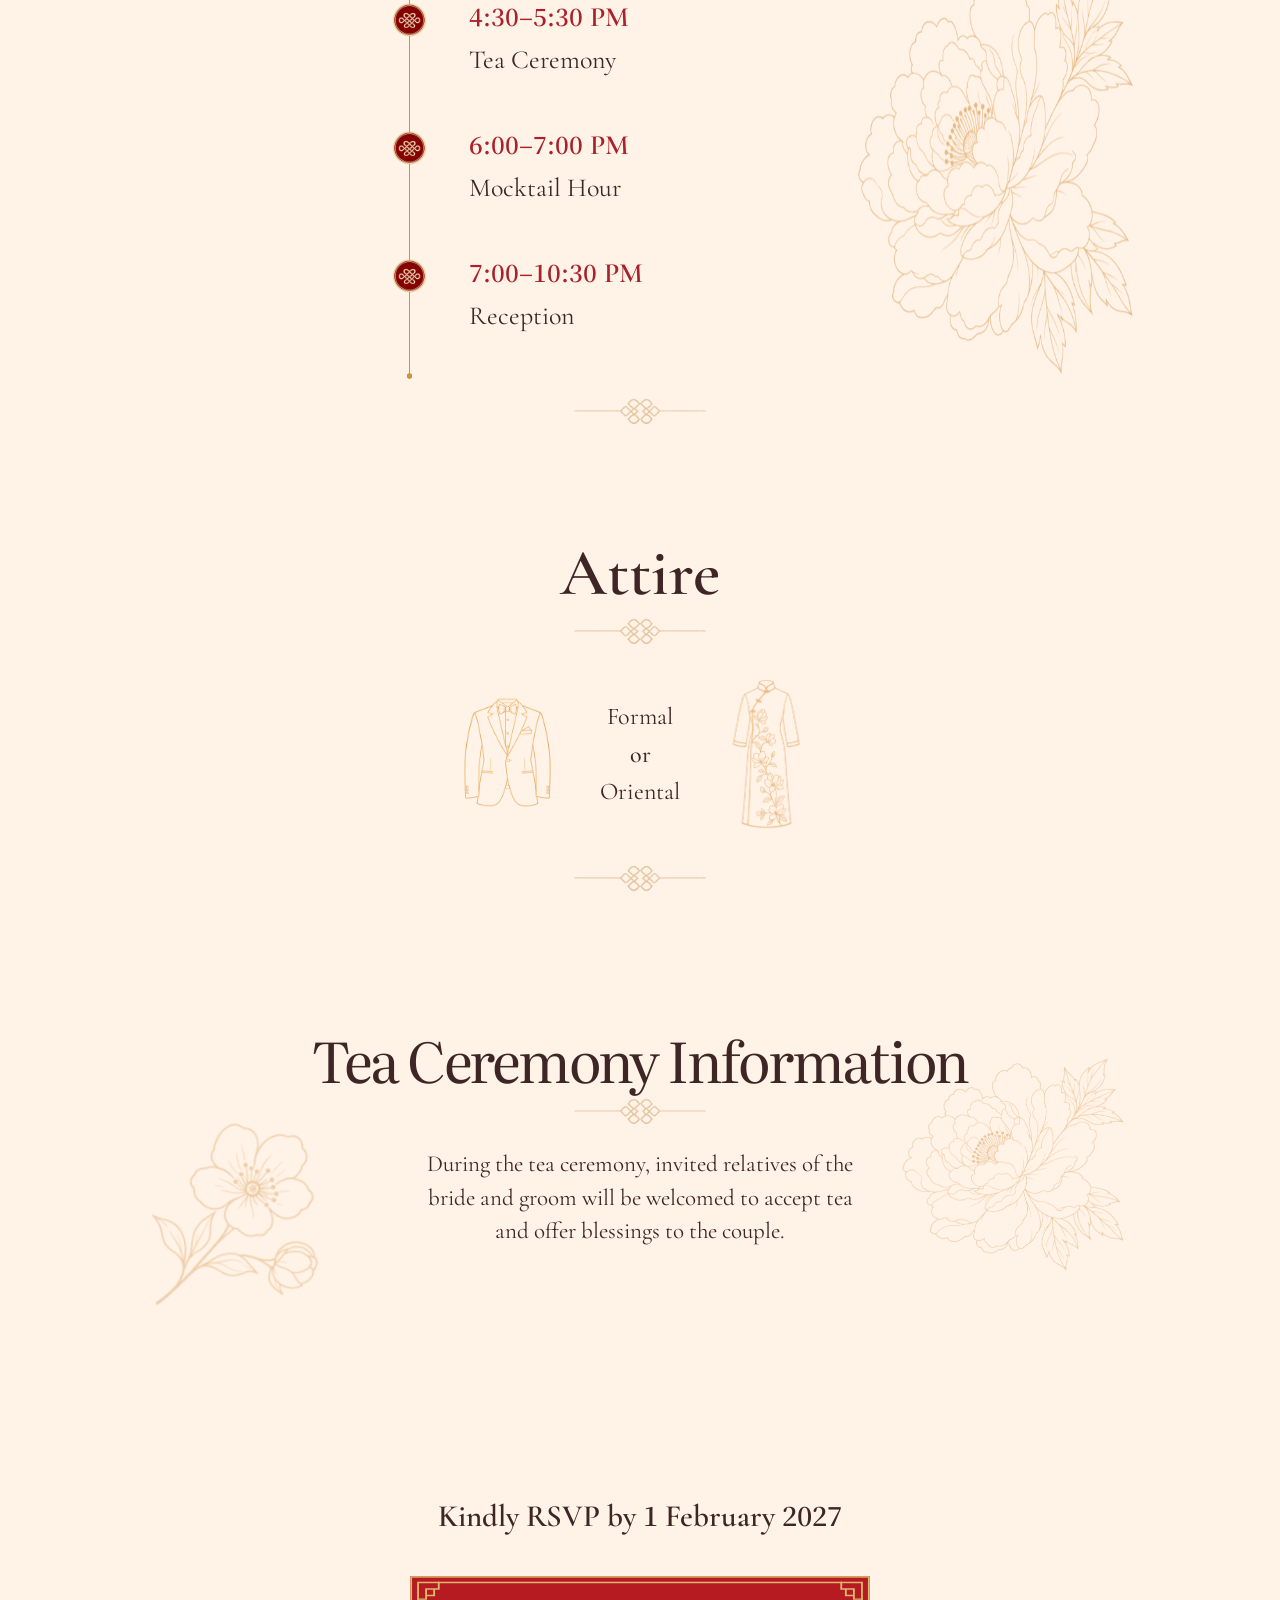
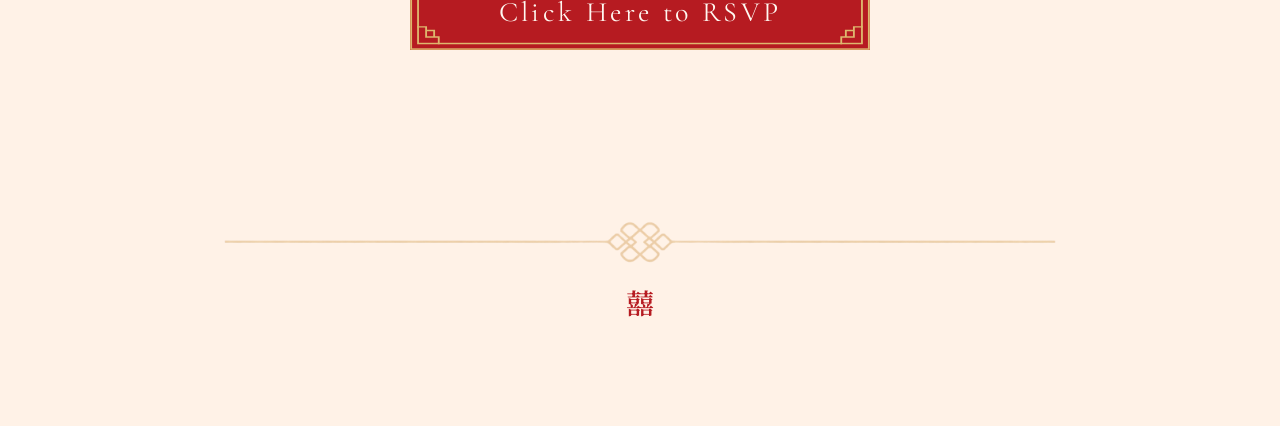
==== commit 04af6af4: "Refine welcome and RSVP presentation" ====
--- a/index.html
+++ b/index.html
@@ -80,10 +80,13 @@
           alt=""
         />
         <h2 id="welcome-title" class="sr-only" data-i18n="welcomeTitle">Welcome</h2>
-        <p data-i18n="welcomeCopy">
-          We are delighted to invite you to celebrate the beginning of our new
-          life together. Your love and presence mean the world to us as we
-          embark on this beautiful journey.
+        <p>
+          <span data-i18n="welcomeCopy">
+            We are delighted to invite you to celebrate the beginning of our new
+            life together. Your love and presence mean the world to us as we
+            embark on this beautiful journey.
+          </span>
+          <strong data-i18n="welcomeClosing">Please find the celebration details and RSVP information below.</strong>
         </p>
       </section>
 
@@ -231,7 +234,7 @@
         <p class="rsvp-deadline" data-i18n="rsvpDeadline">
           Kindly RSVP by 1 February 2027
         </p>
-        <a class="rsvp-button" href="rsvp.html">RSVP</a>
+        <a class="rsvp-button" data-i18n="rsvpButton" href="rsvp.html">Click Here to RSVP</a>
       </section>
     </main>
 
--- a/styles.css
+++ b/styles.css
@@ -316,6 +316,13 @@
   margin-right: auto;
   margin-left: auto;
 }
+.welcome > p strong {
+  display: block;
+  margin-top: 1.15em;
+  font-weight: 600;
+  font-size: clamp(.72rem, 3vw, 1.125rem);
+  white-space: nowrap;
+}
 
 .section-knot { color: var(--gold); font-size: 1.875rem; margin-bottom: 28px; }
 
@@ -585,7 +592,7 @@
 .venue-bottom-knot { margin: 8px auto 0; }
 .attire-bottom-knot { margin: 12px auto 0; }
 
-.attire { padding: 8px 0 150px; text-align: center; }
+.attire { padding: 8px 0 70px; text-align: center; }
 .attire .section-heading { margin-bottom: 12px; }
 .attire-heading-knot {
   display: block;
@@ -620,7 +627,7 @@
 .tea-info {
   max-width: 980px;
   min-height: 430px;
-  padding: 82px 20px 96px;
+  padding: 58px 20px 68px;
   text-align: center;
 }
 .tea-info .section-heading { margin-bottom: 14px; }
@@ -660,7 +667,7 @@
 .tea-peony { right: -54px; top: 82px; width: 330px; }
 
 .rsvp-section {
-  padding: 140px 20px 190px;
+  padding: 90px 20px 170px;
   text-align: center;
 }
 
@@ -673,8 +680,10 @@
 .rsvp-button {
   position: relative;
   display: inline-block;
-  min-width: min(360px, 88vw);
-  padding: 15px 48px 16px;
+  width: min(460px, 92vw);
+  min-width: 0;
+  box-sizing: border-box;
+  padding: 15px 24px 16px;
   color: #fff8f1;
   background-color: #b61b21;
   background-image: url("assets/rsvp-border.svg");
@@ -684,8 +693,9 @@
   border: 0;
   box-shadow: none;
   text-decoration: none;
-  font-size: 2.125rem;
-  letter-spacing: .22em;
+  font-size: clamp(1.125rem, 4vw, 1.75rem);
+  letter-spacing: .12em;
+  white-space: nowrap;
   transition: background-color .2s ease, transform .2s ease;
 }
 .rsvp-button:hover { background-color: var(--red-dark); transform: translateY(-2px); }
@@ -865,7 +875,8 @@
   .venue-name { font-size: 1.4375rem; }
   .venue-room { font-size: 1.1875rem; }
   .attire-layout p { font-size: 1.1875rem; }
-  .tea-info { min-height: 390px; padding: 64px 14px 76px; }
+  .attire { padding-bottom: 62px; }
+  .tea-info { min-height: 390px; padding: 48px 14px 56px; }
   .tea-info > p { font-size: 1.1875rem; }
   html[lang="zh"] .attire-layout p,
   html[lang="zh"] .tea-info > p { font-size: 1.375rem; line-height: 1.6; }
@@ -874,7 +885,7 @@
   html[lang="zh"] .venue .venue-name { font-size: 1.4375rem; }
   .tea-blossom { left: -72px; top: 150px; width: 155px; opacity: .28; }
   .tea-peony { right: -105px; top: 116px; width: 230px; opacity: .36; }
-  .rsvp-section { padding-top: 115px; padding-bottom: 150px; }
+  .rsvp-section { padding-top: 76px; padding-bottom: 130px; }
 }
 
 @media (max-width: 360px) {
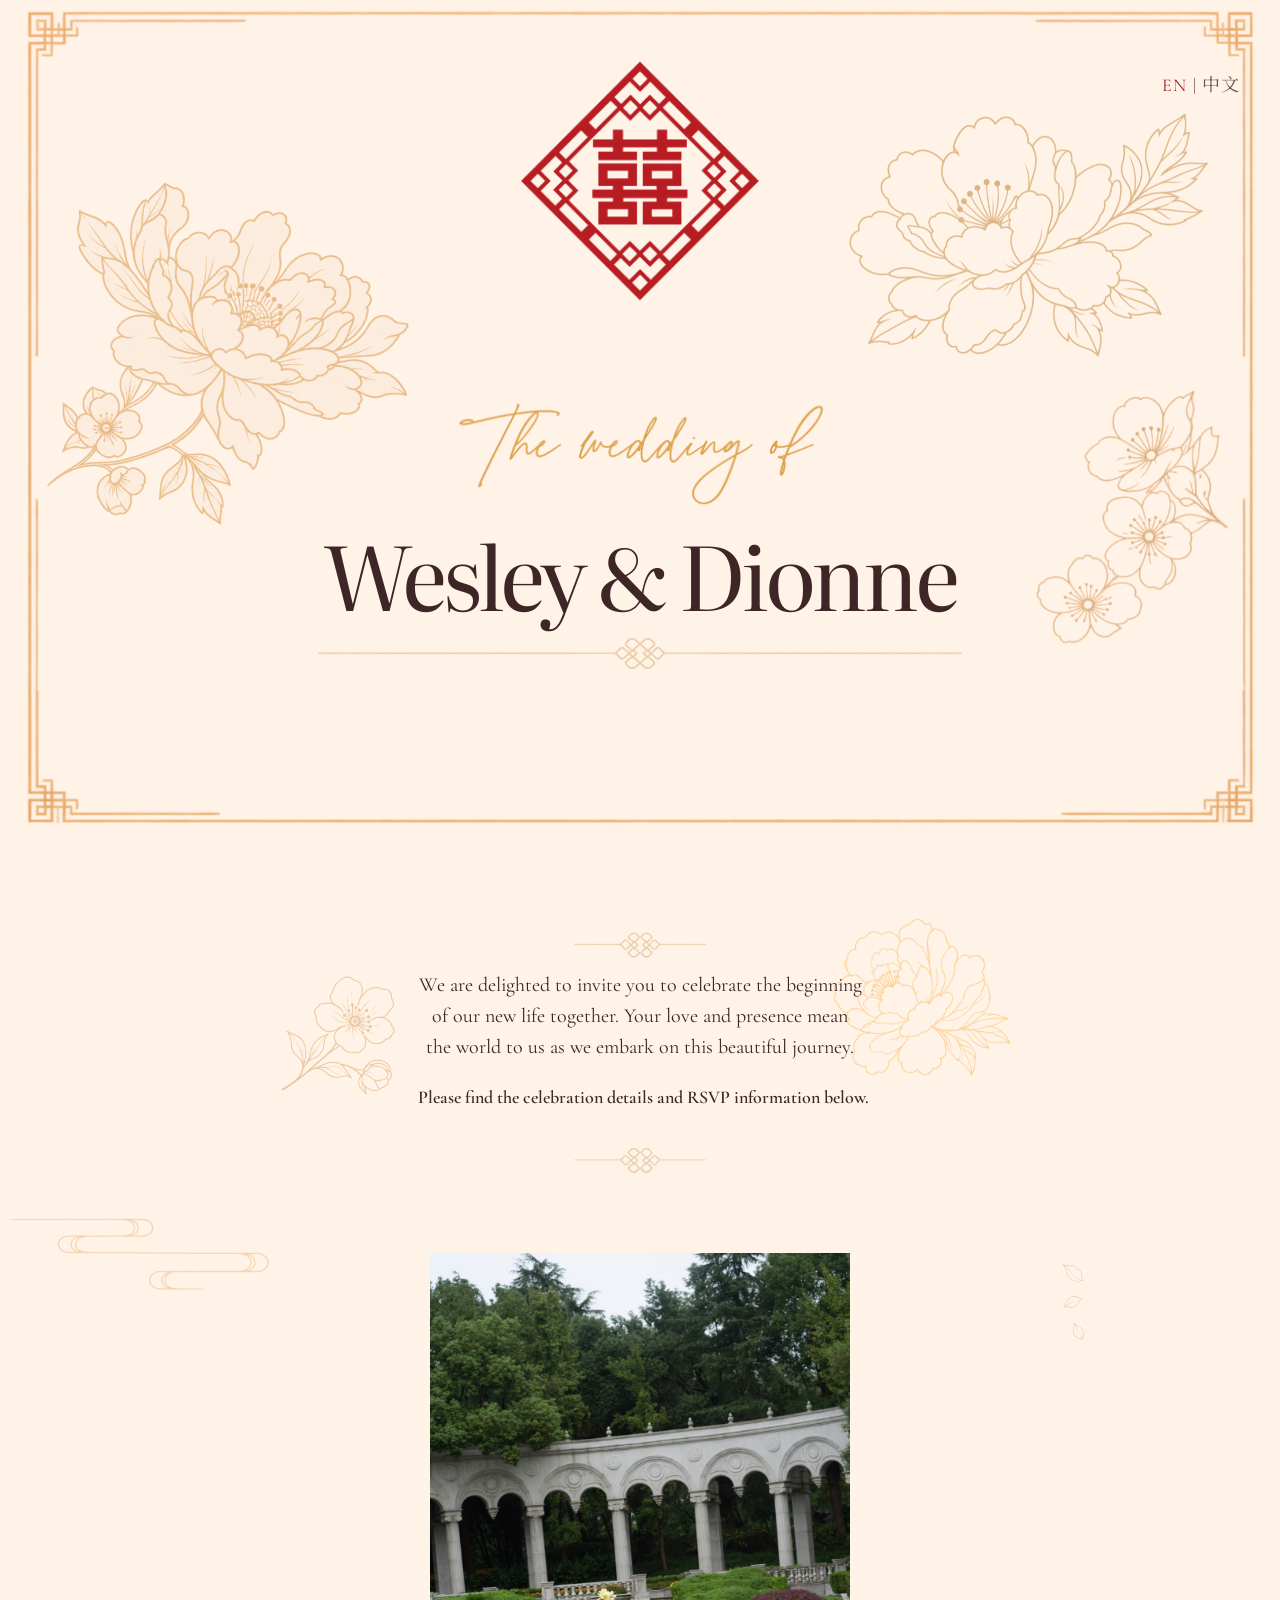
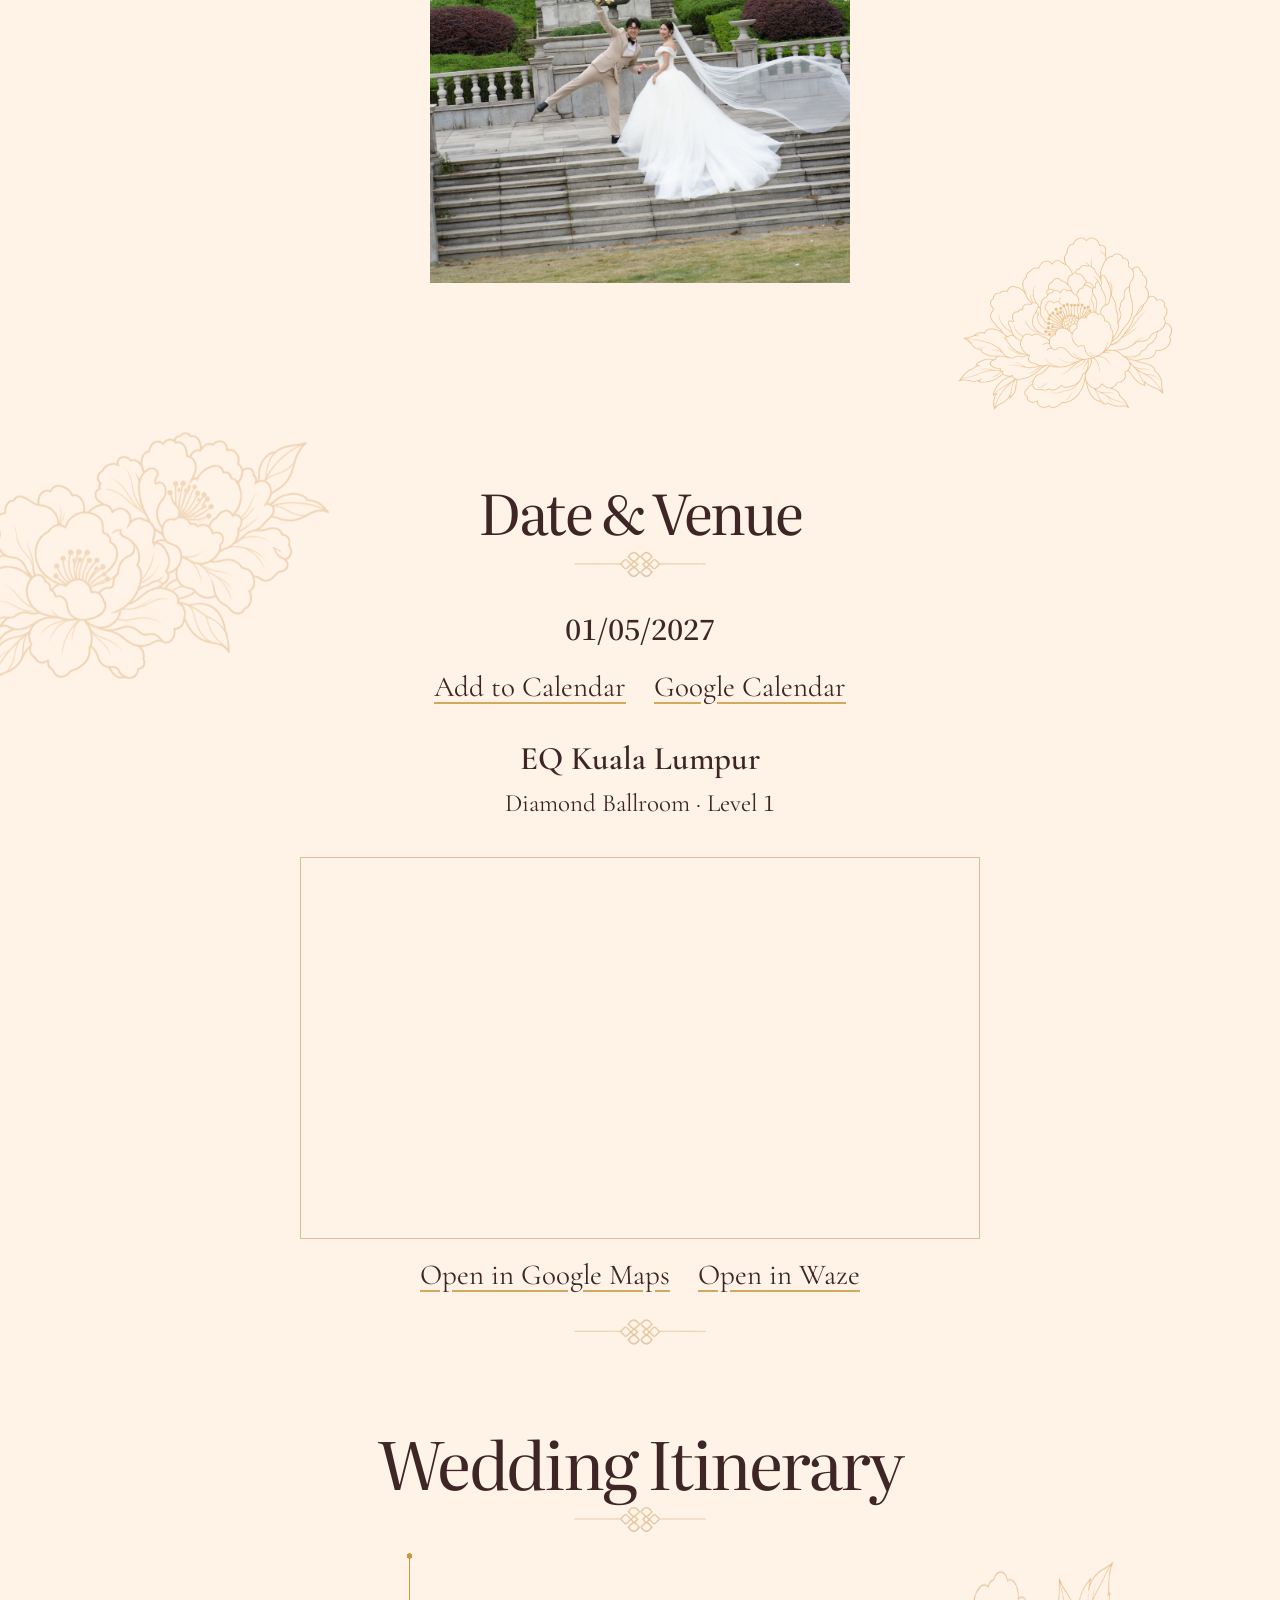
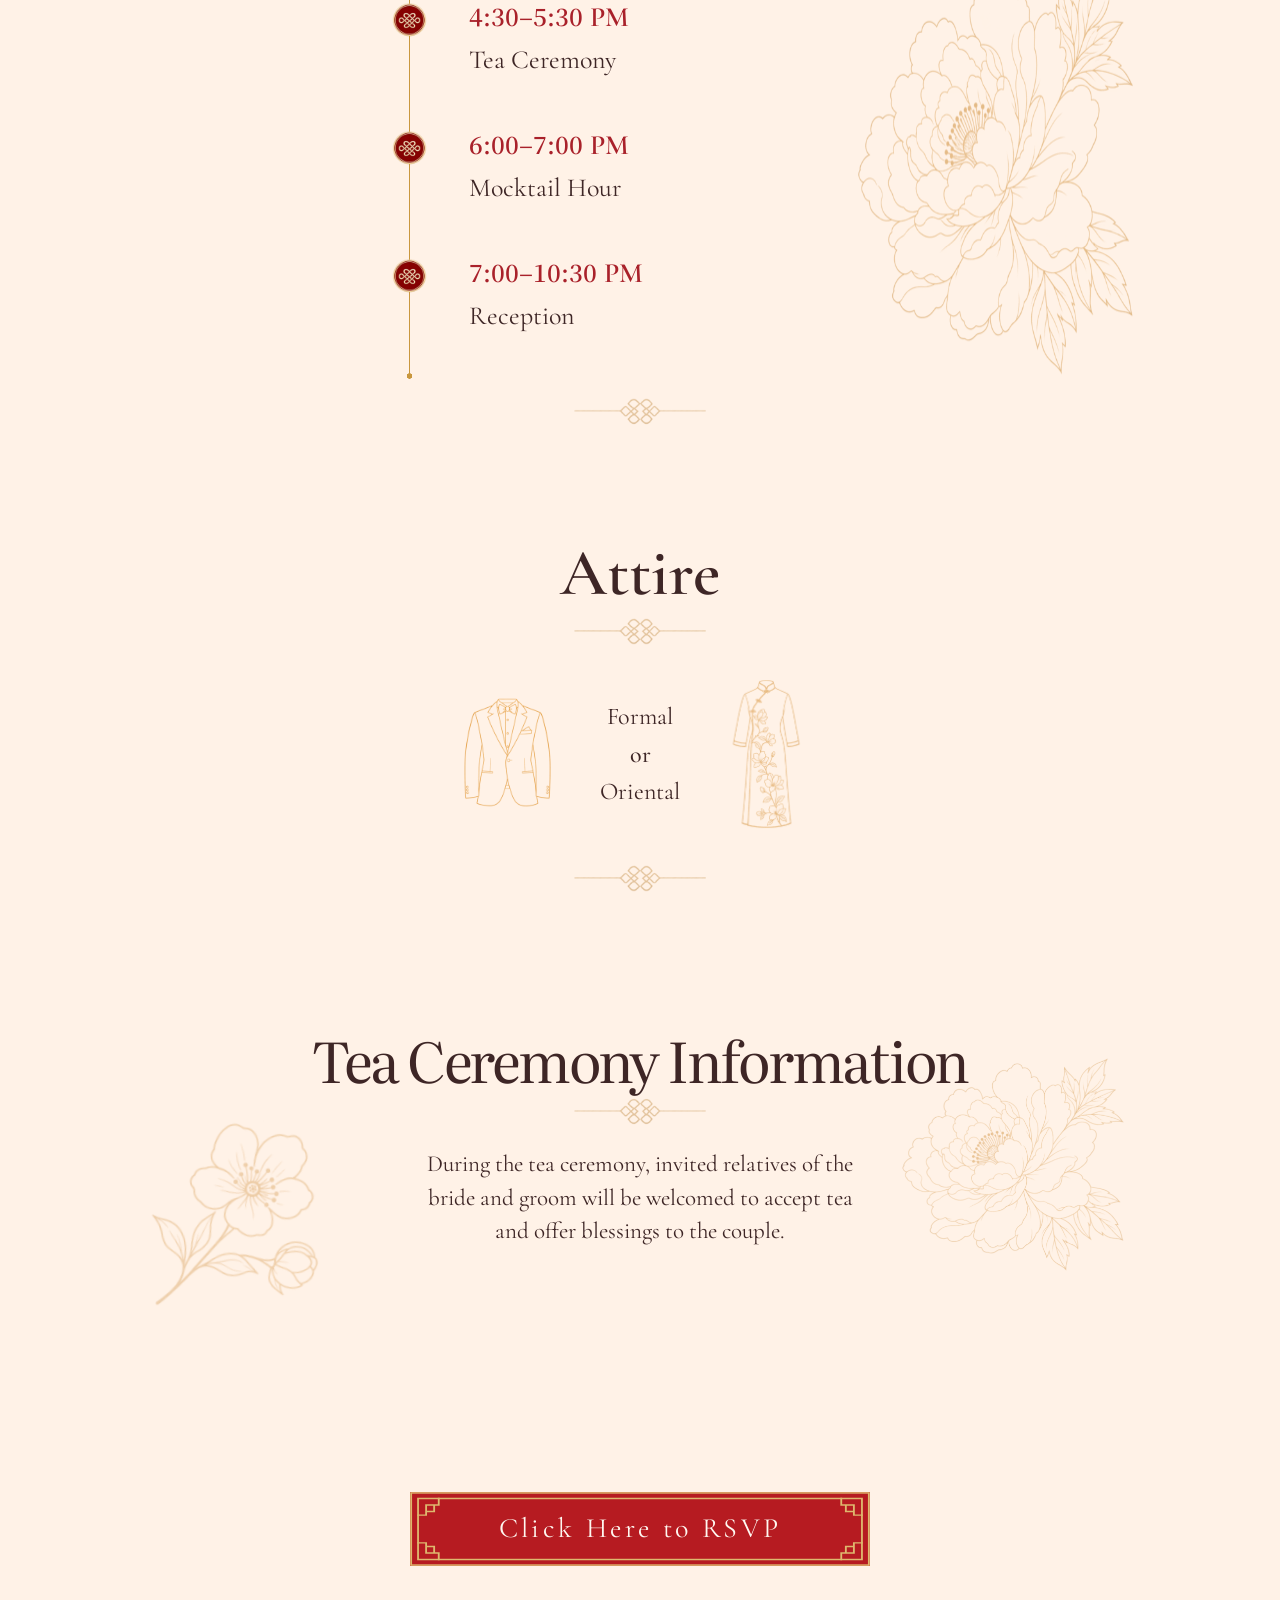
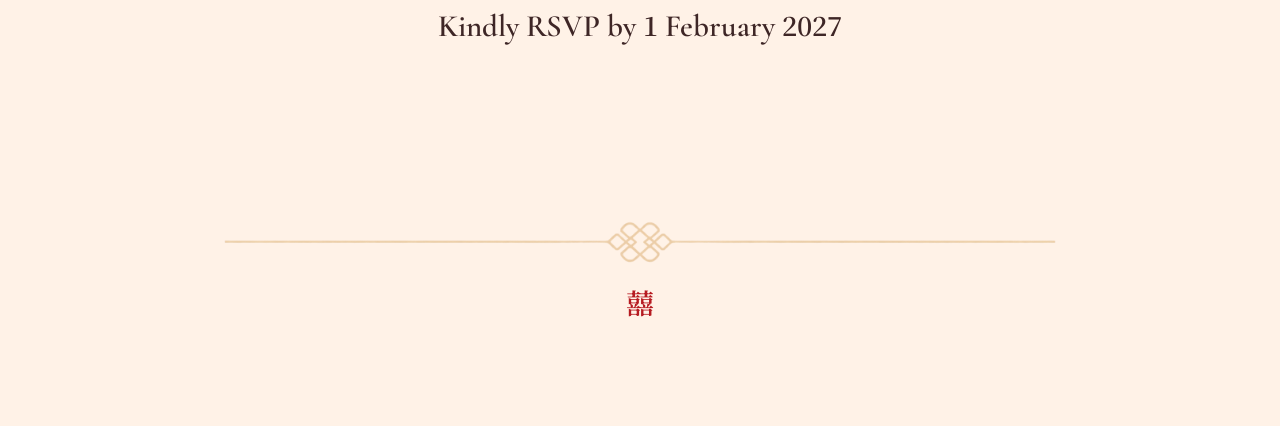
==== commit 300731ce: "Place RSVP button above deadline" ====
--- a/index.html
+++ b/index.html
@@ -231,10 +231,10 @@
 
       <section class="rsvp-section section-shell" aria-labelledby="rsvp-title">
         <h2 id="rsvp-title" class="sr-only">RSVP</h2>
+        <a class="rsvp-button" data-i18n="rsvpButton" href="rsvp.html">Click Here to RSVP</a>
         <p class="rsvp-deadline" data-i18n="rsvpDeadline">
           Kindly RSVP by 1 February 2027
         </p>
-        <a class="rsvp-button" data-i18n="rsvpButton" href="rsvp.html">Click Here to RSVP</a>
       </section>
     </main>
 
--- a/styles.css
+++ b/styles.css
@@ -675,6 +675,11 @@
   margin-bottom: 36px;
   font-size: clamp(1.5rem, 3vw, 1.9375rem);
   font-weight: 600;
+}
+
+.rsvp-button + .rsvp-deadline {
+  margin-top: 36px;
+  margin-bottom: 0;
 }
 
 .rsvp-button {
